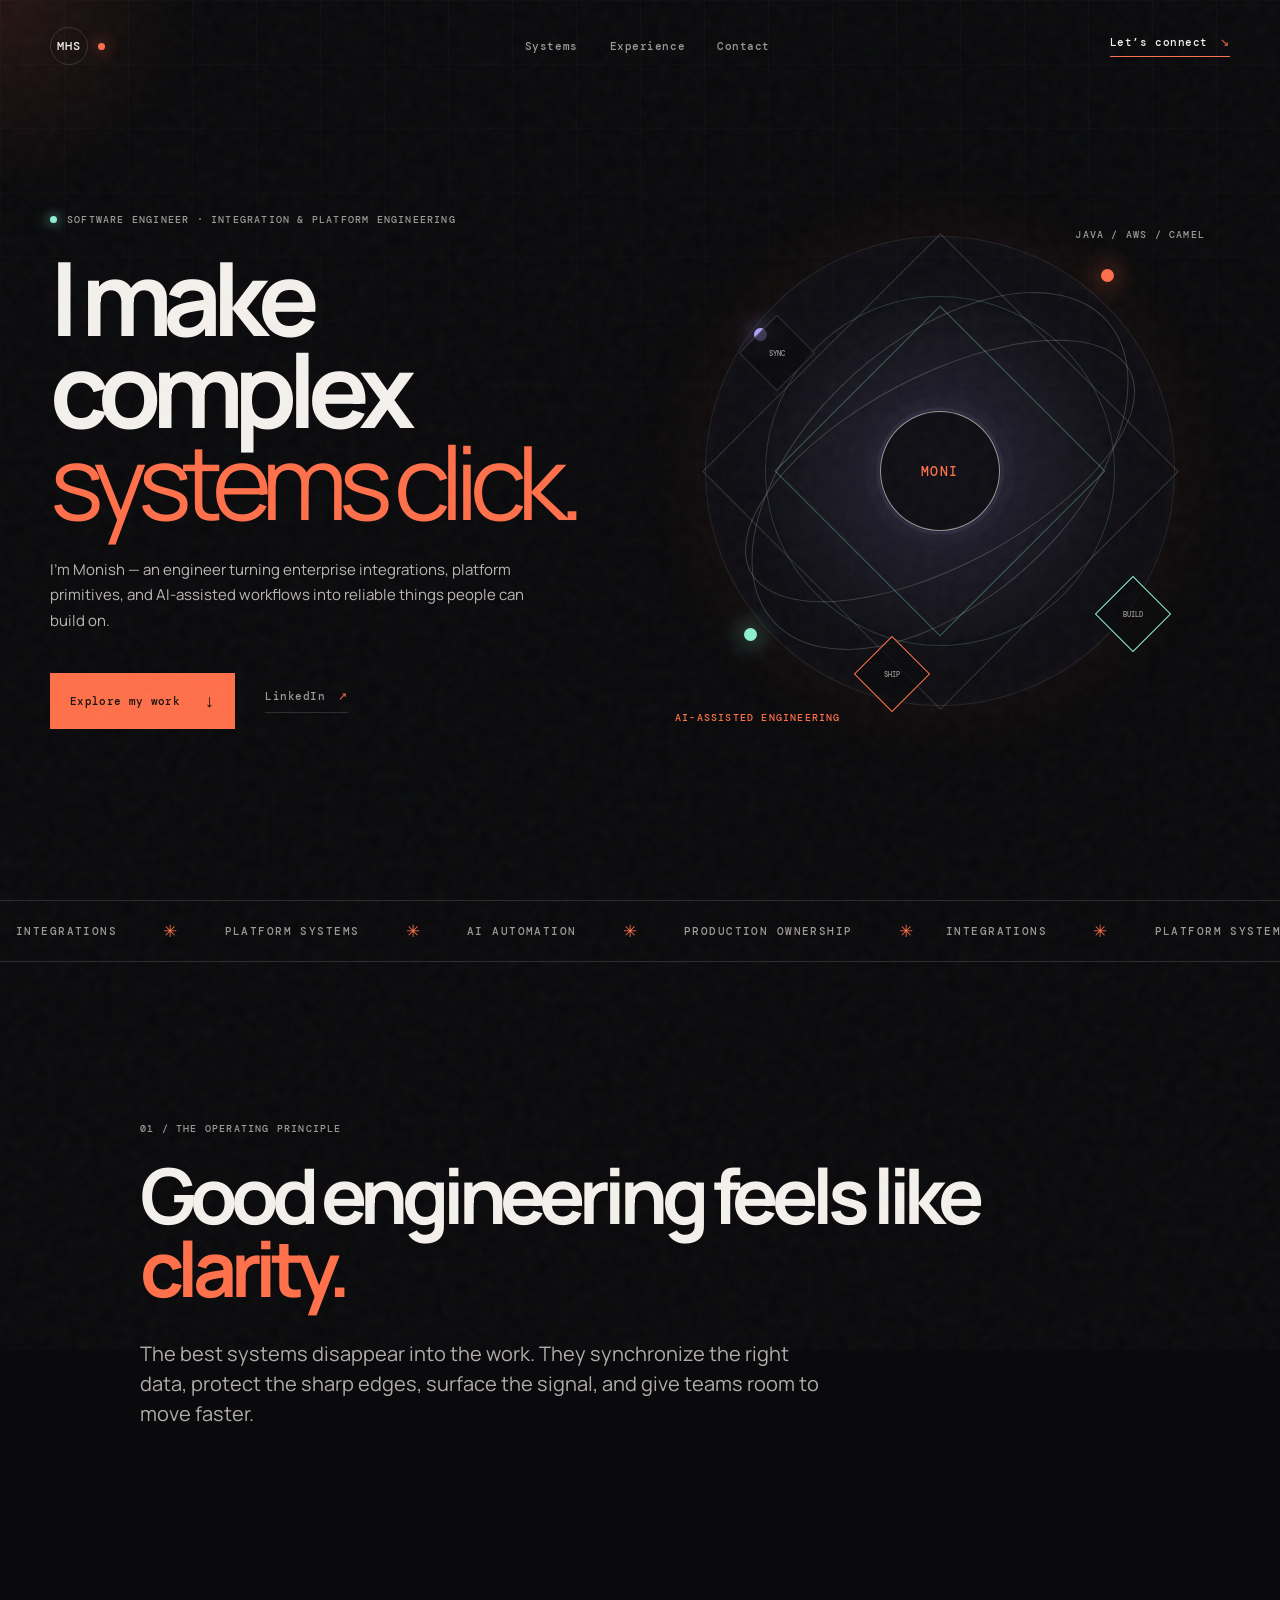
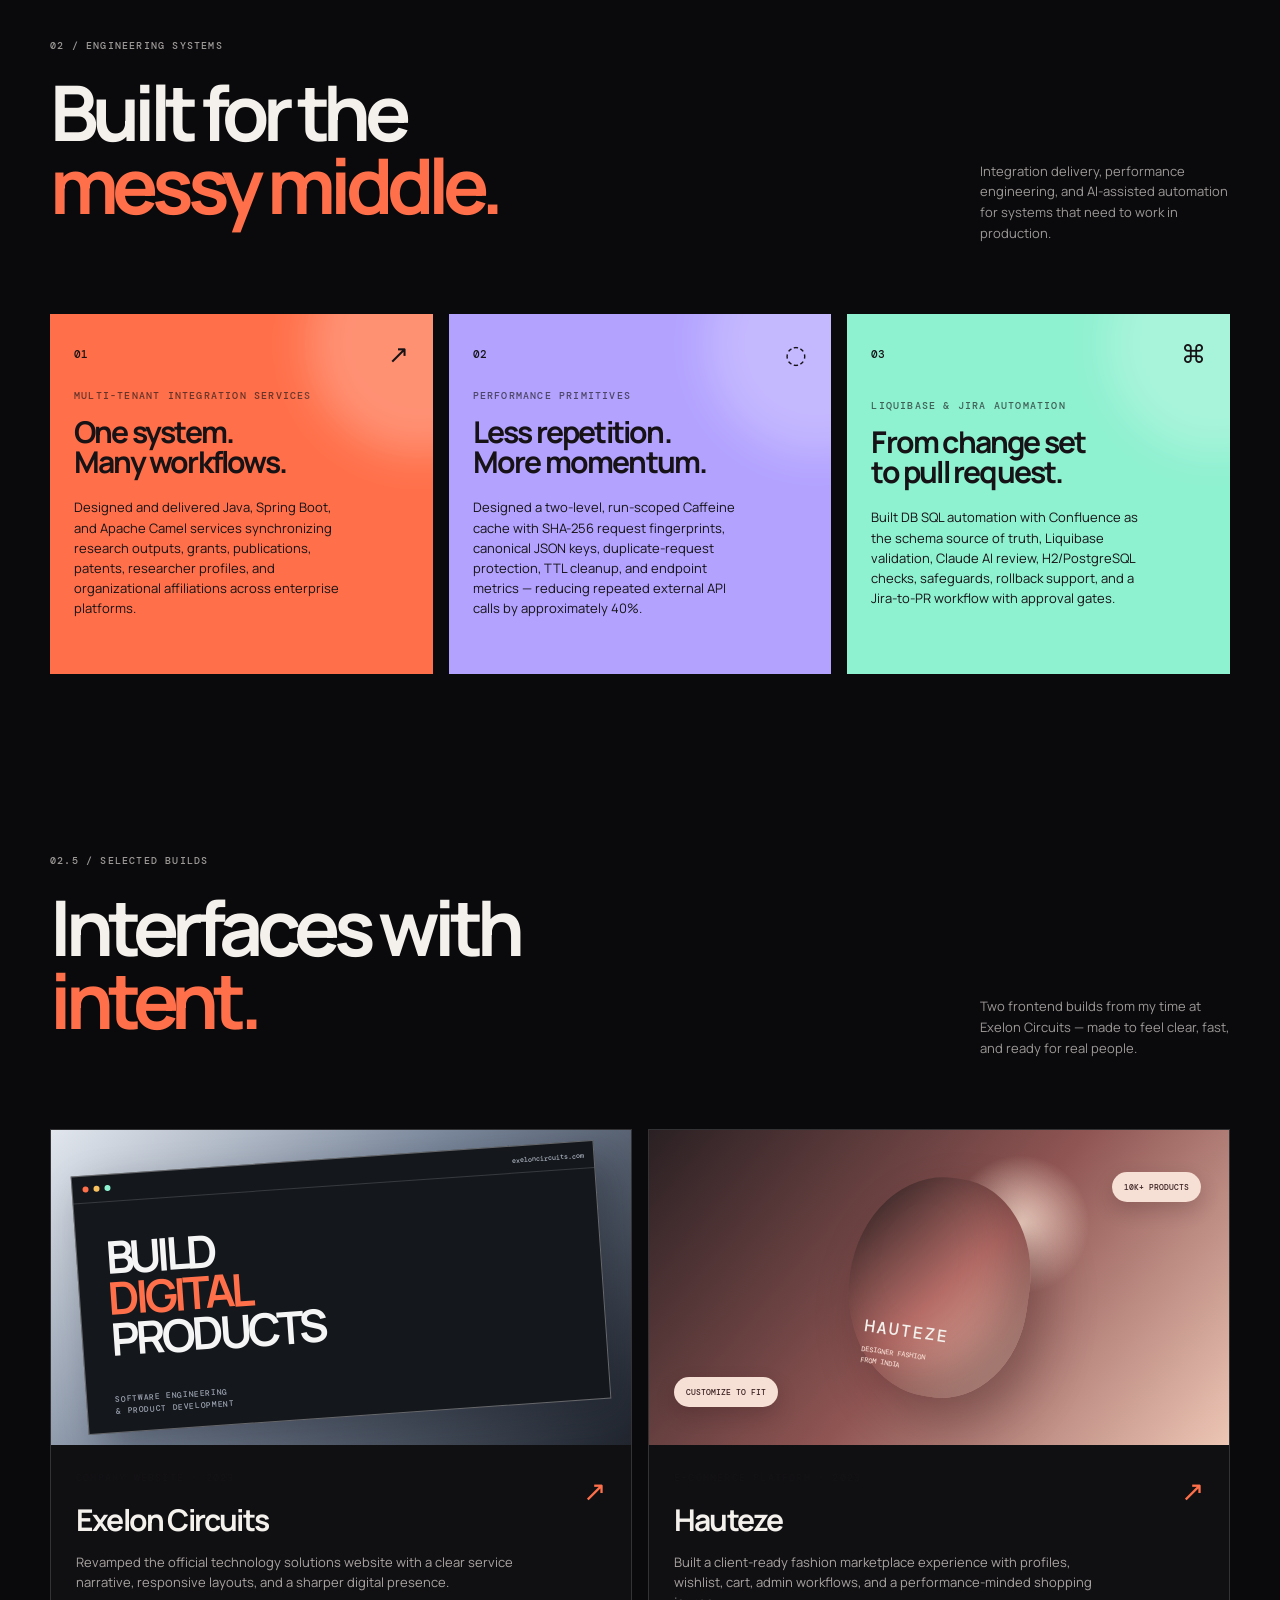
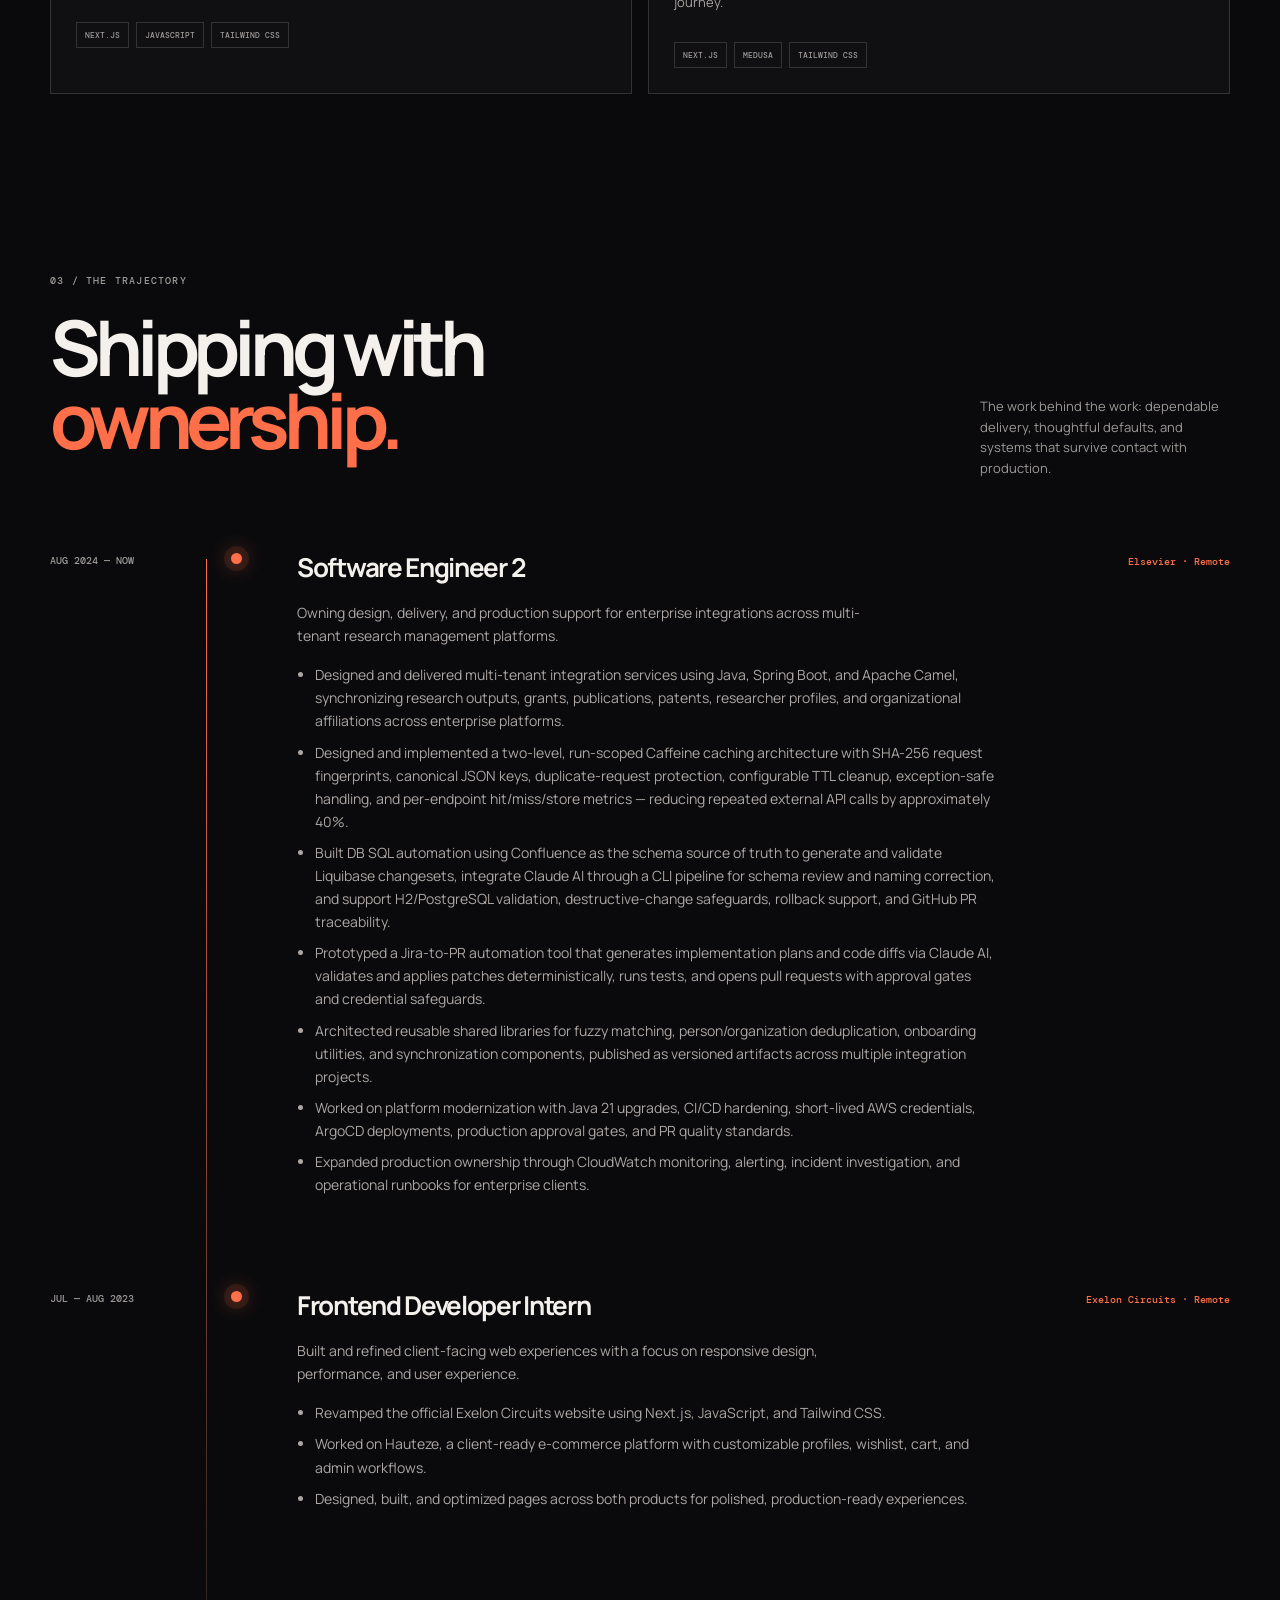
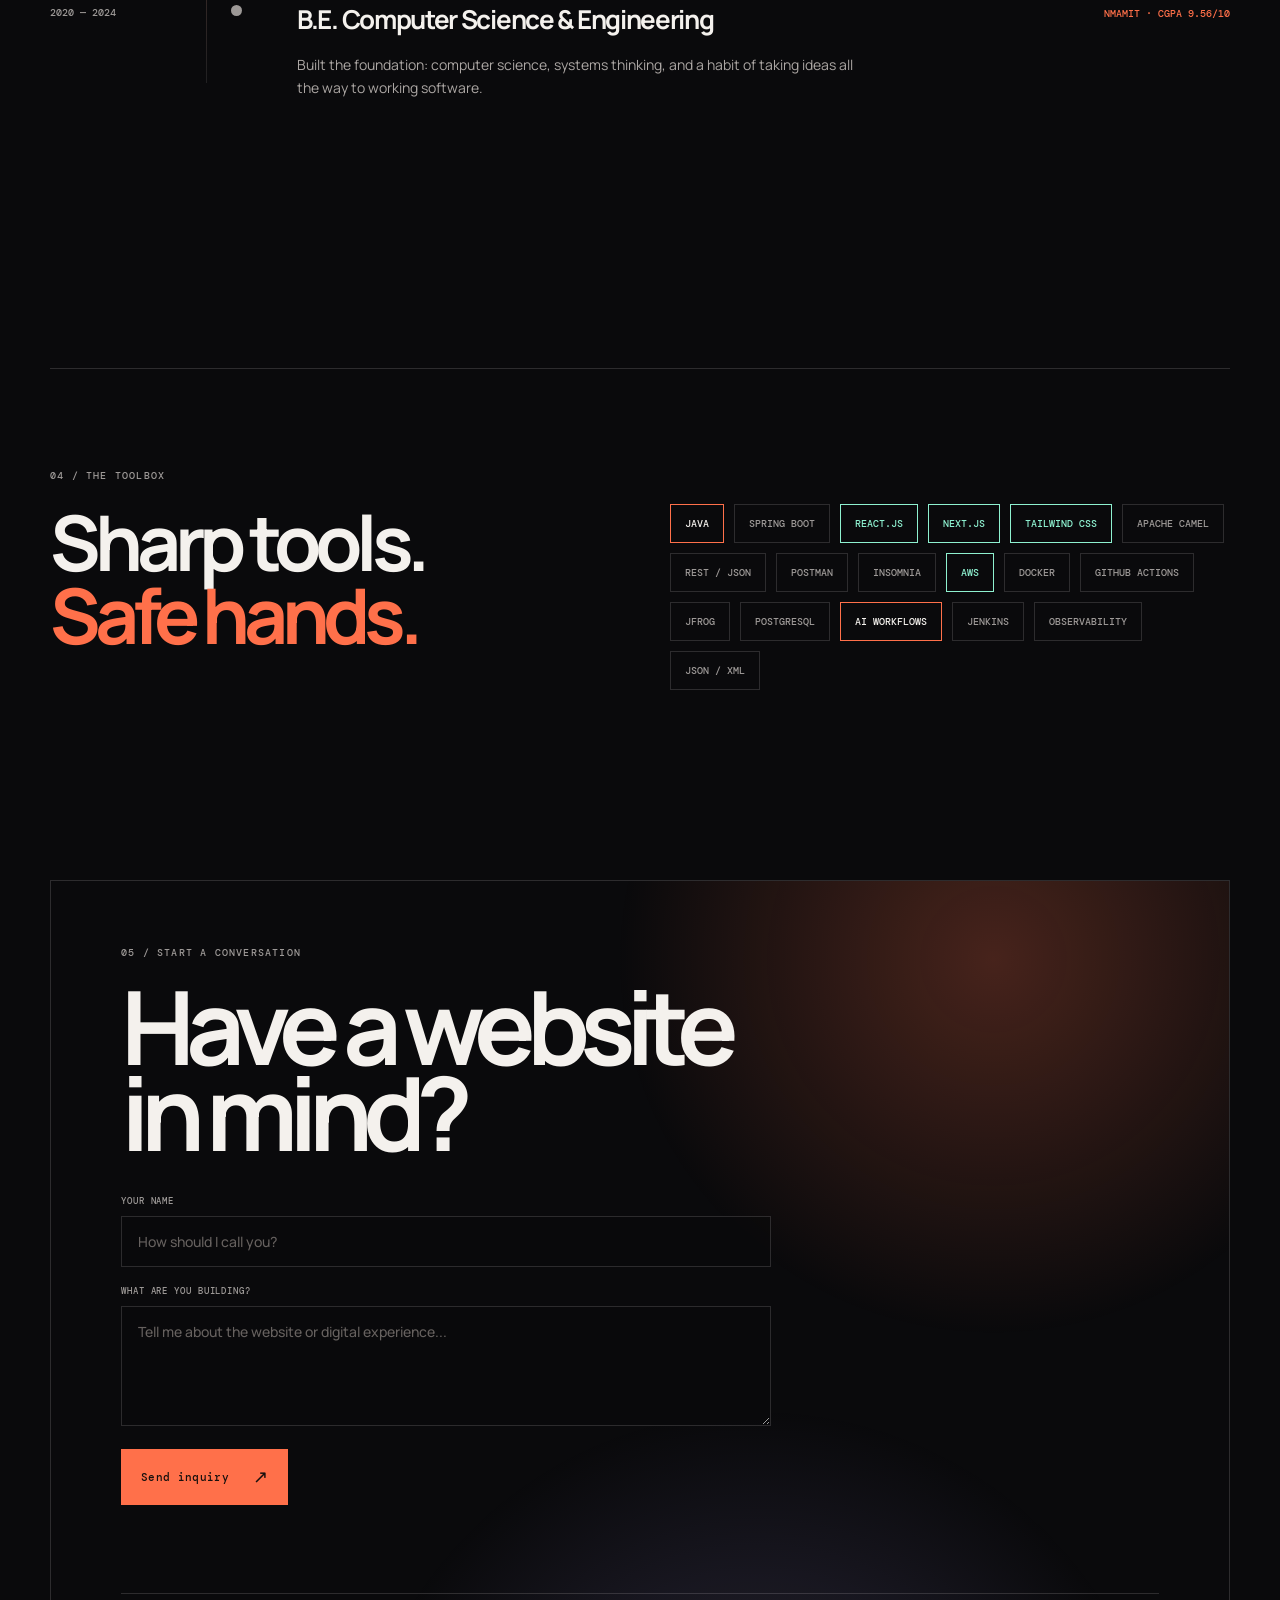
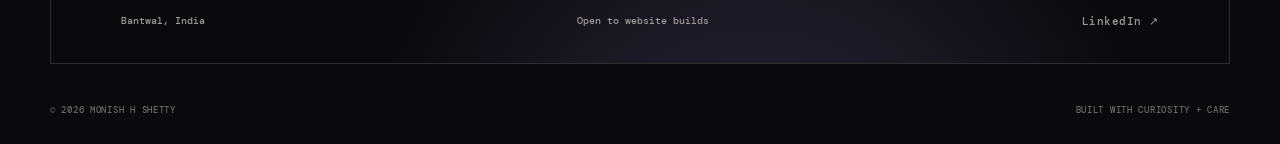
==== index.html @ 185660d4 "Add contact form spam protection" ====
<!doctype html>
<html lang="en">
  <head>
    <meta charset="UTF-8" />
    <meta name="viewport" content="width=device-width, initial-scale=1.0" />
    <meta name="theme-color" content="#09090b" />
    <meta name="description" content="Monish H Shetty — Software Engineer building resilient integrations, platforms, and AI-assisted developer workflows." />
    <meta property="og:title" content="Monish H Shetty — Integration × Platform × AI" />
    <meta property="og:description" content="Software engineer building resilient systems and sharper developer workflows." />
    <meta property="og:type" content="website" />
    <title>Monish H Shetty — Integration × Platform × AI</title>
    <link rel="preconnect" href="https://fonts.googleapis.com" />
    <link rel="preconnect" href="https://fonts.gstatic.com" crossorigin />
    <link href="https://fonts.googleapis.com/css2?family=DM+Mono:wght@400;500&family=Manrope:wght@400;500;600;700;800&display=swap" rel="stylesheet" />
    <link rel="stylesheet" href="styles.css" />
    <link rel="stylesheet" href="enhancements.css" />
    <link rel="stylesheet" href="restore.css" />
  </head>
  <body>
    <div class="page-loader" id="page-loader" aria-hidden="true">
      <div class="loader-photo"><img id="loader-photo-image" src="assets/monish-loader.png" alt="" /></div>
      <div class="loader-readout"><strong id="loader-percent">0</strong><span>% / LOADING MHS</span></div>
      <div class="loader-track"><span id="loader-bar"></span></div>
    </div>
    <div class="grain" aria-hidden="true"></div>
    <div class="cursor-glow" aria-hidden="true"></div>

    <header class="site-header">
      <a class="brand" href="#top" aria-label="Monish H Shetty home"><span>MHS</span><i></i></a>
      <nav class="nav" aria-label="Primary navigation">
        <a href="#systems">Systems</a>
        <a href="#experience">Experience</a>
        <a href="#contact">Contact</a>
      </nav>
      <a class="header-cta" href="#contact">Let’s connect <span>↘</span></a>
    </header>

    <main id="top">
      <section class="hero section-shell">
        <div class="hero-copy reveal">
          <p class="eyebrow"><span class="status-dot"></span> Software Engineer · Integration &amp; Platform Engineering</p>
          <h1>I make complex<br /><em>systems click.</em></h1>
          <p class="hero-intro">I’m Monish — an engineer turning enterprise integrations, platform primitives, and AI-assisted workflows into reliable things people can build on.</p>
          <div class="hero-actions">
            <a class="button button-primary" href="#systems">Explore my work <span>↓</span></a>
            <a class="text-link" href="https://www.linkedin.com/in/monish-h-shetty-258928252/" target="_blank" rel="noreferrer">LinkedIn <span>↗</span></a>
          </div>
        </div>
        <div class="hero-art reveal reveal-delay" aria-label="Abstract animated system map">
          <div class="signal-field"></div><div class="node node-a"></div><div class="node node-b"></div><div class="node node-c"></div>
          <div class="orbit orbit-one"></div><div class="orbit orbit-two"></div><div class="orbit orbit-three"></div>
          <div class="signal signal-one"><span>SYNC</span></div><div class="signal signal-two"><span>BUILD</span></div><div class="signal signal-three"><span>SHIP</span></div>
          <div class="art-core"><span>MONI</span></div>
          <div class="art-label label-top">JAVA / AWS / CAMEL</div><div class="art-label label-bottom">AI-ASSISTED ENGINEERING</div>
        </div>
      </section>

      <div class="ticker" aria-hidden="true"><div class="ticker-track"><div class="ticker-group"><span>INTEGRATIONS</span><b>✳</b><span>PLATFORM SYSTEMS</span><b>✳</b><span>AI AUTOMATION</span><b>✳</b><span>PRODUCTION OWNERSHIP</span><b>✳</b></div><div class="ticker-group" aria-hidden="true"><span>INTEGRATIONS</span><b>✳</b><span>PLATFORM SYSTEMS</span><b>✳</b><span>AI AUTOMATION</span><b>✳</b><span>PRODUCTION OWNERSHIP</span><b>✳</b></div><div class="ticker-group" aria-hidden="true"><span>INTEGRATIONS</span><b>✳</b><span>PLATFORM SYSTEMS</span><b>✳</b><span>AI AUTOMATION</span><b>✳</b><span>PRODUCTION OWNERSHIP</span><b>✳</b></div><div class="ticker-group" aria-hidden="true"><span>INTEGRATIONS</span><b>✳</b><span>PLATFORM SYSTEMS</span><b>✳</b><span>AI AUTOMATION</span><b>✳</b><span>PRODUCTION OWNERSHIP</span><b>✳</b></div></div></div>

      <section class="manifesto section-shell reveal">
        <p class="section-kicker">01 / The operating principle</p>
        <h2>Good engineering feels like <span>clarity.</span></h2>
        <p class="manifesto-copy">The best systems disappear into the work. They synchronize the right data, protect the sharp edges, surface the signal, and give teams room to move faster.</p>
      </section>

      <section id="systems" class="systems section-shell">
        <div class="section-heading reveal"><div><p class="section-kicker">02 / Engineering systems</p><h2>Built for the<br /><span>messy middle.</span></h2></div><p class="heading-note">Integration delivery, performance engineering, and AI-assisted automation for systems that need to work in production.</p></div>
        <div class="system-grid">
          <article class="system-card card-orange reveal"><div class="card-top"><span>01</span><span class="card-icon">↗</span></div><div><p class="card-label">Multi-tenant integration services</p><h3>One system.<br />Many workflows.</h3><p class="card-copy">Designed and delivered Java, Spring Boot, and Apache Camel services synchronizing research outputs, grants, publications, patents, researcher profiles, and organizational affiliations across enterprise platforms.</p></div></article>
          <article class="system-card card-lilac reveal reveal-delay"><div class="card-top"><span>02</span><span class="card-icon">◌</span></div><div><p class="card-label">Performance primitives</p><h3>Less repetition.<br />More momentum.</h3><p class="card-copy">Designed a two-level, run-scoped Caffeine cache with SHA-256 request fingerprints, canonical JSON keys, duplicate-request protection, TTL cleanup, and endpoint metrics — reducing repeated external API calls by approximately 40%.</p></div></article>
          <article class="system-card card-mint reveal"><div class="card-top"><span>03</span><span class="card-icon">⌘</span></div><div><p class="card-label">Liquibase &amp; Jira automation</p><h3>From change set<br />to pull request.</h3><p class="card-copy">Built DB SQL automation with Confluence as the schema source of truth, Liquibase validation, Claude AI review, H2/PostgreSQL checks, safeguards, rollback support, and a Jira-to-PR workflow with approval gates.</p></div></article>
        </div>
      </section>

      <section class="projects section-shell">
        <div class="section-heading reveal"><div><p class="section-kicker">02.5 / Selected builds</p><h2>Interfaces with<br /><span>intent.</span></h2></div><p class="heading-note">Two frontend builds from my time at Exelon Circuits — made to feel clear, fast, and ready for real people.</p></div>
        <div class="project-grid">
          <a class="project-card project-exelon reveal" href="https://exeloncircuits.com/" target="_blank" rel="noreferrer"><div class="project-visual exelon-visual"><div class="visual-window"><div class="window-bar"><i></i><i></i><i></i><span>exeloncircuits.com</span></div><div class="visual-lines"><b>BUILD<br /><em>DIGITAL</em><br />PRODUCTS</b><small>SOFTWARE ENGINEERING<br />&amp; PRODUCT DEVELOPMENT</small></div></div></div><div class="project-meta"><div><p class="card-label">Company website · 2023</p><h3>Exelon Circuits</h3><p>Revamped the official technology solutions website with a clear service narrative, responsive layouts, and a sharper digital presence.</p></div><span class="project-arrow">↗</span></div><div class="project-tags"><span>NEXT.JS</span><span>JAVASCRIPT</span><span>TAILWIND CSS</span></div></a>
          <a class="project-card project-hauteze reveal reveal-delay" href="https://www.hauteze.com/" target="_blank" rel="noreferrer"><div class="project-visual hauteze-visual"><div class="fashion-sphere"><span>HAUTEZE</span><small>DESIGNER FASHION<br />FROM INDIA</small></div><div class="fashion-pill pill-one">10K+ PRODUCTS</div><div class="fashion-pill pill-two">CUSTOMIZE TO FIT</div></div><div class="project-meta"><div><p class="card-label">E-commerce platform · 2023</p><h3>Hauteze</h3><p>Built a client-ready fashion marketplace experience with profiles, wishlist, cart, admin workflows, and a performance-minded shopping journey.</p></div><span class="project-arrow">↗</span></div><div class="project-tags"><span>NEXT.JS</span><span>MEDUSA</span><span>TAILWIND CSS</span></div></a>
        </div>
      </section>

      <section id="experience" class="experience section-shell">
        <div class="section-heading reveal"><div><p class="section-kicker">03 / The trajectory</p><h2>Shipping with<br /><span>ownership.</span></h2></div><p class="heading-note">The work behind the work: dependable delivery, thoughtful defaults, and systems that survive contact with production.</p></div>
        <div class="timeline">
          <div class="timeline-line"></div>
          <article class="timeline-item reveal"><div class="timeline-date">AUG 2024 — NOW</div><div class="timeline-marker"></div><div class="timeline-content"><div class="role-row"><h3>Software Engineer 2</h3><span>Elsevier · Remote</span></div><p>Owning design, delivery, and production support for enterprise integrations across multi-tenant research management platforms.</p><ul><li>Designed and delivered multi-tenant integration services using Java, Spring Boot, and Apache Camel, synchronizing research outputs, grants, publications, patents, researcher profiles, and organizational affiliations across enterprise platforms.</li><li>Designed and implemented a two-level, run-scoped Caffeine caching architecture with SHA-256 request fingerprints, canonical JSON keys, duplicate-request protection, configurable TTL cleanup, exception-safe handling, and per-endpoint hit/miss/store metrics — reducing repeated external API calls by approximately 40%.</li><li>Built DB SQL automation using Confluence as the schema source of truth to generate and validate Liquibase changesets, integrate Claude AI through a CLI pipeline for schema review and naming correction, and support H2/PostgreSQL validation, destructive-change safeguards, rollback support, and GitHub PR traceability.</li><li>Prototyped a Jira-to-PR automation tool that generates implementation plans and code diffs via Claude AI, validates and applies patches deterministically, runs tests, and opens pull requests with approval gates and credential safeguards.</li><li>Architected reusable shared libraries for fuzzy matching, person/organization deduplication, onboarding utilities, and synchronization components, published as versioned artifacts across multiple integration projects.</li><li>Worked on platform modernization with Java 21 upgrades, CI/CD hardening, short-lived AWS credentials, ArgoCD deployments, production approval gates, and PR quality standards.</li><li>Expanded production ownership through CloudWatch monitoring, alerting, incident investigation, and operational runbooks for enterprise clients.</li></ul></div></article>
          <article class="timeline-item reveal"><div class="timeline-date">JUL — AUG 2023</div><div class="timeline-marker internship"></div><div class="timeline-content"><div class="role-row"><h3>Frontend Developer Intern</h3><span>Exelon Circuits · Remote</span></div><p>Built and refined client-facing web experiences with a focus on responsive design, performance, and user experience.</p><ul><li>Revamped the official Exelon Circuits website using Next.js, JavaScript, and Tailwind CSS.</li><li>Worked on Hauteze, a client-ready e-commerce platform with customizable profiles, wishlist, cart, and admin workflows.</li><li>Designed, built, and optimized pages across both products for polished, production-ready experiences.</li></ul></div></article>
          <article class="timeline-item reveal"><div class="timeline-date">2020 — 2024</div><div class="timeline-marker muted"></div><div class="timeline-content"><div class="role-row"><h3>B.E. Computer Science &amp; Engineering</h3><span>NMAMIT · CGPA 9.56/10</span></div><p>Built the foundation: computer science, systems thinking, and a habit of taking ideas all the way to working software.</p></div></article>
        </div>
      </section>

      <section class="toolbox section-shell reveal"><div class="toolbox-copy"><p class="section-kicker">04 / The toolbox</p><h2>Sharp tools.<br /><span>Safe hands.</span></h2></div><div class="tool-cloud"><span class="tool-primary">JAVA</span><span>SPRING BOOT</span><span class="tool-accent">REACT.JS</span><span class="tool-accent">NEXT.JS</span><span class="tool-accent">TAILWIND CSS</span><span>APACHE CAMEL</span><span>REST / JSON</span><span>POSTMAN</span><span>INSOMNIA</span><span class="tool-accent">AWS</span><span>DOCKER</span><span>GITHUB ACTIONS</span><span>JFROG</span><span>POSTGRESQL</span><span class="tool-primary">AI WORKFLOWS</span><span>JENKINS</span><span>OBSERVABILITY</span><span>JSON / XML</span></div></section>

      <section id="contact" class="contact section-shell reveal"><p class="section-kicker">05 / Start a conversation</p><h2>Have a website<br />in mind?</h2><form class="contact-form" id="contact-form"><label><span>Your name</span><input name="name" autocomplete="name" required placeholder="How should I call you?" /></label><label><span>What are you building?</span><textarea name="message" required placeholder="Tell me about the website or digital experience..."></textarea></label><label class="form-trap" aria-hidden="true">Leave this blank<input name="_gotcha" tabindex="-1" autocomplete="off" /></label><button class="button button-primary" type="submit">Send inquiry <span>↗</span></button><p class="form-note" id="form-note" role="status" aria-live="polite"></p></form><div class="contact-footer"><span>Bantwal, India</span><span>Open to website builds</span><a href="https://www.linkedin.com/in/monish-h-shetty-258928252/" target="_blank" rel="noreferrer">LinkedIn ↗</a></div></section>
    </main>
    <footer class="site-footer section-shell"><span>© 2026 MONISH H SHETTY</span><span>BUILT WITH CURIOSITY + CARE</span></footer>
    <script src="script.js"></script>
  </body>
</html>
---- styles.css ----
:root{--ink:#f4f1ed;--muted:#9d9997;--bg:#0a0a0c;--line:rgba(244,241,237,.15);--orange:#ff704a;--lilac:#b3a3ff;--mint:#8ef1d0;--mono:'DM Mono',monospace;--sans:'Manrope',sans-serif}*{box-sizing:border-box}html{scroll-behavior:smooth}body{margin:0;background:var(--bg);color:var(--ink);font-family:var(--sans);overflow-x:hidden}body:before{content:"";position:fixed;inset:0;pointer-events:none;background-image:linear-gradient(rgba(255,255,255,.025) 1px,transparent 1px),linear-gradient(90deg,rgba(255,255,255,.025) 1px,transparent 1px);background-size:64px 64px;mask-image:linear-gradient(to bottom,black,transparent 80%);z-index:-3}.grain{position:fixed;inset:-50%;z-index:20;pointer-events:none;opacity:.055;background-image:url("data:image/svg+xml,%3Csvg viewBox='0 0 180 180' xmlns='http://www.w3.org/2000/svg'%3E%3Cfilter id='n'%3E%3CfeTurbulence type='fractalNoise' baseFrequency='.9' numOctaves='4' stitchTiles='stitch'/%3E%3C/filter%3E%3Crect width='100%25' height='100%25' filter='url(%23n)' opacity='.7'/%3E%3C/svg%3E");animation:grain .2s steps(2) infinite}.cursor-glow{position:fixed;width:420px;height:420px;border-radius:50%;background:radial-gradient(circle,rgba(255,112,74,.11),transparent 66%);transform:translate(-50%,-50%);pointer-events:none;z-index:-1;transition:opacity .3s}.section-shell{width:min(1180px,calc(100% - 64px));margin:0 auto}.site-header{height:92px;width:min(1180px,calc(100% - 64px));margin:auto;display:flex;align-items:center;justify-content:space-between;position:relative;z-index:3}.brand{display:flex;align-items:center;gap:10px;color:var(--ink);text-decoration:none;font:500 12px var(--mono);letter-spacing:.08em}.brand span{display:grid;place-items:center;width:38px;height:38px;border:1px solid var(--line);border-radius:50%}.brand i{width:7px;height:7px;border-radius:50%;background:var(--orange);box-shadow:0 0 15px var(--orange)}.nav{display:flex;gap:32px;margin-left:80px}.nav a,.header-cta,.text-link,.contact-footer a{color:var(--muted);font:500 11px var(--mono);text-decoration:none;letter-spacing:.05em;transition:color .2s}.nav a:hover,.header-cta:hover,.text-link:hover,.contact-footer a:hover{color:var(--ink)}.header-cta{color:var(--ink);border-bottom:1px solid var(--orange);padding-bottom:7px}.header-cta span,.text-link span{color:var(--orange);margin-left:5px}.hero{min-height:calc(100vh - 92px);display:grid;grid-template-columns:1fr 1fr;align-items:center;gap:20px;padding:60px 0 110px}.eyebrow,.section-kicker,.card-label,.art-label{font:500 10px var(--mono);letter-spacing:.12em;text-transform:uppercase;color:var(--muted)}.eyebrow{display:flex;align-items:center;gap:10px}.status-dot{width:7px;height:7px;border-radius:50%;background:var(--mint);box-shadow:0 0 12px var(--mint)}h1,h2,h3,p{margin-top:0}h1{font-size:clamp(4rem,8vw,7.8rem);line-height:.9;letter-spacing:-.09em;margin:25px 0 30px;font-weight:700}h1 em,h2 span{color:var(--orange);font-style:normal}h1 em{font-weight:400}.hero-intro{max-width:490px;color:#bbb6b4;line-height:1.7;font-size:15px}.hero-actions{display:flex;gap:30px;align-items:center;margin-top:40px}.button{display:inline-flex;align-items:center;gap:24px;text-decoration:none;font:500 11px var(--mono);letter-spacing:.03em}.button-primary{background:var(--orange);color:#17100e;padding:16px 20px;transition:transform .25s,box-shadow .25s}.button-primary:hover{transform:translateY(-3px);box-shadow:0 12px 30px rgba(255,112,74,.25)}.button-primary span{font-size:18px}.text-link{border-bottom:1px solid var(--line);padding-bottom:9px}.hero-art{height:570px;position:relative;display:grid;place-items:center}.hero-art:before{content:"";position:absolute;width:500px;height:500px;border-radius:50%;background:radial-gradient(circle,rgba(179,163,255,.18),transparent 65%);filter:blur(10px);animation:pulse 5s ease-in-out infinite}.orb{position:absolute;border-radius:50%;filter:blur(1px)}.orb-a{width:230px;height:230px;background:radial-gradient(circle at 35% 30%,#ffba6e,#ff704a 45%,#621e35 80%);top:95px;right:70px;animation:float 7s ease-in-out infinite}.orb-b{width:125px;height:125px;background:radial-gradient(circle at 30% 25%,#e3daff,#8a79e5 55%,#3d316f);bottom:105px;left:80px;animation:float 9s ease-in-out infinite reverse}.orb-c{width:52px;height:52px;background:var(--mint);box-shadow:0 0 50px rgba(142,241,208,.7);top:95px;left:75px;animation:float 6s ease-in-out infinite 1s}.orbit{position:absolute;border:1px solid rgba(244,241,237,.2);border-radius:50%;transform:rotate(-28deg)}.orbit-one{width:430px;height:190px}.orbit-two{width:260px;height:450px;transform:rotate(48deg)}.art-core{width:120px;height:120px;border:1px solid rgba(244,241,237,.6);background:rgba(10,10,12,.75);backdrop-filter:blur(8px);border-radius:50%;display:flex;flex-direction:column;justify-content:center;align-items:center;z-index:1;box-shadow:0 0 0 15px rgba(255,255,255,.015)}.art-core span{font:500 13px var(--mono);color:var(--orange);margin-bottom:10px}.art-core small{font:500 8px var(--mono);letter-spacing:.12em;text-align:center;color:var(--muted)}.signal{position:absolute;width:54px;height:54px;border:1px solid var(--line);background:rgba(10,10,12,.7);display:grid;place-items:center;transform:rotate(45deg);animation:spin 12s linear infinite}.signal span{font:500 7px var(--mono);transform:rotate(-45deg);color:var(--muted)}.signal-one{top:140px;left:100px}.signal-two{bottom:115px;right:70px;border-color:var(--mint)}.signal-three{bottom:55px;left:215px;border-color:var(--orange)}.art-label{position:absolute}.label-top{right:25px;top:42px}.label-bottom{left:25px;bottom:32px;color:var(--orange)}.ticker{border-top:1px solid var(--line);border-bottom:1px solid var(--line);overflow:hidden;padding:19px 0;margin-bottom:160px}.ticker-track{display:flex;align-items:center;gap:34px;white-space:nowrap;animation:marquee 28s linear infinite;width:max-content;font:500 11px var(--mono);letter-spacing:.13em;color:var(--muted)}.ticker b{color:var(--orange);font-size:17px;font-weight:400}.manifesto{padding-bottom:190px;max-width:1000px}.manifesto h2,.section-heading h2,.toolbox h2{font-size:clamp(3rem,6vw,6.2rem);letter-spacing:-.08em;line-height:.95;margin:24px 0 34px}.manifesto-copy{font-size:20px;line-height:1.5;max-width:680px;color:#b1acab}.systems,.experience{padding-bottom:180px}.section-heading{display:flex;justify-content:space-between;align-items:end;margin-bottom:58px}.heading-note{font-size:13px;line-height:1.6;color:var(--muted);max-width:250px;margin-bottom:12px}.system-grid{display:grid;grid-template-columns:repeat(3,1fr);gap:16px}.system-card{min-height:430px;padding:24px;display:flex;flex-direction:column;justify-content:space-between;position:relative;overflow:hidden;color:#161215}.system-card:after{content:"";position:absolute;width:220px;height:220px;border-radius:50%;right:-95px;top:-80px;background:rgba(255,255,255,.23);filter:blur(20px)}.card-orange{background:var(--orange)}.card-lilac{background:var(--lilac)}.card-mint{background:var(--mint)}.card-top,.role-row{display:flex;justify-content:space-between;align-items:center}.card-top{font:500 11px var(--mono);position:relative;z-index:1}.card-icon{font-size:25px}.card-label{color:rgba(22,18,21,.65);margin-bottom:15px}.system-card h3{font-size:30px;line-height:1;letter-spacing:-.06em;margin-bottom:20px}.card-copy{font-size:13px;line-height:1.55;max-width:270px}.tag-row{display:flex;gap:7px;flex-wrap:wrap}.tag-row span{border:1px solid rgba(22,18,21,.3);font:500 8px var(--mono);padding:7px 8px}.timeline{position:relative}.timeline-line{position:absolute;left:156px;top:10px;bottom:30px;width:1px;background:linear-gradient(var(--orange),rgba(244,241,237,.1))}.timeline-item{display:grid;grid-template-columns:125px 62px 1fr;gap:30px;margin-bottom:75px}.timeline-date{font:500 10px var(--mono);color:var(--muted);padding-top:4px;line-height:1.5}.timeline-marker{width:11px;height:11px;background:var(--orange);border-radius:50%;margin:4px auto;box-shadow:0 0 0 7px rgba(255,112,74,.1),0 0 22px var(--orange);position:relative;z-index:1}.timeline-marker.muted{background:var(--muted);box-shadow:none}.role-row{gap:20px;align-items:start}.role-row h3{font-size:26px;letter-spacing:-.05em;margin-bottom:16px}.role-row span{font:500 10px var(--mono);color:var(--orange);padding-top:6px;white-space:nowrap}.timeline-content>p,.timeline-content li{font-size:14px;line-height:1.65;color:#aca7a4}.timeline-content>p{max-width:580px}.timeline-content ul{padding-left:18px;max-width:700px}.timeline-content li{margin:8px 0}.toolbox{padding:100px 0 190px;border-top:1px solid var(--line);display:grid;grid-template-columns:1fr 1fr;gap:60px}.tool-cloud{display:flex;align-content:center;align-items:center;flex-wrap:wrap;gap:10px;height:max-content;padding-top:35px}.tool-cloud span{border:1px solid var(--line);padding:12px 14px;color:var(--muted);font:500 10px var(--mono);transition:color .2s,border-color .2s,transform .2s}.tool-cloud span:hover{color:var(--ink);border-color:var(--orange);transform:rotate(-2deg) translateY(-3px)}.tool-cloud .tool-primary{color:var(--ink);border-color:var(--orange)}.tool-cloud .tool-accent{color:var(--mint);border-color:var(--mint)}.contact{border:1px solid var(--line);padding:65px 70px 35px;position:relative;overflow:hidden;margin-bottom:40px}.contact:before{content:"";position:absolute;inset:0;background:radial-gradient(circle at 80% 10%,rgba(255,112,74,.25),transparent 32%),radial-gradient(circle at 60% 120%,rgba(179,163,255,.2),transparent 35%);pointer-events:none}.contact-mark{position:absolute;right:65px;top:48px;font-size:58px;color:var(--orange);animation:spin 20s linear infinite}.contact h2{font-size:clamp(4rem,8vw,8rem);line-height:.84;letter-spacing:-.09em;margin:24px 0 48px;position:relative}.contact-email{font:500 clamp(17px,2vw,25px) var(--mono);color:var(--ink);text-decoration:none;border-bottom:1px solid var(--orange);padding-bottom:12px;position:relative}.contact-email span{color:var(--orange);margin-left:14px}.contact-footer{display:flex;justify-content:space-between;border-top:1px solid var(--line);margin-top:100px;padding-top:20px;font:500 10px var(--mono);color:var(--muted);position:relative}.site-footer{display:flex;justify-content:space-between;padding:0 0 28px;font:500 9px var(--mono);letter-spacing:.08em;color:#6b6765}.reveal{opacity:0;transform:translateY(25px);transition:opacity .8s ease,transform .8s ease}.reveal.in-view{opacity:1;transform:none}.reveal-delay{transition-delay:.2s}@keyframes float{0%,100%{transform:translate(0,0)}50%{transform:translate(12px,-18px)}}@keyframes pulse{0%,100%{transform:scale(.9);opacity:.7}50%{transform:scale(1.1);opacity:1}}@keyframes spin{to{transform:rotate(405deg)}}@keyframes grain{0%{transform:translate(0,0)}25%{transform:translate(2%,-1%)}50%{transform:translate(-1%,2%)}75%{transform:translate(1%,1%)}100%{transform:translate(-2%,-1%)}}@keyframes marquee{to{transform:translateX(-50%)}}@media(max-width:800px){.section-shell,.site-header{width:min(100% - 36px,600px)}.site-header{height:74px}.nav{display:none}.header-cta{font-size:9px}.hero{grid-template-columns:1fr;padding:60px 0 70px;min-height:auto}.hero-art{height:390px;order:-1}.hero-art:before{width:360px;height:360px}.orb-a{width:170px;height:170px;right:25px;top:55px}.orb-b{bottom:40px;left:30px}.orb-c{top:25px;left:35px}.orbit-one{width:300px;height:140px}.orbit-two{width:210px;height:330px}.signal-one{top:80px;left:50px}.signal-two{bottom:55px;right:30px}.signal-three{bottom:10px;left:150px}.label-top{right:0;top:8px;font-size:8px}.label-bottom{left:0;bottom:0;font-size:8px}h1{font-size:clamp(3.8rem,18vw,6rem)}.ticker{margin-bottom:100px}.manifesto{padding-bottom:120px}.manifesto-copy{font-size:17px}.section-heading{display:block}.heading-note{margin-top:25px}.system-grid{grid-template-columns:1fr}.system-card{min-height:360px}.systems,.experience{padding-bottom:120px}.timeline-line{left:5px}.timeline-item{grid-template-columns:24px 1fr;gap:20px}.timeline-date{grid-column:2;grid-row:1}.timeline-marker{grid-column:1;grid-row:1}.timeline-content{grid-column:2;grid-row:2}.role-row{display:block}.role-row span{display:block;margin-bottom:20px}.toolbox{grid-template-columns:1fr;padding:70px 0 120px;gap:20px}.tool-cloud{padding-top:0}.contact{padding:40px 25px 25px}.contact-mark{right:25px;top:25px;font-size:42px}.contact h2{font-size:clamp(4rem,18vw,7rem);margin:30px 0 40px}.contact-email{font-size:14px}.contact-footer{display:grid;gap:12px;margin-top:75px}.site-footer{font-size:8px}.site-footer span:last-child{display:none}}@media(prefers-reduced-motion:reduce){*,*:before,*:after{animation:none!important;transition:none!important;scroll-behavior:auto!important}.reveal{opacity:1;transform:none}}
---- enhancements.css ----
/* Geometric signal-field hero and project/contact refinements. */
.signal-field{position:absolute;width:470px;height:470px;border:1px solid rgba(244,241,237,.11);border-radius:50%;background:radial-gradient(circle,rgba(255,112,74,.1) 0 2%,transparent 2.5% 18%,rgba(179,163,255,.08) 18.5% 19%,transparent 19.5% 100%);box-shadow:inset 0 0 80px rgba(179,163,255,.07),0 0 90px rgba(255,112,74,.07);animation:field-breathe 7s ease-in-out infinite}.signal-field:before,.signal-field:after{content:"";position:absolute;inset:14%;border:1px solid rgba(244,241,237,.17);transform:rotate(45deg);animation:field-spin 18s linear infinite}.signal-field:after{inset:25%;border-color:rgba(142,241,208,.32);transform:rotate(-45deg);animation-direction:reverse}.node{position:absolute;width:13px;height:13px;border-radius:50%;background:var(--orange);box-shadow:0 0 24px var(--orange);z-index:2}.node-a{top:83px;right:116px}.node-b{bottom:115px;left:94px;background:var(--mint);box-shadow:0 0 24px var(--mint)}.node-c{top:142px;left:104px;background:var(--lilac);box-shadow:0 0 24px var(--lilac)}.orbit-three{width:350px;height:350px;border-color:rgba(142,241,208,.18);transform:rotate(18deg)}
.ticker-track{transform:translateX(0);animation-name:marquee-clean}.project-grid{display:grid;grid-template-columns:1fr 1fr;gap:16px}.project-card{display:flex;flex-direction:column;text-decoration:none;color:var(--ink);border:1px solid var(--line);background:#101013;overflow:hidden;transition:transform .35s ease,border-color .35s ease,box-shadow .35s ease}.project-card:hover{transform:translateY(-8px);border-color:rgba(244,241,237,.45);box-shadow:0 20px 60px rgba(0,0,0,.3)}.project-visual{height:315px;position:relative;overflow:hidden}.exelon-visual{background:linear-gradient(135deg,#e2e7ee,#7a879b 45%,#20252e);padding:28px}.visual-window{height:100%;background:#14171c;border:1px solid rgba(255,255,255,.35);box-shadow:15px 18px 40px rgba(15,18,25,.35);transform:rotate(-4deg);transition:transform .5s ease}.project-card:hover .visual-window{transform:rotate(0) scale(1.03)}.window-bar{height:27px;border-bottom:1px solid rgba(255,255,255,.15);display:flex;align-items:center;gap:5px;padding:0 10px;color:#a9b0bc;font:500 7px var(--mono)}.window-bar i{width:6px;height:6px;border-radius:50%;background:#ff704a}.window-bar i:nth-child(2){background:#f8c15d}.window-bar i:nth-child(3){background:#8ef1d0}.window-bar span{margin-left:auto}.visual-lines{padding:36px 28px}.visual-lines b{font-size:clamp(26px,4vw,45px);line-height:.85;letter-spacing:-.09em;color:#f5f5f5}.visual-lines em{color:#ff704a;font-style:normal}.visual-lines small{display:block;color:#9da5b2;font:500 8px/1.5 var(--mono);margin-top:32px;letter-spacing:.08em}.hauteze-visual{background:radial-gradient(circle at 64% 30%,#f8d9ca,transparent 16%),linear-gradient(130deg,#2a2023,#8f5553 52%,#edc6b5);display:grid;place-items:center}.fashion-sphere{width:180px;height:220px;border-radius:52% 48% 47% 53%;background:linear-gradient(130deg,#221a1c,#b56c67 52%,#f1c8b6);box-shadow:inset -24px -24px 45px rgba(36,14,18,.35),20px 22px 50px rgba(36,14,18,.3);display:flex;flex-direction:column;justify-content:end;padding:22px;transform:rotate(8deg);transition:transform .5s ease}.project-card:hover .fashion-sphere{transform:rotate(-4deg) scale(1.05)}.fashion-sphere span{font:500 17px var(--mono);letter-spacing:.12em}.fashion-sphere small{font:500 7px/1.5 var(--mono);color:#f4d8ce;margin-top:8px}.fashion-pill{position:absolute;background:#f6dfd4;color:#3a2222;padding:10px 12px;border-radius:20px;font:500 8px var(--mono);box-shadow:0 8px 20px rgba(41,15,20,.2)}.pill-one{top:42px;right:28px}.pill-two{bottom:38px;left:25px}.project-meta{display:flex;justify-content:space-between;gap:20px;padding:26px 25px 15px}.project-meta h3{font-size:30px;letter-spacing:-.06em;margin:0 0 12px}.project-meta p:not(.card-label){font-size:13px;line-height:1.55;color:#aaa4a1;max-width:440px;margin:0}.project-arrow{font-size:28px;color:var(--orange)}.project-tags{display:flex;gap:7px;flex-wrap:wrap;padding:15px 25px 25px}.project-tags span{border:1px solid var(--line);padding:7px 8px;font:500 8px var(--mono);color:var(--muted)}.contact-form{max-width:650px;position:relative;display:grid;gap:18px}.contact-form label{display:grid;gap:9px}.contact-form label span{font:500 9px var(--mono);letter-spacing:.1em;text-transform:uppercase;color:var(--muted)}.contact-form input,.contact-form textarea{width:100%;border:1px solid var(--line);background:rgba(10,10,12,.58);color:var(--ink);font:500 14px var(--sans);padding:15px 16px;outline:0;transition:border-color .2s,box-shadow .2s}.contact-form textarea{min-height:120px;resize:vertical}.contact-form input:focus,.contact-form textarea:focus{border-color:var(--orange);box-shadow:0 0 0 3px rgba(255,112,74,.1)}.contact-form input::placeholder,.contact-form textarea::placeholder{color:#66615f}.contact-form .button{border:0;cursor:pointer;margin-top:5px;width:max-content}.form-note{font:500 10px var(--mono);color:var(--muted);margin:0}.contact h2{margin-bottom:40px}.contact-footer{margin-top:70px}@keyframes marquee-clean{from{transform:translateX(0)}to{transform:translateX(-50%)}}@keyframes field-breathe{0%,100%{transform:scale(.92);opacity:.7}50%{transform:scale(1);opacity:1}}@keyframes field-spin{to{transform:rotate(405deg)}}
.projects{padding-bottom:180px}
.hero-art{--tilt-x:0deg;--tilt-y:0deg;perspective:1100px}.hero-portrait{position:absolute;z-index:3;width:min(570px,108%);max-height:680px;object-fit:contain;object-position:center bottom;bottom:-25px;filter:drop-shadow(0 28px 28px rgba(0,0,0,.35));transform:rotateX(var(--tilt-y)) rotateY(var(--tilt-x)) translateZ(0);transform-style:preserve-3d;animation:portrait-float 6s ease-in-out infinite;transition:transform .22s ease-out}.hero-art .art-core{z-index:4;position:absolute;right:9%;top:42%;mix-blend-mode:screen;opacity:.72}.hero-art .signal-field{z-index:0}.hero-art .orbit,.hero-art .node,.hero-art .signal,.hero-art .art-label{z-index:4}.hero-art .orbit{z-index:2}.hero-art .signal{z-index:5}@keyframes portrait-float{0%,100%{margin-top:0}50%{margin-top:-10px}}@media(max-width:800px){.hero-portrait{width:min(420px,120%);bottom:-16px}.hero-art .art-core{right:3%;top:39%;transform:scale(.8)}}
.hero-art:before{display:none}.hero-art{display:flex;flex-direction:column;align-items:stretch;justify-content:center;gap:16px;height:570px;perspective:none}.mascot-stage,.system-stage{position:relative;overflow:hidden;border:1px solid var(--line)}.mascot-stage{height:335px;display:flex;justify-content:center;align-items:end;background:linear-gradient(140deg,#f9f6ff 0%,#eee7ff 40%,#d8fff3 100%);transform:rotateX(var(--tilt-y)) rotateY(var(--tilt-x));transform-style:preserve-3d;transition:transform .22s ease-out;box-shadow:0 18px 55px rgba(0,0,0,.22)}.mascot-stage:before{content:"";position:absolute;width:260px;height:260px;top:25px;border-radius:45% 55% 50% 50%;background:linear-gradient(145deg,#cdb7ff,#a5f3dc);filter:blur(1px);transform:rotate(12deg);opacity:.9}.mascot-stage:after{content:"";position:absolute;inset:14px;border:1px solid rgba(57,39,77,.13);pointer-events:none}.hello-badge{position:absolute;z-index:6;left:20px;top:18px;color:#3a2748;font:500 10px var(--mono);letter-spacing:.08em}.hello-badge b{color:#ff704a;font-size:16px;margin-left:5px}.mascot-stage .hero-portrait{position:relative;z-index:3;width:275px;height:315px;bottom:auto;object-fit:cover;object-position:center top;filter:drop-shadow(0 17px 12px rgba(39,23,51,.23));animation:portrait-float 5s ease-in-out infinite}.system-stage{height:190px;flex:0 0 190px;background:#101014}.system-stage .signal-field{inset:50% auto auto 50%;transform:translate(-50%,-50%);width:250px;height:250px}.system-stage .orbit-one{width:250px;height:95px;left:50%;top:50%;transform:translate(-50%,-50%) rotate(-28deg)}.system-stage .orbit-two{width:135px;height:245px;left:50%;top:50%;transform:translate(-50%,-50%) rotate(48deg)}.system-stage .orbit-three{width:180px;height:180px;left:50%;top:50%;transform:translate(-50%,-50%) rotate(18deg)}.system-stage .node-a{top:29px;right:25%}.system-stage .node-b{bottom:31px;left:25%}.system-stage .node-c{top:40px;left:24%}.system-stage .signal{width:36px;height:36px}.system-stage .signal span{font-size:6px}.system-stage .signal-one{top:32px;left:31%}.system-stage .signal-two{bottom:25px;right:29%}.system-stage .signal-three{bottom:16px;left:48%}.system-stage .art-core{width:70px;height:70px;right:auto;top:50%;left:50%;transform:translate(-50%,-50%);opacity:.86}.system-stage .art-core span{font-size:9px;margin-bottom:4px}.system-stage .art-core small{font-size:6px}.system-stage .label-top{top:14px;right:16px;font-size:7px}.system-stage .label-bottom{left:16px;bottom:13px;font-size:7px}.system-stage .orbit,.system-stage .node,.system-stage .signal,.system-stage .art-label{position:absolute}.hero-art .system-stage .signal-field{z-index:0}.hero-art .system-stage .orbit{z-index:2}.hero-art .system-stage .node,.hero-art .system-stage .signal,.hero-art .system-stage .art-label{z-index:4}.hero-art .system-stage .art-core{z-index:5}@media(max-width:800px){.hero-art{height:535px;gap:12px}.mascot-stage{height:315px}.mascot-stage .hero-portrait{width:250px;height:295px}.system-stage{height:165px;flex-basis:165px}.system-stage .label-top,.system-stage .label-bottom{font-size:6px}}
@media(max-width:800px){.signal-field{width:330px;height:330px}.orbit-three{width:245px;height:245px}.project-grid{grid-template-columns:1fr}.project-visual{height:265px}.project-meta{padding:22px 20px 12px}.project-tags{padding:12px 20px 20px}.project-meta h3{font-size:26px}.contact-form .button{width:100%;justify-content:space-between}.contact-footer{margin-top:55px}}
.reveal{opacity:0;transform:translateY(25px);transition:opacity .8s ease,transform .8s ease;will-change:auto}.reveal.in-view{opacity:1;transform:none;animation:none}.systems[data-showcase],.projects[data-showcase]{min-height:180vh}.systems[data-showcase] .system-grid,.projects[data-showcase] .project-grid{height:500px;position:sticky;top:calc(50vh - 250px);display:block}.systems[data-showcase] .system-card,.projects[data-showcase] .project-card{position:absolute;left:50%;top:50%;width:min(360px,100%);margin:0!important;opacity:0;transform-origin:center center;transition:opacity .16s linear,transform .16s linear;will-change:transform,opacity}.systems[data-showcase] .system-card{min-height:430px}.projects[data-showcase] .project-card{width:min(530px,100%)}@media(max-width:800px){.systems[data-showcase],.projects[data-showcase]{min-height:155vh}.systems[data-showcase] .system-grid,.projects[data-showcase] .project-grid{height:400px;top:calc(50vh - 200px)}.systems[data-showcase] .system-card{width:min(330px,calc(100vw - 36px));min-height:390px}.projects[data-showcase] .project-card{width:min(100%,calc(100vw - 36px))}}
.reveal{opacity:0;transform:translate3d(140px,120px,0) rotate(28deg) scale(.8);transform-origin:50% 50%;transition:none;will-change:transform,opacity}.reveal.in-view{opacity:1;transform:none;animation:content-spiral-in 1.05s cubic-bezier(.16,.82,.2,1) both;animation-delay:calc(var(--reveal-order, 0) * 45ms)}@keyframes content-spiral-in{0%{opacity:0;transform:translate3d(140px,120px,0) rotate(28deg) scale(.8)}28%{opacity:.45;transform:translate3d(82px,40px,0) rotate(16deg) scale(.86)}57%{opacity:.82;transform:translate3d(-24px,-18px,0) rotate(-9deg) scale(.96)}78%{opacity:1;transform:translate3d(10px,7px,0) rotate(4deg) scale(1.015)}100%{opacity:1;transform:translate3d(0,0,0) rotate(0) scale(1)}}@media(prefers-reduced-motion:reduce){.reveal,.reveal.in-view{opacity:1;transform:none;animation:none}}
.system-card{opacity:0;transform:translateY(54px) rotate(-8deg) scale(.88);transition:opacity .75s ease,transform .85s cubic-bezier(.22,.8,.2,1)}.system-card:nth-child(2){transform:translateY(72px) rotate(0deg) scale(.84);transition-delay:.12s}.system-card:nth-child(3){transform:translateY(54px) rotate(8deg) scale(.88);transition-delay:.24s}.system-card.in-view,.system-card:nth-child(2).in-view,.system-card:nth-child(3).in-view{opacity:1;transform:translateY(0) rotate(0) scale(1)}.project-card{opacity:0;transform:translateX(-34px) rotate(-2deg);transition:opacity .75s ease,transform .75s cubic-bezier(.22,.8,.2,1),border-color .35s ease,box-shadow .35s ease}.project-card:nth-child(2){transform:translateX(34px) rotate(2deg);transition-delay:.16s}.project-card.in-view,.project-card:nth-child(2).in-view{opacity:1;transform:translateX(0) rotate(0)}@media(prefers-reduced-motion:reduce){.system-card,.system-card:nth-child(2),.system-card:nth-child(3),.project-card,.project-card:nth-child(2){opacity:1;transform:none}}
.spiral-section{height:190vh;background:radial-gradient(circle at 50% 42%,rgba(179,163,255,.08),transparent 25%),#09090b;position:relative;overflow:hidden;border-top:1px solid var(--line);border-bottom:1px solid var(--line)}.spiral-sticky{height:100vh;position:sticky;top:0;display:grid;grid-template-rows:auto 1fr auto;padding-top:38px;padding-bottom:24px}.spiral-heading,.spiral-footer{display:flex;justify-content:space-between;align-items:start}.spiral-hint{font:500 10px/1.5 var(--mono);letter-spacing:.08em;text-align:right;color:var(--muted);margin:0}.spiral-stage{position:relative;display:grid;place-items:center;min-height:440px;transform:scale(calc(.88 + var(--spiral-progress) * .12))}.spiral-aura{position:absolute;width:390px;height:390px;border-radius:50%;background:radial-gradient(circle,rgba(255,112,74,.17),rgba(179,163,255,.08) 36%,transparent 68%);filter:blur(12px);transform:scale(calc(.84 + var(--spiral-progress) * .23));animation:aura-breathe 6s ease-in-out infinite}.spiral-ring{position:absolute;border:1px solid rgba(244,241,237,.22);border-radius:50%;transform:rotate(var(--spiral-angle));transition:transform .1s linear}.spiral-ring-one{width:240px;height:240px;border-color:rgba(255,112,74,.45);border-left-color:transparent;transform:rotate(calc(-25deg + var(--spiral-angle)))}.spiral-ring-two{width:375px;height:190px;border-color:rgba(179,163,255,.45);border-top-color:transparent;transform:rotate(calc(43deg - var(--spiral-angle)))}.spiral-ring-three{width:165px;height:440px;border-color:rgba(142,241,208,.35);border-right-color:transparent;transform:rotate(calc(78deg + var(--spiral-angle)))}.spiral-core{width:138px;height:138px;border-radius:50%;border:1px solid rgba(244,241,237,.65);background:rgba(10,10,12,.78);backdrop-filter:blur(8px);display:flex;flex-direction:column;align-items:center;justify-content:center;z-index:3;box-shadow:0 0 0 15px rgba(244,241,237,.025),0 0 80px rgba(255,112,74,.13);transform:rotate(calc(var(--spiral-angle) * -1))}.spiral-core strong{font:500 37px var(--mono);letter-spacing:-.08em;color:var(--orange)}.spiral-core span{font:500 8px/1.4 var(--mono);text-align:center;color:var(--muted);letter-spacing:.1em;margin-top:9px}.orbit-chip{position:absolute;z-index:4;top:50%;left:50%;border:1px solid var(--line);background:#101014;padding:10px 12px;color:var(--ink);font:500 9px var(--mono);letter-spacing:.08em;box-shadow:0 8px 22px rgba(0,0,0,.25);transform-origin:0 0;transition:transform .1s linear}.chip-one{transform:rotate(calc(var(--spiral-angle) + 0deg)) translateX(170px) rotate(calc(var(--spiral-angle) * -1))}.chip-two{transform:rotate(calc(var(--spiral-angle) + 60deg)) translateX(170px) rotate(calc(var(--spiral-angle) * -1));color:var(--orange)}.chip-three{transform:rotate(calc(var(--spiral-angle) + 120deg)) translateX(170px) rotate(calc(var(--spiral-angle) * -1));color:var(--mint)}.chip-four{transform:rotate(calc(var(--spiral-angle) + 180deg)) translateX(170px) rotate(calc(var(--spiral-angle) * -1))}.chip-five{transform:rotate(calc(var(--spiral-angle) + 240deg)) translateX(170px) rotate(calc(var(--spiral-angle) * -1));color:var(--lilac)}.chip-six{transform:rotate(calc(var(--spiral-angle) + 300deg)) translateX(170px) rotate(calc(var(--spiral-angle) * -1))}.spiral-footer{font:500 9px var(--mono);letter-spacing:.08em;color:#6b6765}.spiral-footer span:last-child{color:var(--orange)}@keyframes aura-breathe{0%,100%{opacity:.6;transform:scale(.95)}50%{opacity:1;transform:scale(1.08)}}@media(max-width:800px){.spiral-section{height:170vh}.spiral-sticky{width:calc(100% - 36px);padding-top:30px}.spiral-stage{min-height:360px}.spiral-ring-one{width:185px;height:185px}.spiral-ring-two{width:280px;height:140px}.spiral-ring-three{height:320px}.spiral-core{width:108px;height:108px}.spiral-core strong{font-size:29px}.orbit-chip{padding:8px 9px;font-size:7px}.chip-one,.chip-two,.chip-three,.chip-four,.chip-five,.chip-six{transform:rotate(calc(var(--spiral-angle) + var(--chip-angle, 0deg))) translateX(125px) rotate(calc(var(--spiral-angle) * -1))}.chip-one{--chip-angle:0deg}.chip-two{--chip-angle:60deg}.chip-three{--chip-angle:120deg}.chip-four{--chip-angle:180deg}.chip-five{--chip-angle:240deg}.chip-six{--chip-angle:300deg}.spiral-footer{font-size:7px}}
.hero-art{display:grid;place-items:center;height:570px;perspective:none}.hero-art:before{display:block}.hero-art .art-core{position:static;right:auto;top:auto;mix-blend-mode:normal;opacity:1;transform:none}.hero-art .signal-field{width:470px;height:470px}.page-loader{--load:0%;position:fixed;inset:0;z-index:100;display:flex;flex-direction:column;justify-content:center;align-items:center;background:#09090b;color:var(--ink);transition:opacity .7s ease,visibility .7s ease}.page-loader.is-complete{opacity:0;visibility:hidden;pointer-events:none}.loader-photo{width:min(225px,48vw);height:min(310px,47vh);overflow:hidden;position:relative;border:1px solid rgba(244,241,237,.22);background:#151519;box-shadow:0 0 80px rgba(255,112,74,.12)}.loader-photo:after{content:"";position:absolute;inset:0;background:linear-gradient(145deg,rgba(255,112,74,.2),transparent 45%,rgba(179,163,255,.18));mix-blend-mode:screen;pointer-events:none}.loader-photo img{width:100%;height:100%;object-fit:cover;object-position:center top;filter:saturate(.75) contrast(1.05);clip-path:inset(calc(100% - var(--load)) 0 0 0);display:block;animation:loader-float 4.5s ease-in-out infinite}.loader-readout{display:flex;align-items:baseline;gap:10px;margin-top:20px}.loader-readout strong{font:500 28px var(--mono);color:var(--orange);min-width:55px}.loader-readout span{font:500 9px var(--mono);letter-spacing:.1em;color:var(--muted)}.loader-track{height:1px;width:min(300px,62vw);margin-top:12px;background:rgba(244,241,237,.18);overflow:hidden}.loader-track span{display:block;height:100%;width:0;background:var(--orange);box-shadow:0 0 12px var(--orange);transition:width .08s linear}@keyframes loader-float{0%,100%{transform:translate3d(0,0,0) scale(1)}50%{transform:translate3d(0,-7px,0) scale(1.015)}}@media(max-width:800px){.hero-art{height:390px}.hero-art .signal-field{width:330px;height:330px}.loader-photo{width:180px;height:245px}}
.reveal{opacity:0;transform:translate3d(140px,120px,0) rotate(28deg) scale(.8);transition:none;will-change:transform,opacity}.reveal.in-view{opacity:1;transform:none;animation:content-spiral-in 1.05s cubic-bezier(.16,.82,.2,1) both;animation-delay:calc(var(--reveal-order, 0) * 45ms)}
@media(prefers-reduced-motion:reduce){.reveal,.reveal.in-view{opacity:1;transform:none;animation:none}}
.systems[data-spiral-stage],.projects[data-spiral-stage]{min-height:160vh}.systems[data-spiral-stage] .system-grid,.projects[data-spiral-stage] .project-grid{height:500px;position:sticky;top:calc(50vh - 250px);display:block}.systems[data-spiral-stage] .system-card,.projects[data-spiral-stage] .project-card{position:absolute;left:50%;top:50%;width:min(360px,100%);margin:0;opacity:0;transform-origin:center center;transition:opacity .16s linear,transform .16s linear;will-change:transform,opacity}.systems[data-spiral-stage] .system-card{min-height:430px;transform:translate3d(260px,210px,0) rotate(-30deg) scale(.82)}.projects[data-spiral-stage] .project-card{width:min(530px,100%);transform:translate3d(260px,210px,0) rotate(-30deg) scale(.82)}.systems[data-spiral-stage] .system-card:nth-child(1),.projects[data-spiral-stage] .project-card:nth-child(1){margin-left:-180px}.systems[data-spiral-stage] .system-card:nth-child(2){margin-left:-180px}.systems[data-spiral-stage] .system-card:nth-child(3){margin-left:-180px}.projects[data-spiral-stage] .project-card:nth-child(1),.projects[data-spiral-stage] .project-card:nth-child(2){margin-left:-265px}@media(max-width:800px){.systems[data-spiral-stage],.projects[data-spiral-stage]{min-height:145vh}.systems[data-spiral-stage] .system-grid,.projects[data-spiral-stage] .project-grid{height:400px;top:calc(50vh - 200px)}.systems[data-spiral-stage] .system-card{width:min(330px,calc(100vw - 36px));min-height:390px;margin-left:min(calc(-165px),-50vw + 18px)!important}.projects[data-spiral-stage] .project-card{width:min(100%,calc(100vw - 36px));margin-left:min(calc(-50%),-50vw + 18px)!important}.systems[data-spiral-stage] .section-heading,.projects[data-spiral-stage] .section-heading{margin-bottom:20px}}
---- restore.css ----
/* Restore the original card grid and simple reveal behavior. */
.system-card,.system-card:nth-child(2),.system-card:nth-child(3),.project-card,.project-card:nth-child(2){position:relative;left:auto;top:auto;width:auto;margin:0!important}.system-card{min-height:360px;justify-content:initial}.system-card > div:nth-child(2){width:100%;flex:1;display:flex;flex-direction:column;justify-content:center}.project-card{display:flex}.hero h1 em{display:inline-block;white-space:nowrap}
.reveal{opacity:0;transform:translateY(25px);transition:opacity .8s ease,transform .8s ease;will-change:auto}.reveal.in-view{opacity:1;transform:none;animation:none}
@media(max-width:800px){.system-card,.system-card:nth-child(2),.system-card:nth-child(3),.project-card,.project-card:nth-child(2){width:auto;min-height:320px;margin:0}.project-grid{display:grid}}
@media(prefers-reduced-motion:reduce){.reveal,.reveal.in-view{opacity:1;transform:none;animation:none}}
.art-core span {
  margin-bottom: 0;
  letter-spacing: .12em;
}

.ticker-track {
  will-change: transform;
  animation: marquee-left 30s linear infinite;
  gap: 0;
}

.ticker-group {
  display: flex;
  align-items: center;
  gap: 46px;
  padding: 0 16px;
  flex: 0 0 max-content;
}

.form-trap {
  position: absolute;
  left: -10000px;
  width: 1px;
  height: 1px;
  overflow: hidden;
}

@keyframes marquee-left {
  from { transform: translate3d(0, 0, 0); }
  to { transform: translate3d(-25%, 0, 0); }
}
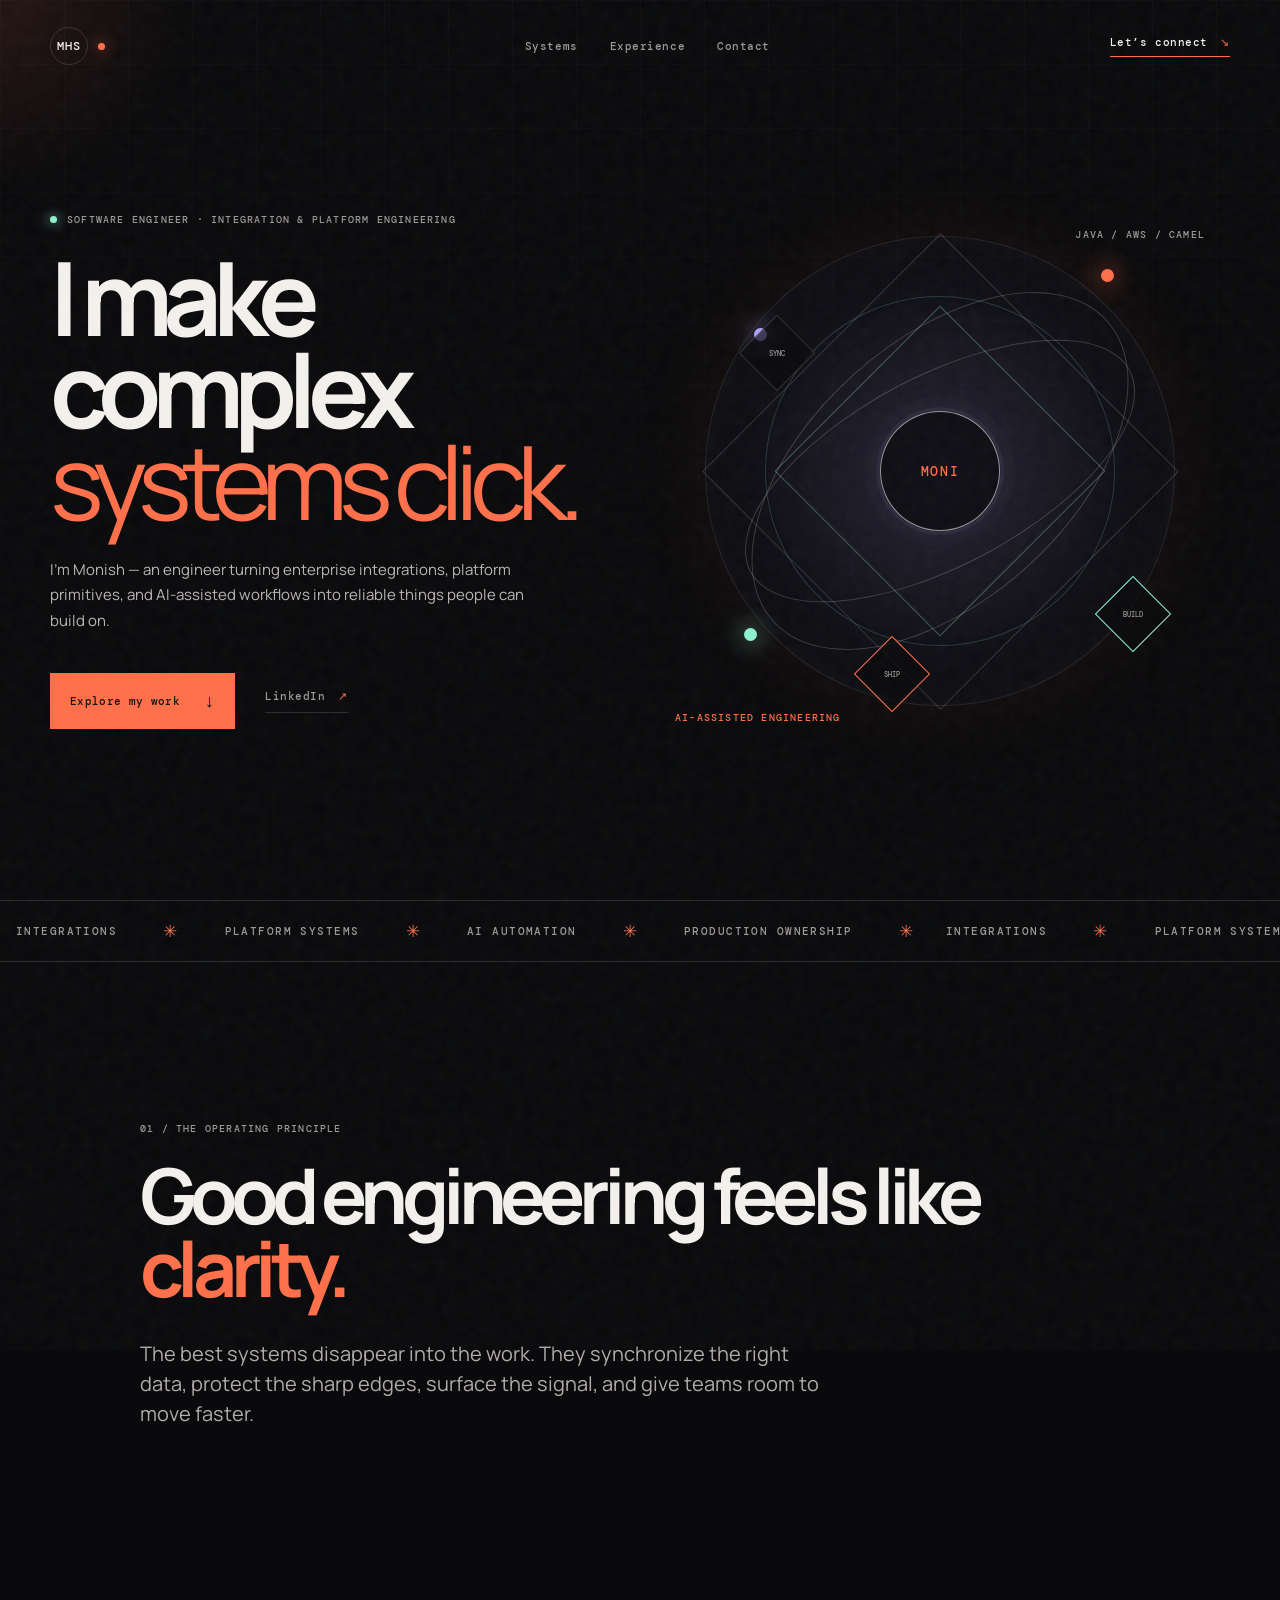
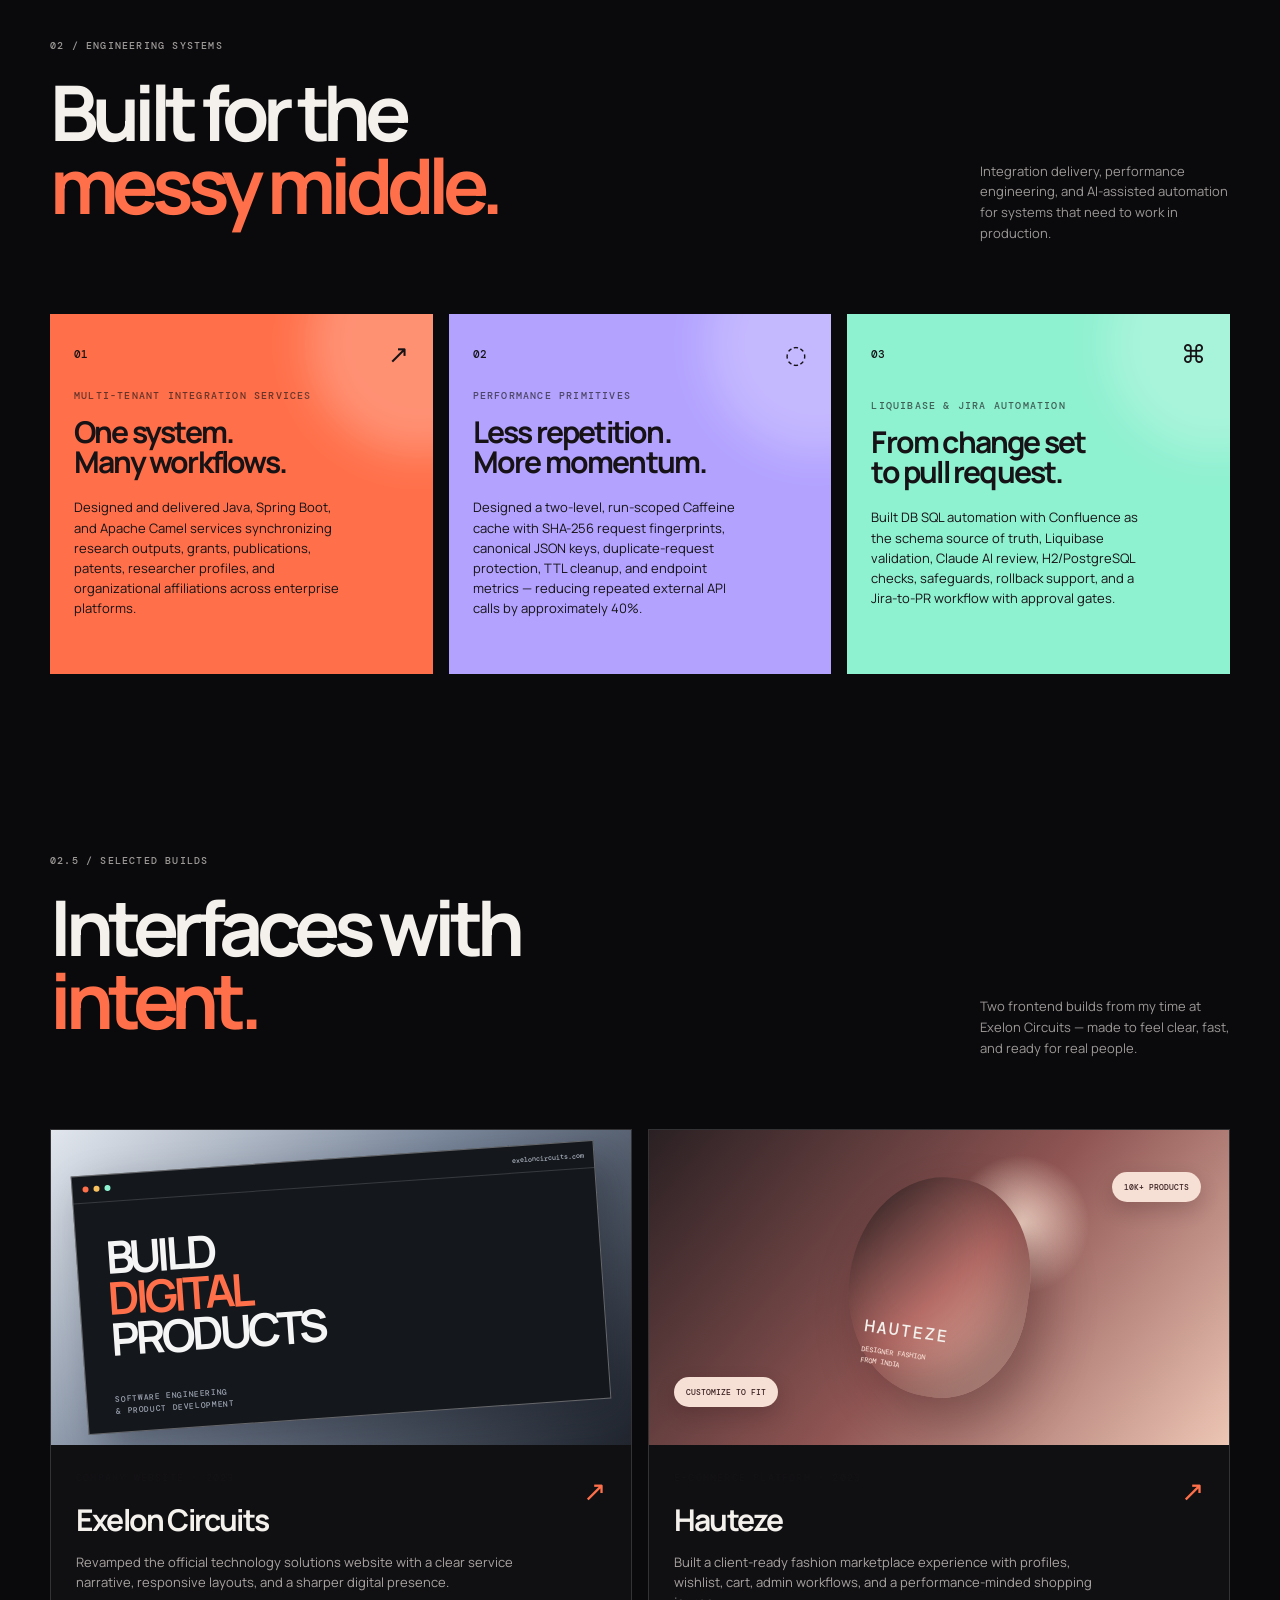
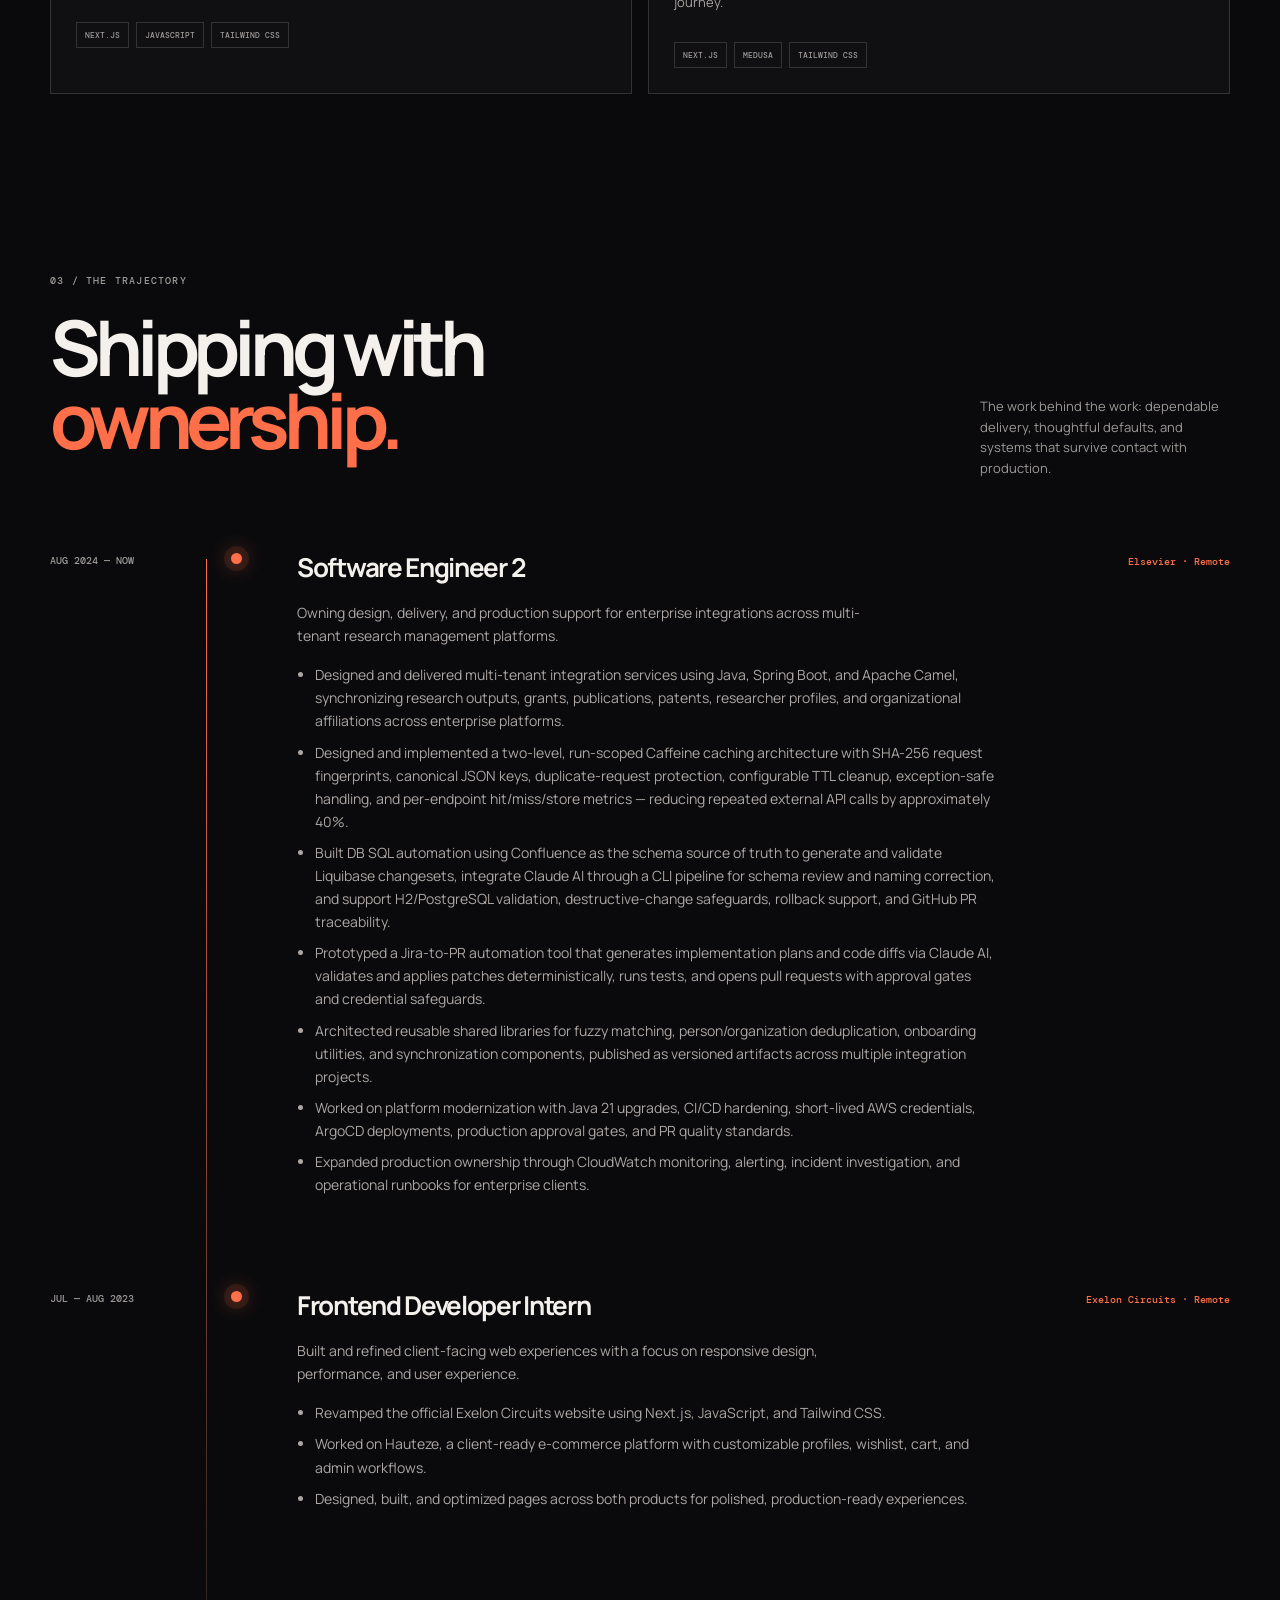
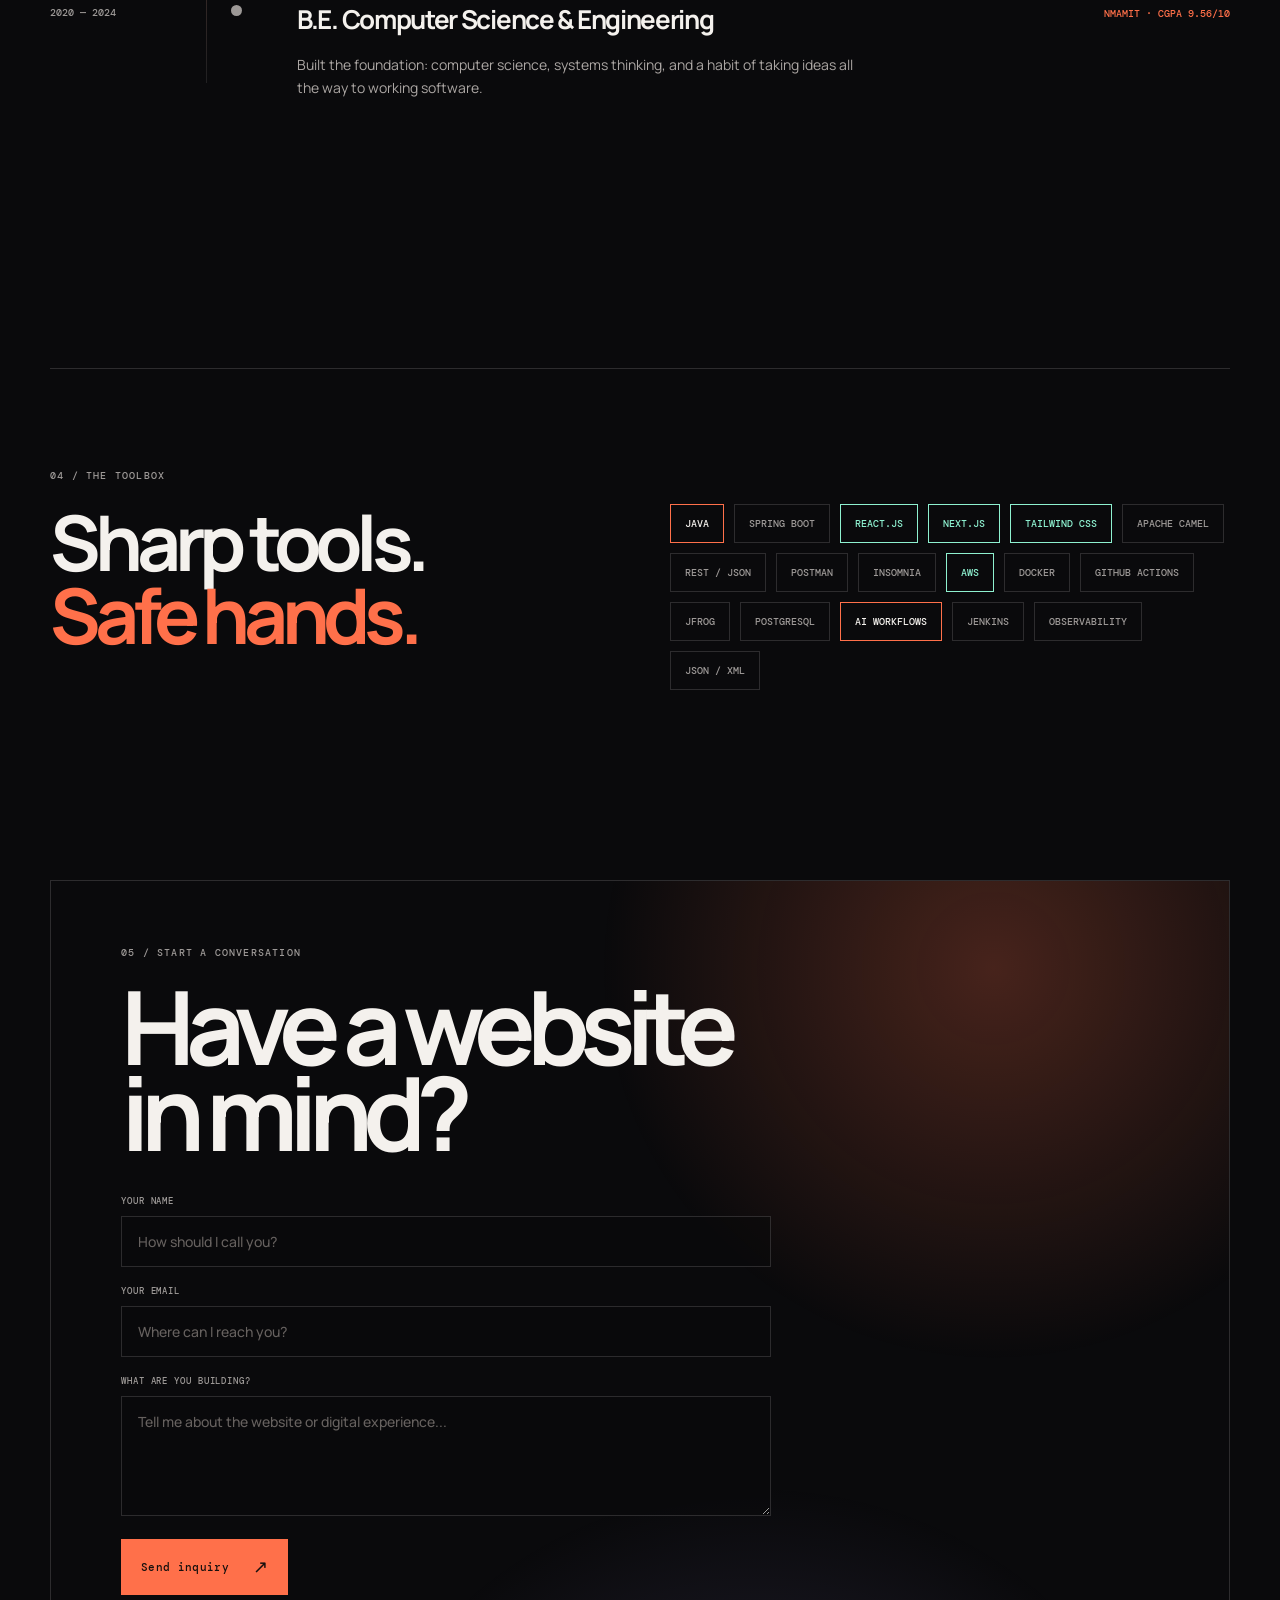
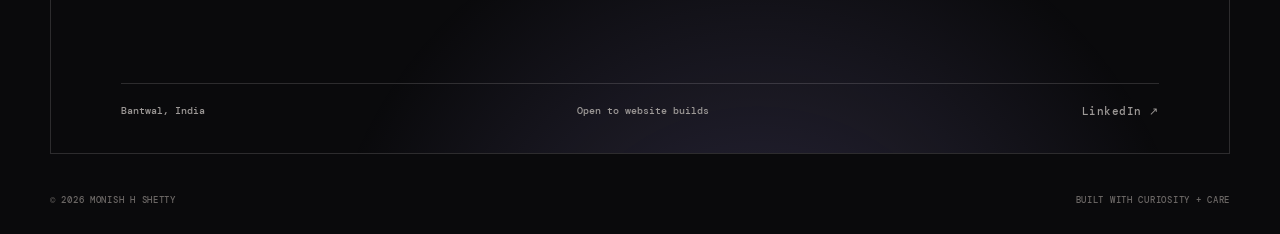
==== commit 299b006f: "Add visitor reply email field" ====
--- a/index.html
+++ b/index.html
@@ -92,7 +92,7 @@
 
       <section class="toolbox section-shell reveal"><div class="toolbox-copy"><p class="section-kicker">04 / The toolbox</p><h2>Sharp tools.<br /><span>Safe hands.</span></h2></div><div class="tool-cloud"><span class="tool-primary">JAVA</span><span>SPRING BOOT</span><span class="tool-accent">REACT.JS</span><span class="tool-accent">NEXT.JS</span><span class="tool-accent">TAILWIND CSS</span><span>APACHE CAMEL</span><span>REST / JSON</span><span>POSTMAN</span><span>INSOMNIA</span><span class="tool-accent">AWS</span><span>DOCKER</span><span>GITHUB ACTIONS</span><span>JFROG</span><span>POSTGRESQL</span><span class="tool-primary">AI WORKFLOWS</span><span>JENKINS</span><span>OBSERVABILITY</span><span>JSON / XML</span></div></section>
 
-      <section id="contact" class="contact section-shell reveal"><p class="section-kicker">05 / Start a conversation</p><h2>Have a website<br />in mind?</h2><form class="contact-form" id="contact-form"><label><span>Your name</span><input name="name" autocomplete="name" required placeholder="How should I call you?" /></label><label><span>What are you building?</span><textarea name="message" required placeholder="Tell me about the website or digital experience..."></textarea></label><label class="form-trap" aria-hidden="true">Leave this blank<input name="_gotcha" tabindex="-1" autocomplete="off" /></label><button class="button button-primary" type="submit">Send inquiry <span>↗</span></button><p class="form-note" id="form-note" role="status" aria-live="polite"></p></form><div class="contact-footer"><span>Bantwal, India</span><span>Open to website builds</span><a href="https://www.linkedin.com/in/monish-h-shetty-258928252/" target="_blank" rel="noreferrer">LinkedIn ↗</a></div></section>
+      <section id="contact" class="contact section-shell reveal"><p class="section-kicker">05 / Start a conversation</p><h2>Have a website<br />in mind?</h2><form class="contact-form" id="contact-form"><label><span>Your name</span><input name="name" autocomplete="name" required placeholder="How should I call you?" /></label><label><span>Your email</span><input type="email" name="email" autocomplete="email" required placeholder="Where can I reach you?" /></label><label><span>What are you building?</span><textarea name="message" required placeholder="Tell me about the website or digital experience..."></textarea></label><label class="form-trap" aria-hidden="true">Leave this blank<input name="_gotcha" tabindex="-1" autocomplete="off" /></label><button class="button button-primary" type="submit">Send inquiry <span>↗</span></button><p class="form-note" id="form-note" role="status" aria-live="polite"></p></form><div class="contact-footer"><span>Bantwal, India</span><span>Open to website builds</span><a href="https://www.linkedin.com/in/monish-h-shetty-258928252/" target="_blank" rel="noreferrer">LinkedIn ↗</a></div></section>
     </main>
     <footer class="site-footer section-shell"><span>© 2026 MONISH H SHETTY</span><span>BUILT WITH CURIOSITY + CARE</span></footer>
     <script src="script.js"></script>
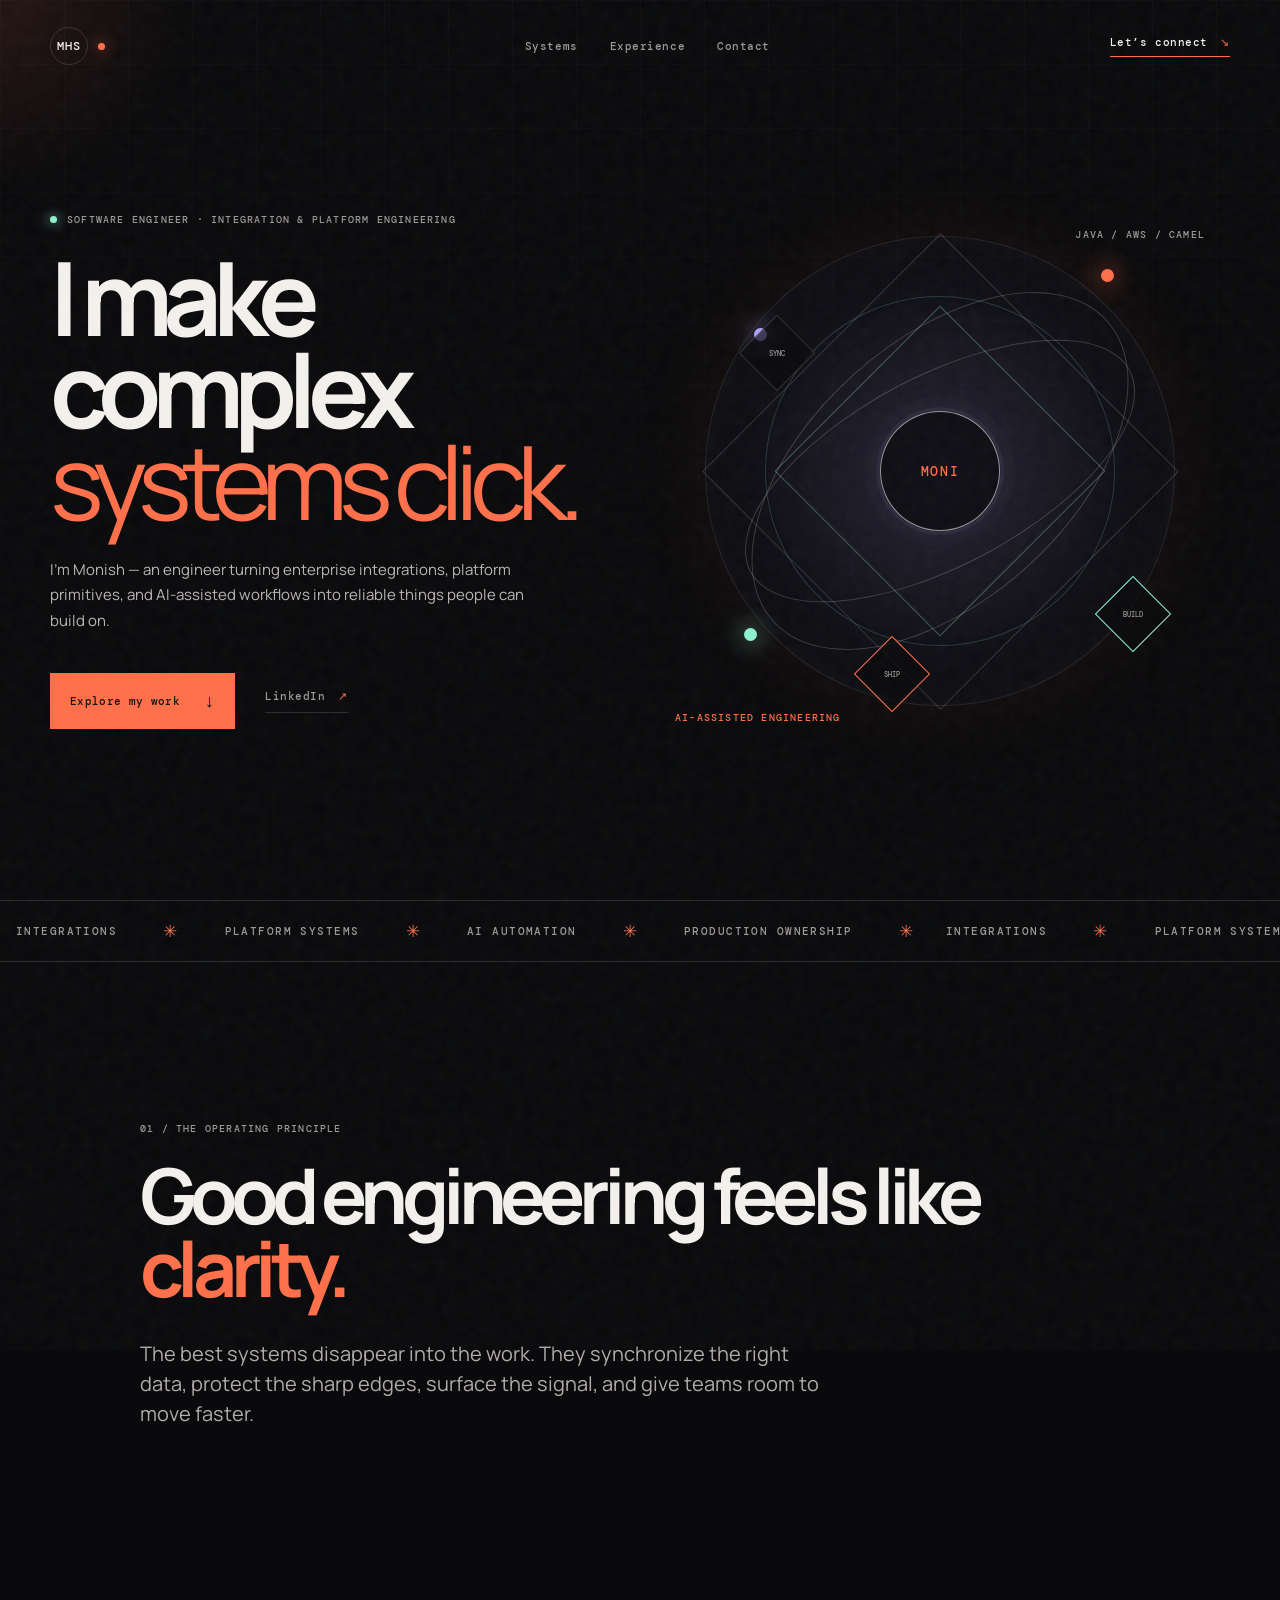
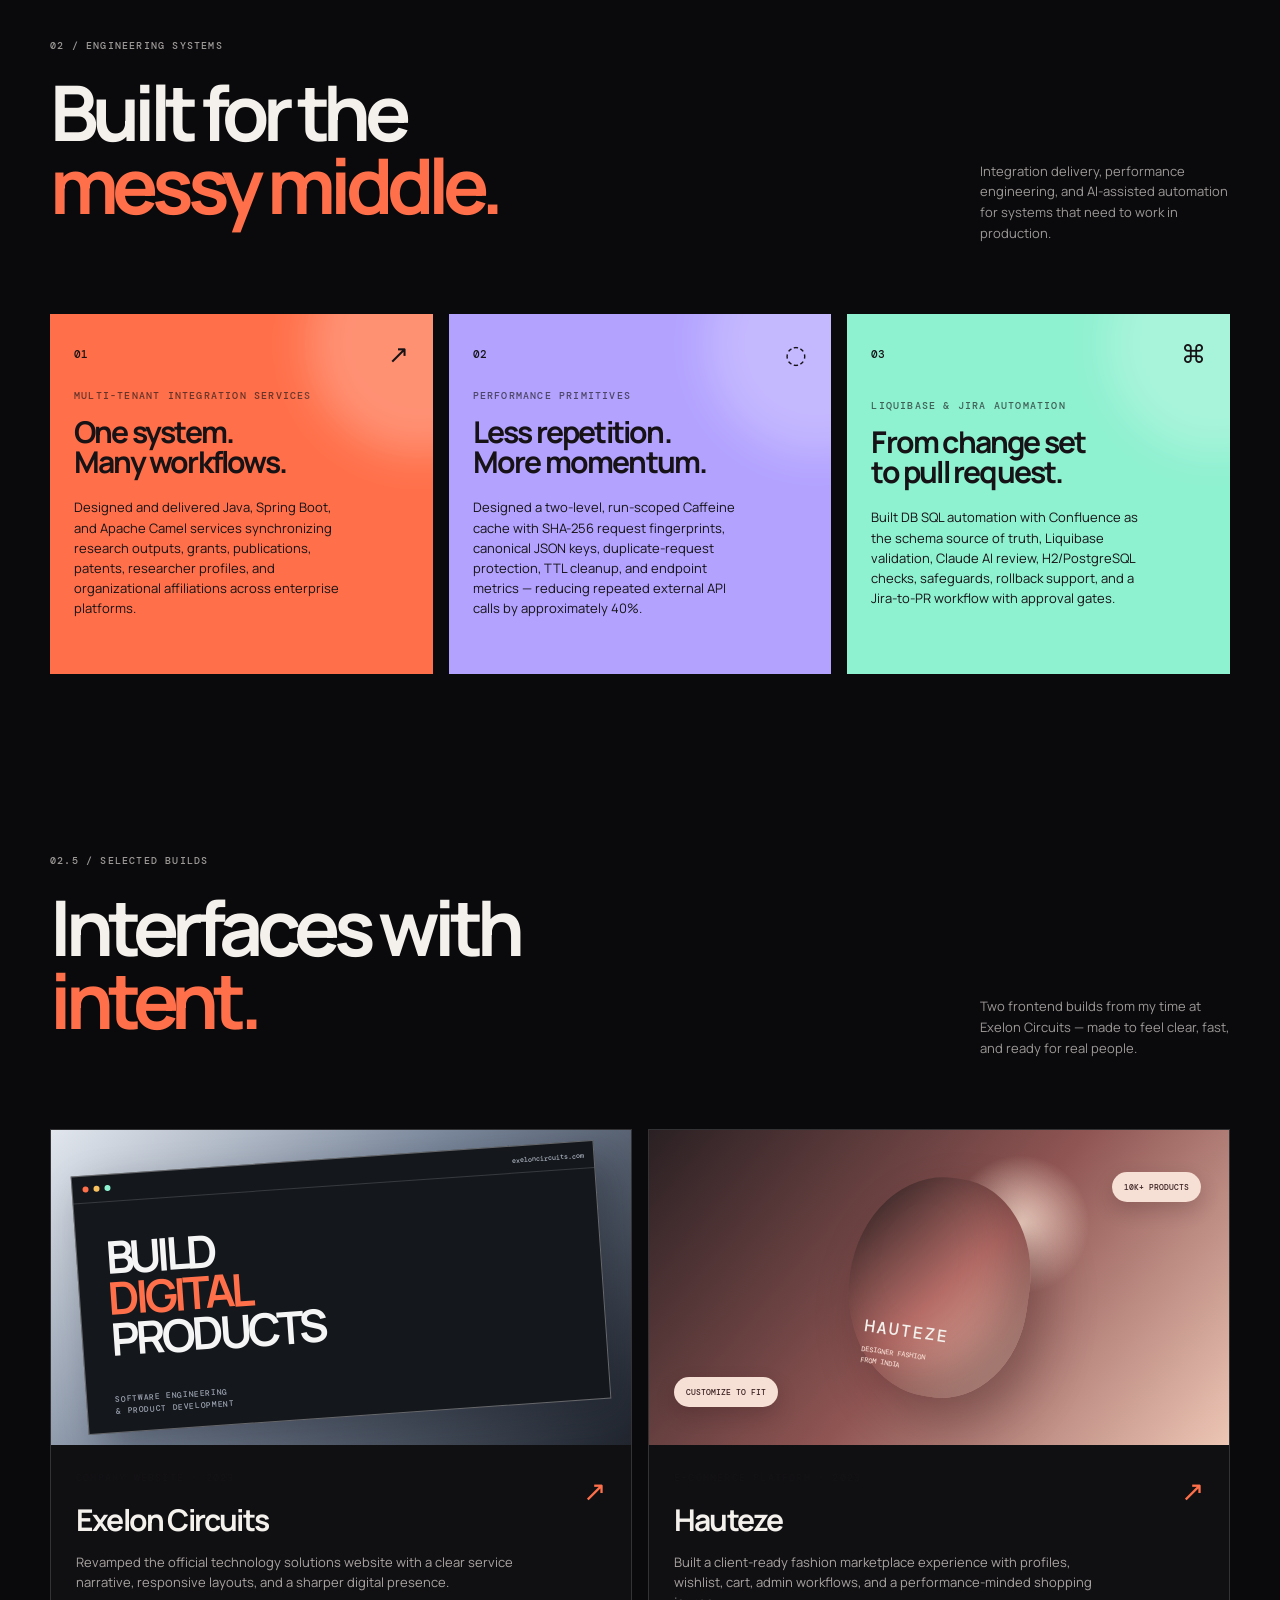
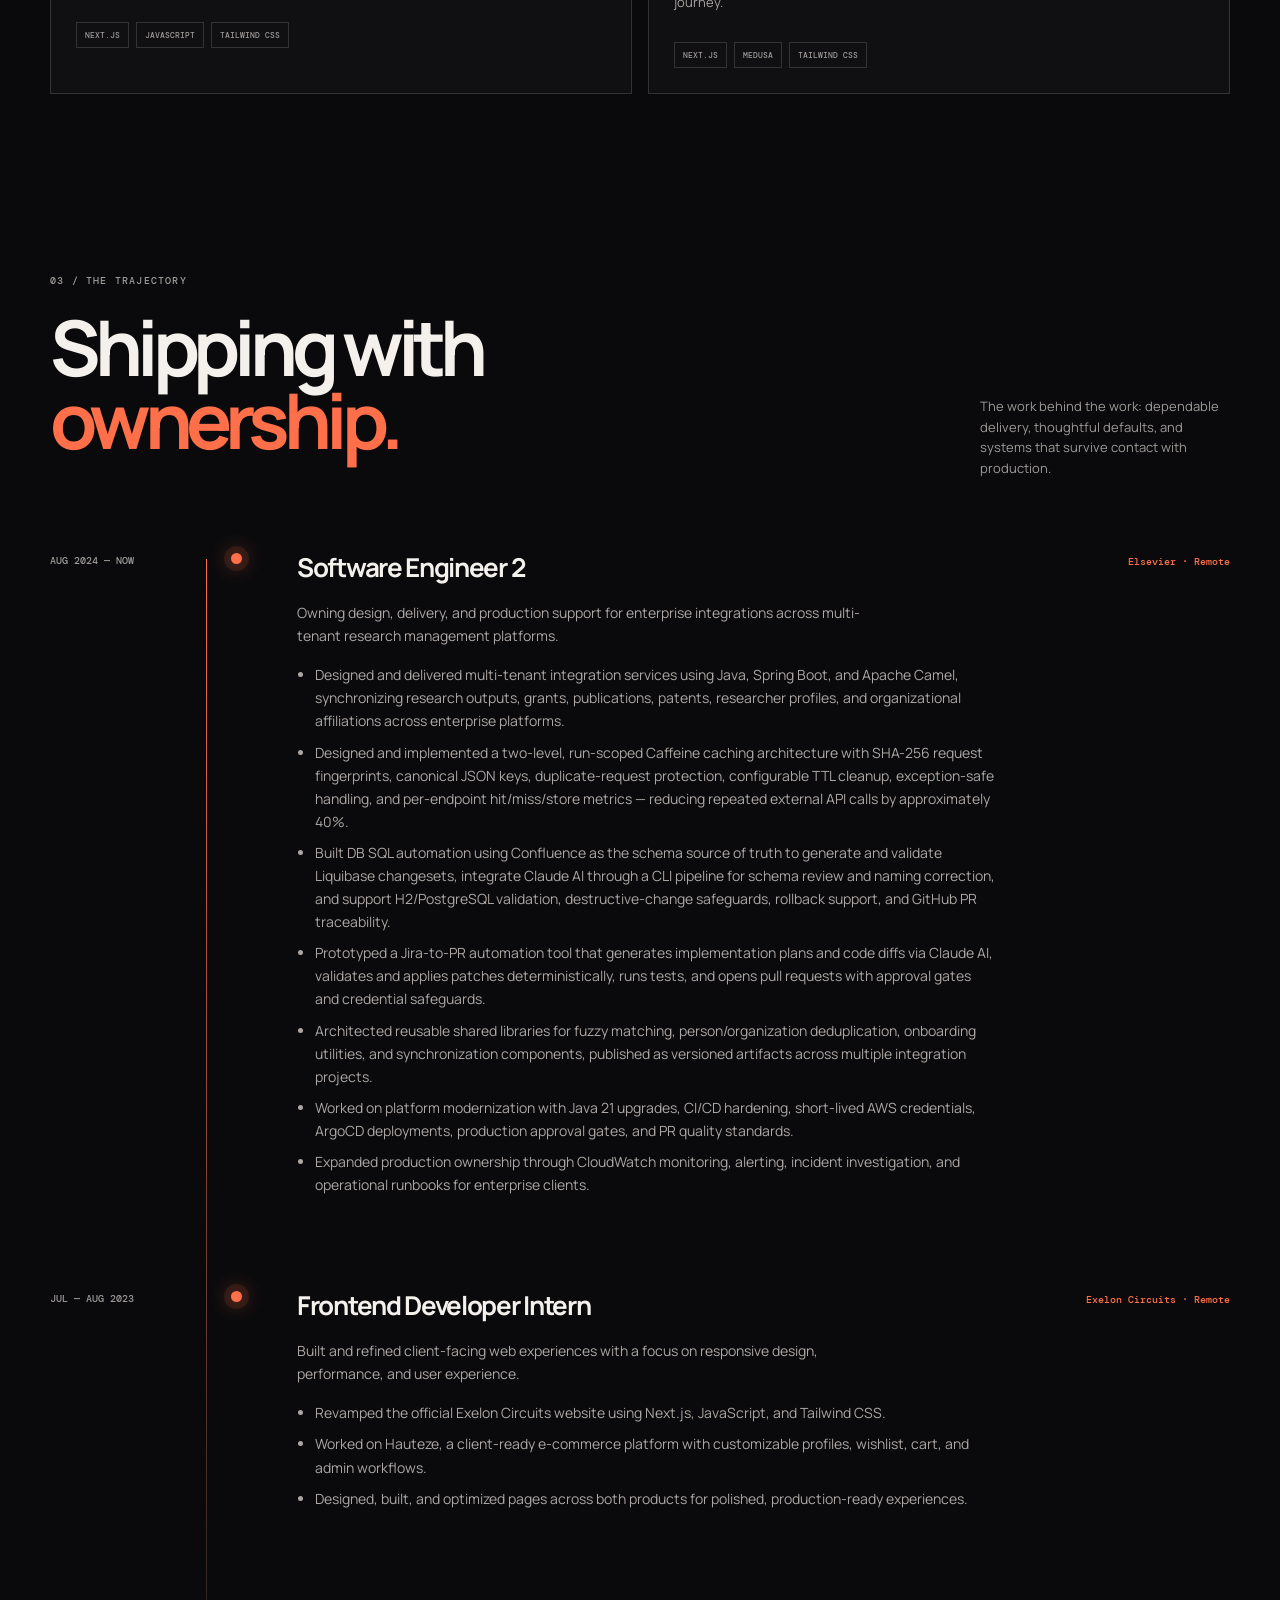
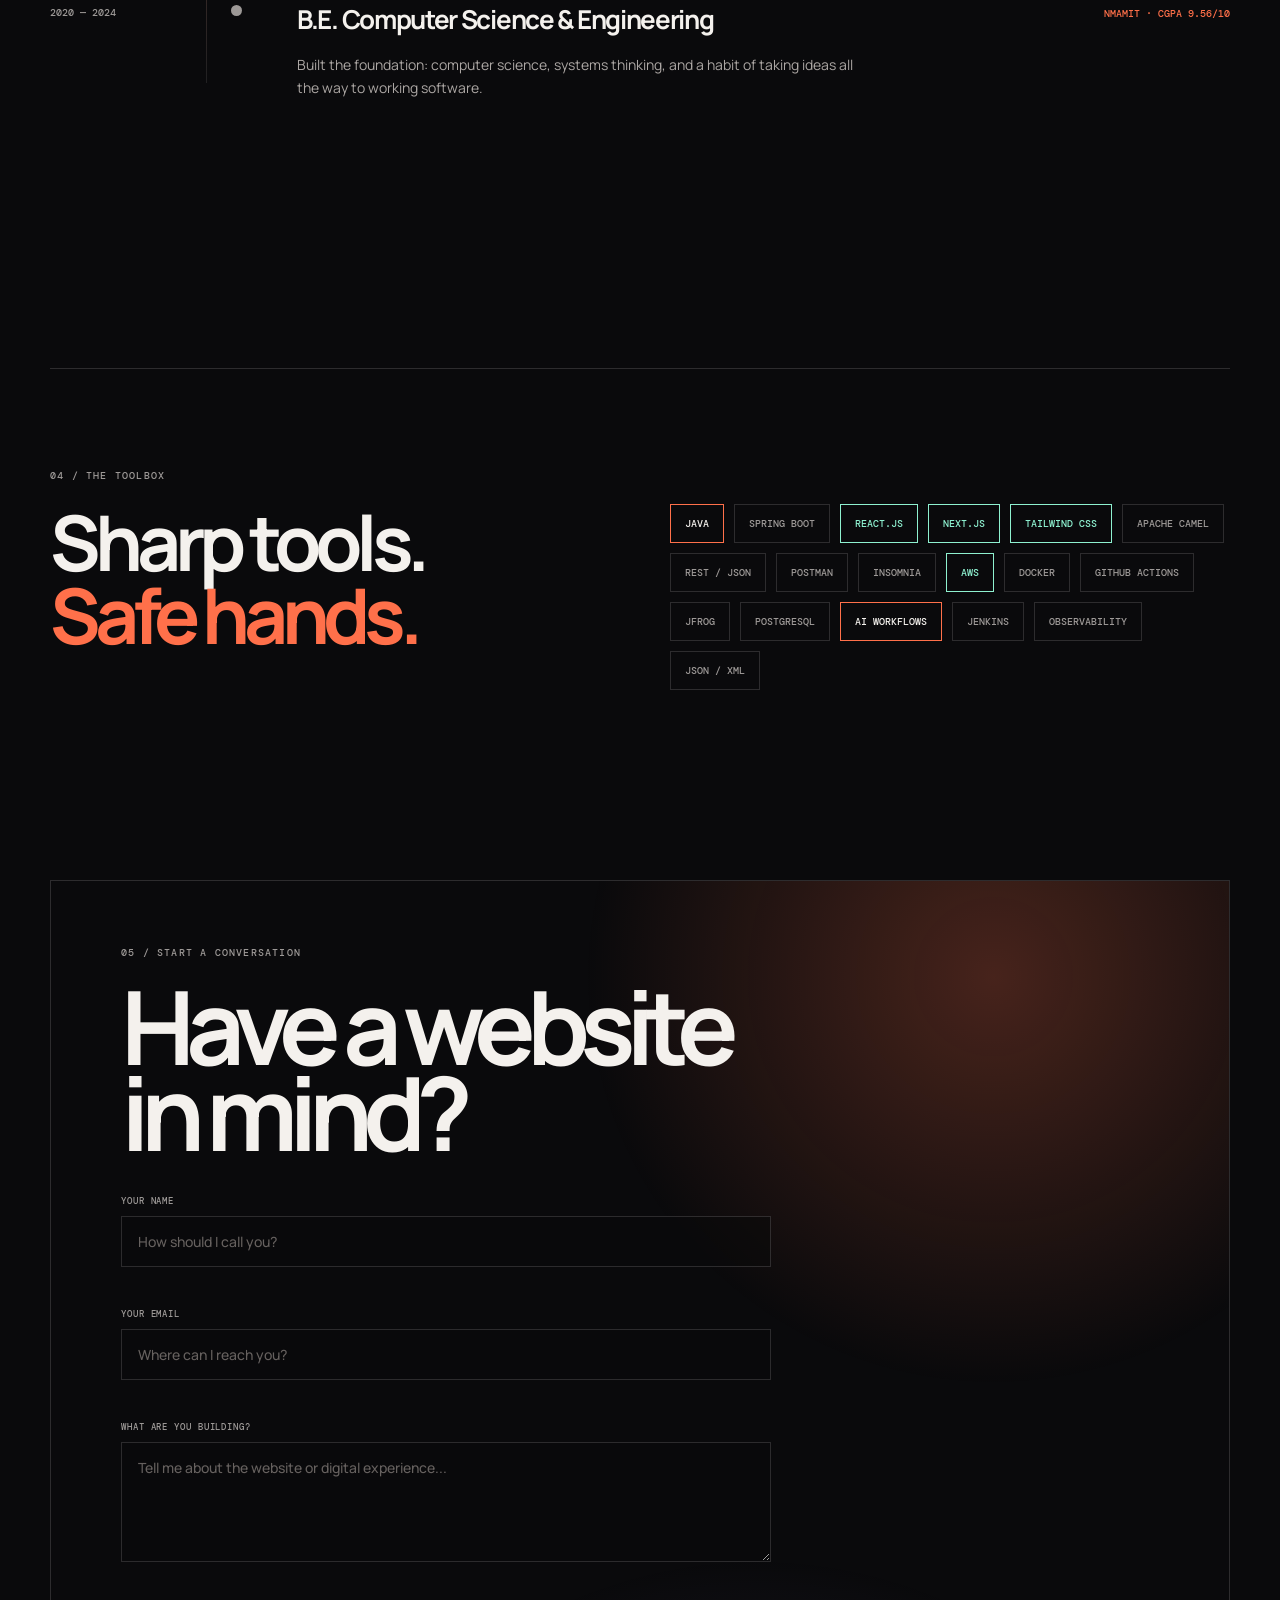
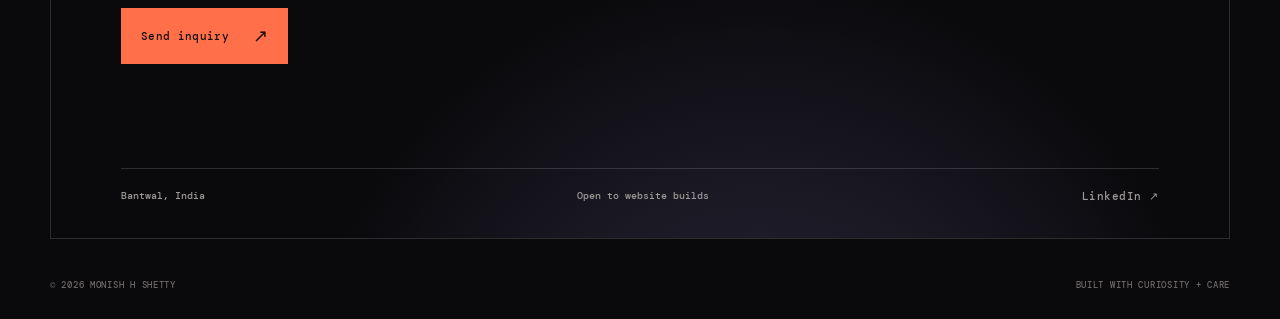
==== commit 8c8a0b3b: "Add clear contact form validation" ====
--- a/index.html
+++ b/index.html
@@ -92,7 +92,7 @@
 
       <section class="toolbox section-shell reveal"><div class="toolbox-copy"><p class="section-kicker">04 / The toolbox</p><h2>Sharp tools.<br /><span>Safe hands.</span></h2></div><div class="tool-cloud"><span class="tool-primary">JAVA</span><span>SPRING BOOT</span><span class="tool-accent">REACT.JS</span><span class="tool-accent">NEXT.JS</span><span class="tool-accent">TAILWIND CSS</span><span>APACHE CAMEL</span><span>REST / JSON</span><span>POSTMAN</span><span>INSOMNIA</span><span class="tool-accent">AWS</span><span>DOCKER</span><span>GITHUB ACTIONS</span><span>JFROG</span><span>POSTGRESQL</span><span class="tool-primary">AI WORKFLOWS</span><span>JENKINS</span><span>OBSERVABILITY</span><span>JSON / XML</span></div></section>
 
-      <section id="contact" class="contact section-shell reveal"><p class="section-kicker">05 / Start a conversation</p><h2>Have a website<br />in mind?</h2><form class="contact-form" id="contact-form"><label><span>Your name</span><input name="name" autocomplete="name" required placeholder="How should I call you?" /></label><label><span>Your email</span><input type="email" name="email" autocomplete="email" required placeholder="Where can I reach you?" /></label><label><span>What are you building?</span><textarea name="message" required placeholder="Tell me about the website or digital experience..."></textarea></label><label class="form-trap" aria-hidden="true">Leave this blank<input name="_gotcha" tabindex="-1" autocomplete="off" /></label><button class="button button-primary" type="submit">Send inquiry <span>↗</span></button><p class="form-note" id="form-note" role="status" aria-live="polite"></p></form><div class="contact-footer"><span>Bantwal, India</span><span>Open to website builds</span><a href="https://www.linkedin.com/in/monish-h-shetty-258928252/" target="_blank" rel="noreferrer">LinkedIn ↗</a></div></section>
+      <section id="contact" class="contact section-shell reveal"><p class="section-kicker">05 / Start a conversation</p><h2>Have a website<br />in mind?</h2><form class="contact-form" id="contact-form" novalidate><label><span>Your name</span><input name="name" autocomplete="name" required pattern="[A-Za-zÀ-ÖØ-öø-ÿ][A-Za-zÀ-ÖØ-öø-ÿ .'-]{1,48}" aria-describedby="name-error" placeholder="How should I call you?" /><small class="field-error" id="name-error"></small></label><label><span>Your email</span><input type="email" name="email" autocomplete="email" required aria-describedby="email-error" placeholder="Where can I reach you?" /><small class="field-error" id="email-error"></small></label><label><span>What are you building?</span><textarea name="message" required minlength="12" aria-describedby="message-error" placeholder="Tell me about the website or digital experience..."></textarea><small class="field-error" id="message-error"></small></label><label class="form-trap" aria-hidden="true">Leave this blank<input name="_gotcha" tabindex="-1" autocomplete="off" /></label><button class="button button-primary" type="submit">Send inquiry <span>↗</span></button><p class="form-note" id="form-note" role="status" aria-live="polite"></p></form><div class="contact-footer"><span>Bantwal, India</span><span>Open to website builds</span><a href="https://www.linkedin.com/in/monish-h-shetty-258928252/" target="_blank" rel="noreferrer">LinkedIn ↗</a></div></section>
     </main>
     <footer class="site-footer section-shell"><span>© 2026 MONISH H SHETTY</span><span>BUILT WITH CURIOSITY + CARE</span></footer>
     <script src="script.js"></script>
--- a/restore.css
+++ b/restore.css
@@ -30,6 +30,27 @@
   overflow: hidden;
 }
 
+.contact-form .field-invalid {
+  border-color: #ff8a76;
+  box-shadow: 0 0 0 3px rgba(255, 112, 74, .14);
+}
+
+.field-error {
+  min-height: 14px;
+  color: #ff9b87;
+  font: 500 10px/1.4 var(--mono);
+}
+
+.form-note {
+  min-height: 16px;
+}
+
+.button:disabled {
+  opacity: .55;
+  cursor: wait;
+  transform: none;
+}
+
 @keyframes marquee-left {
   from { transform: translate3d(0, 0, 0); }
   to { transform: translate3d(-25%, 0, 0); }
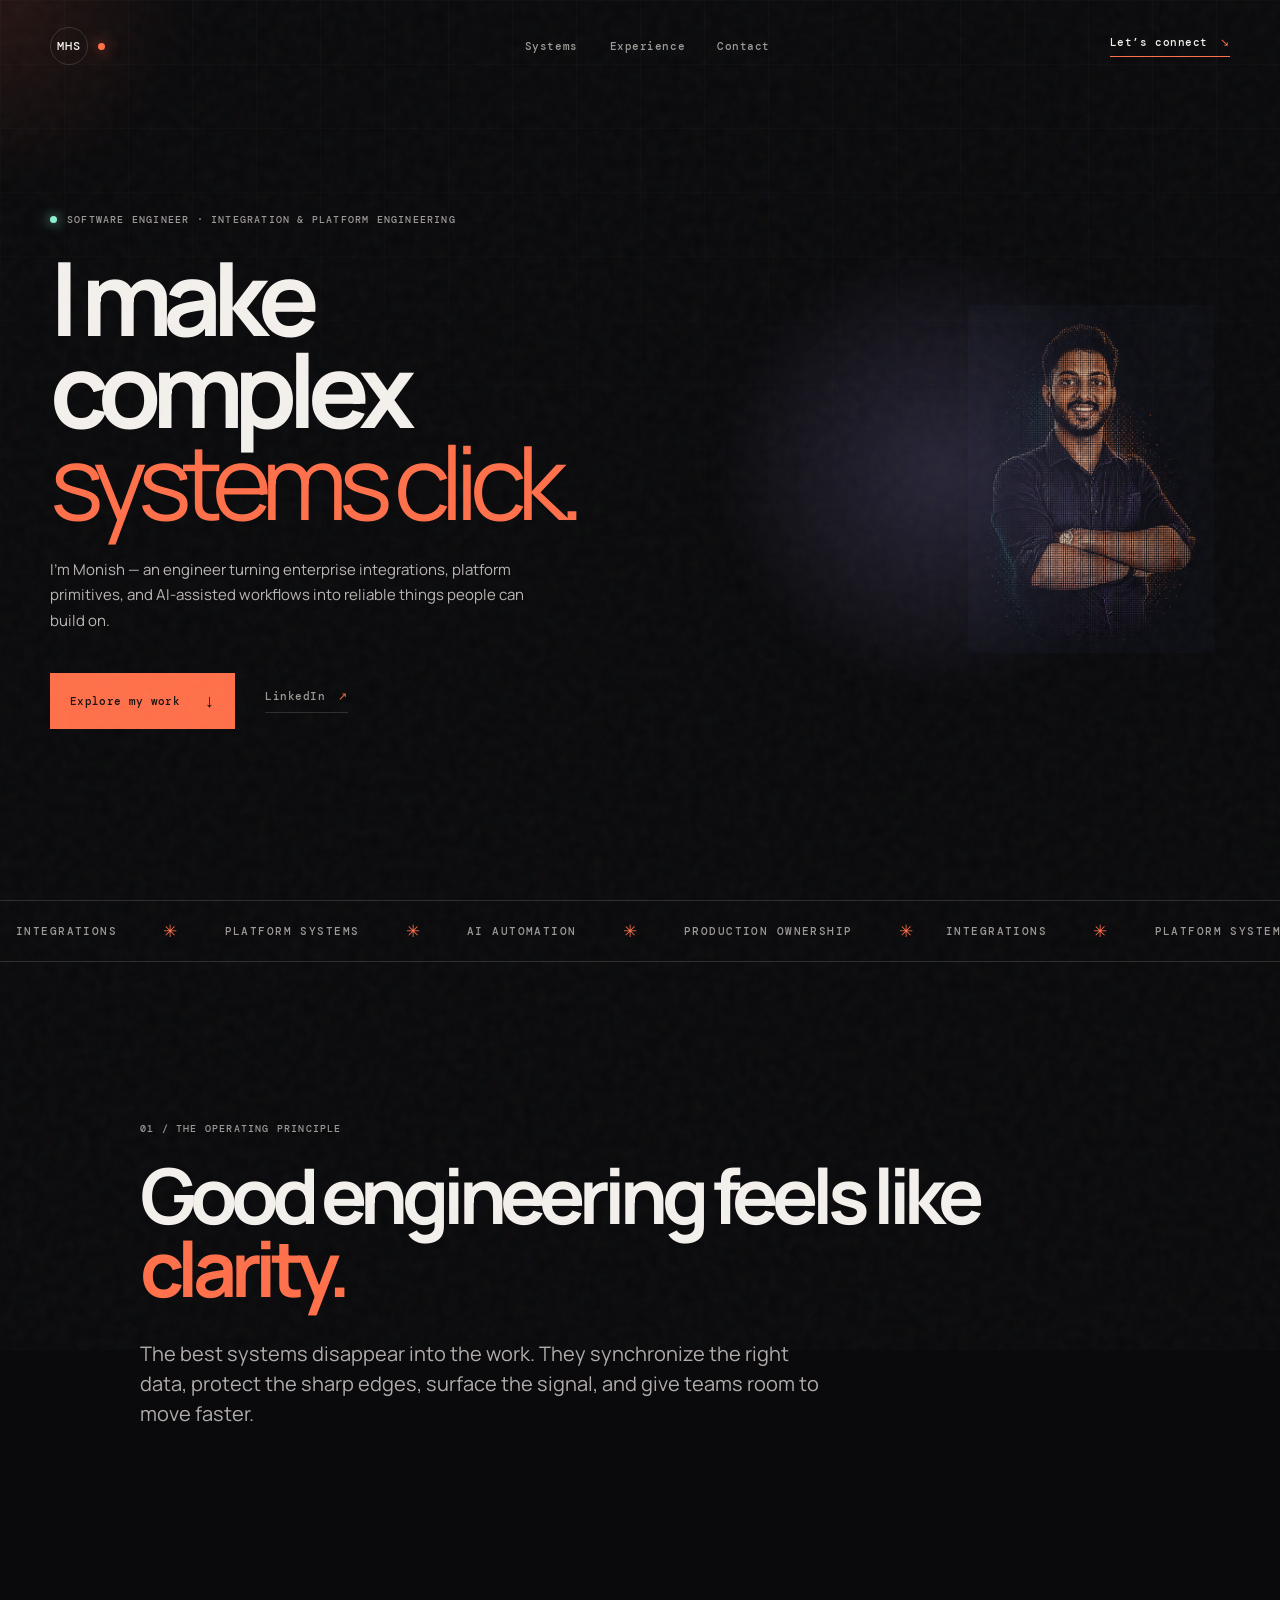
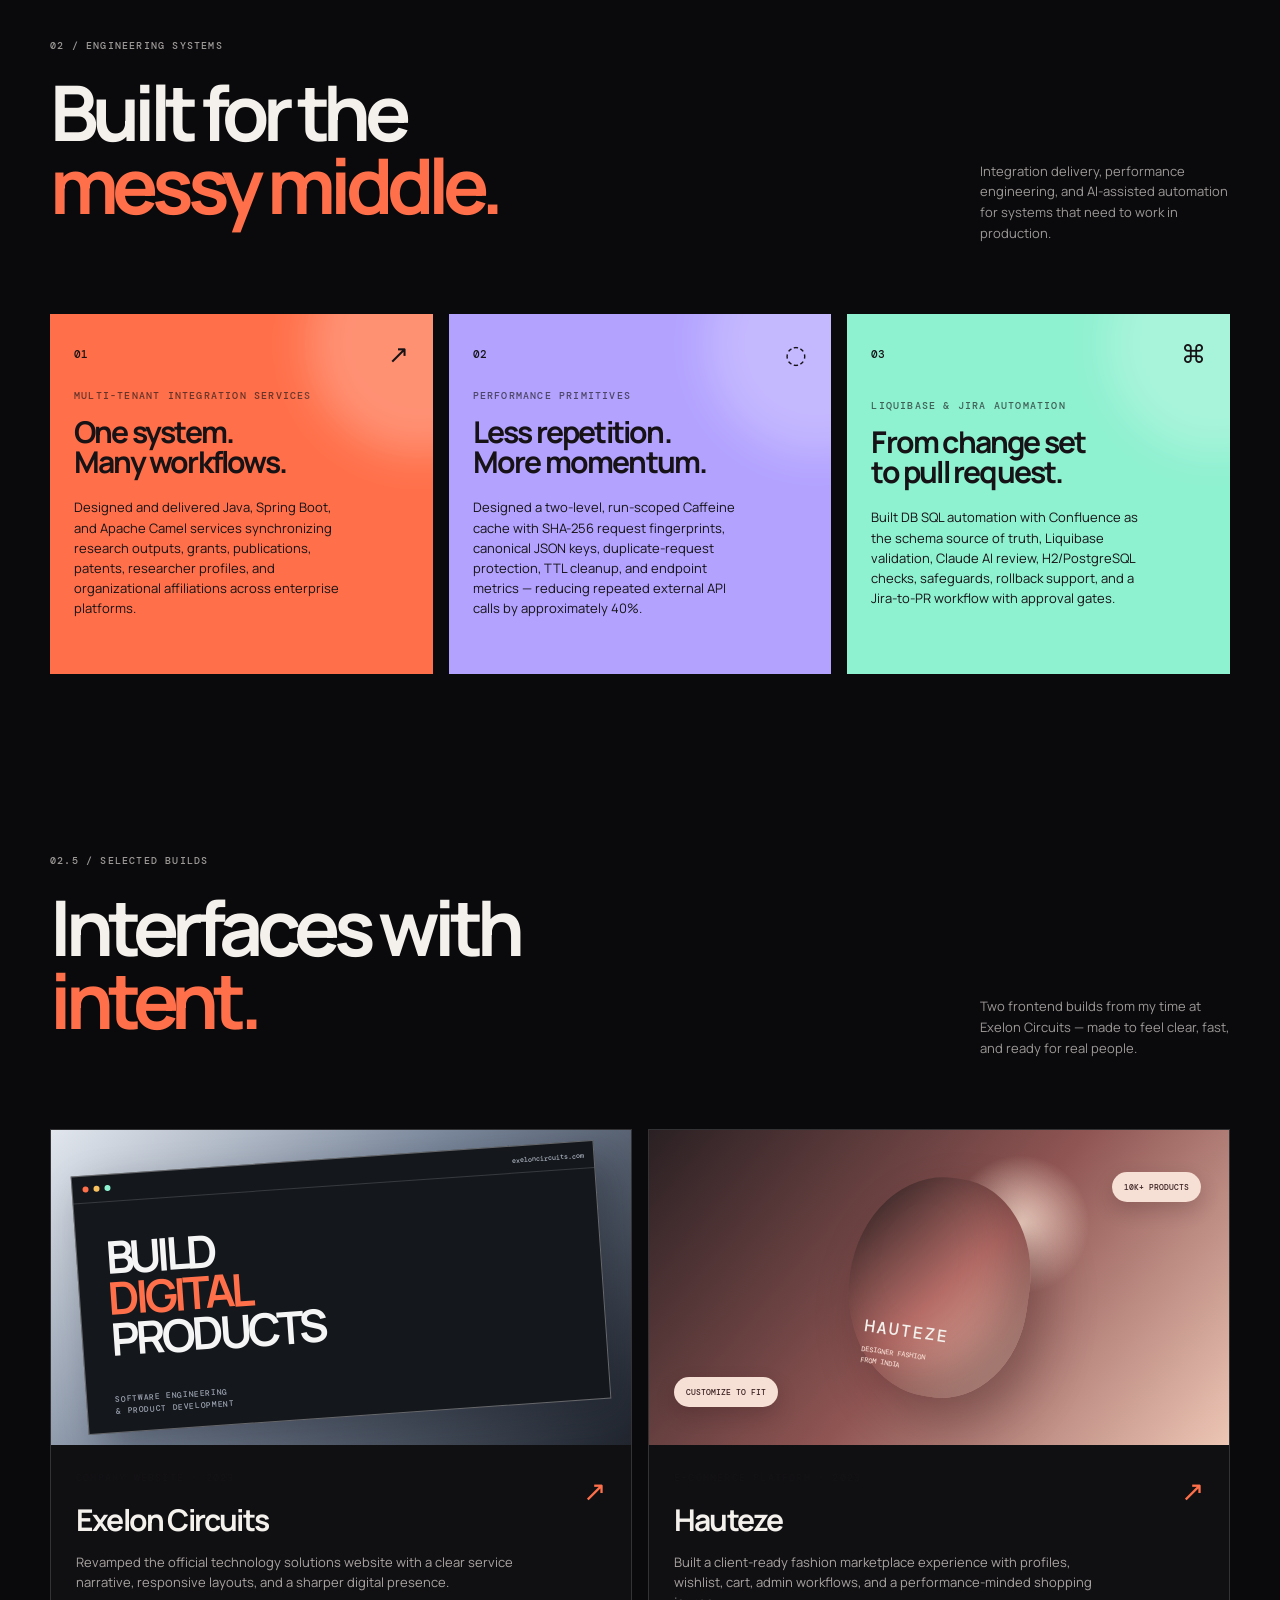
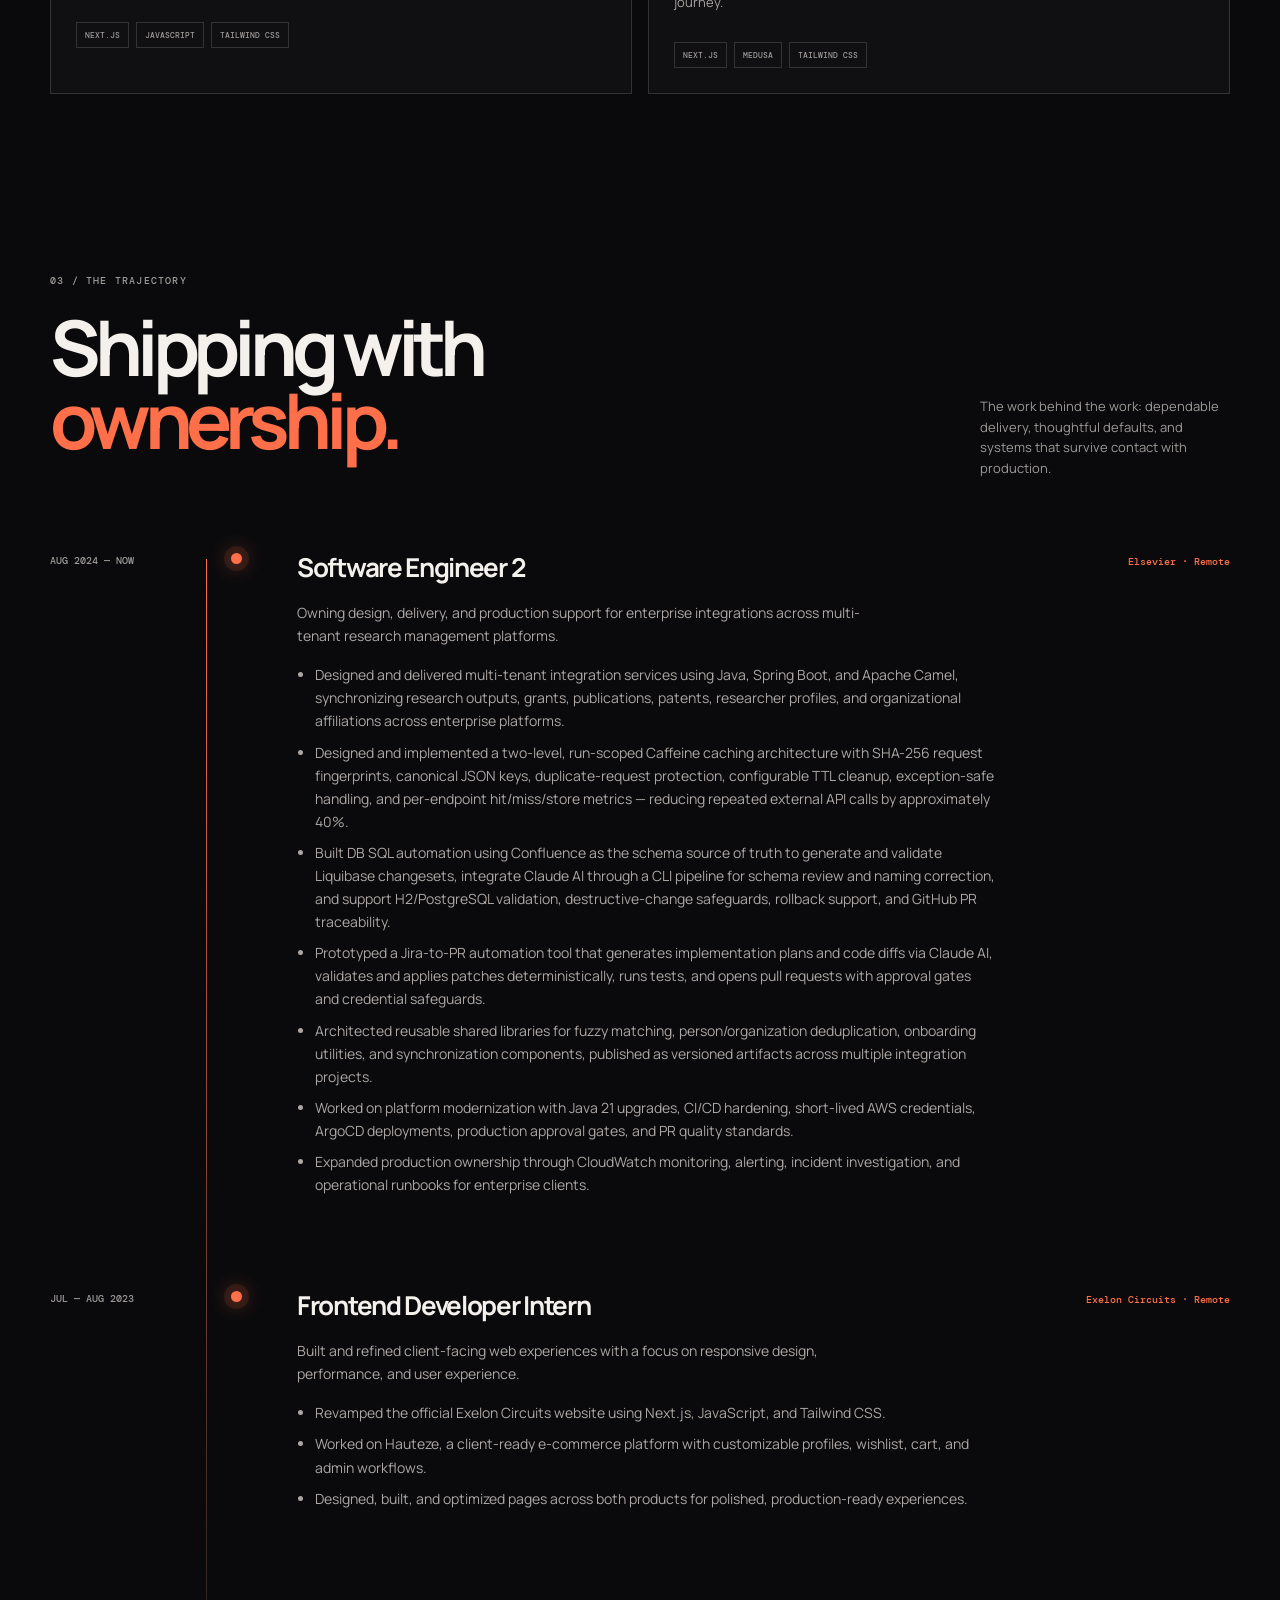
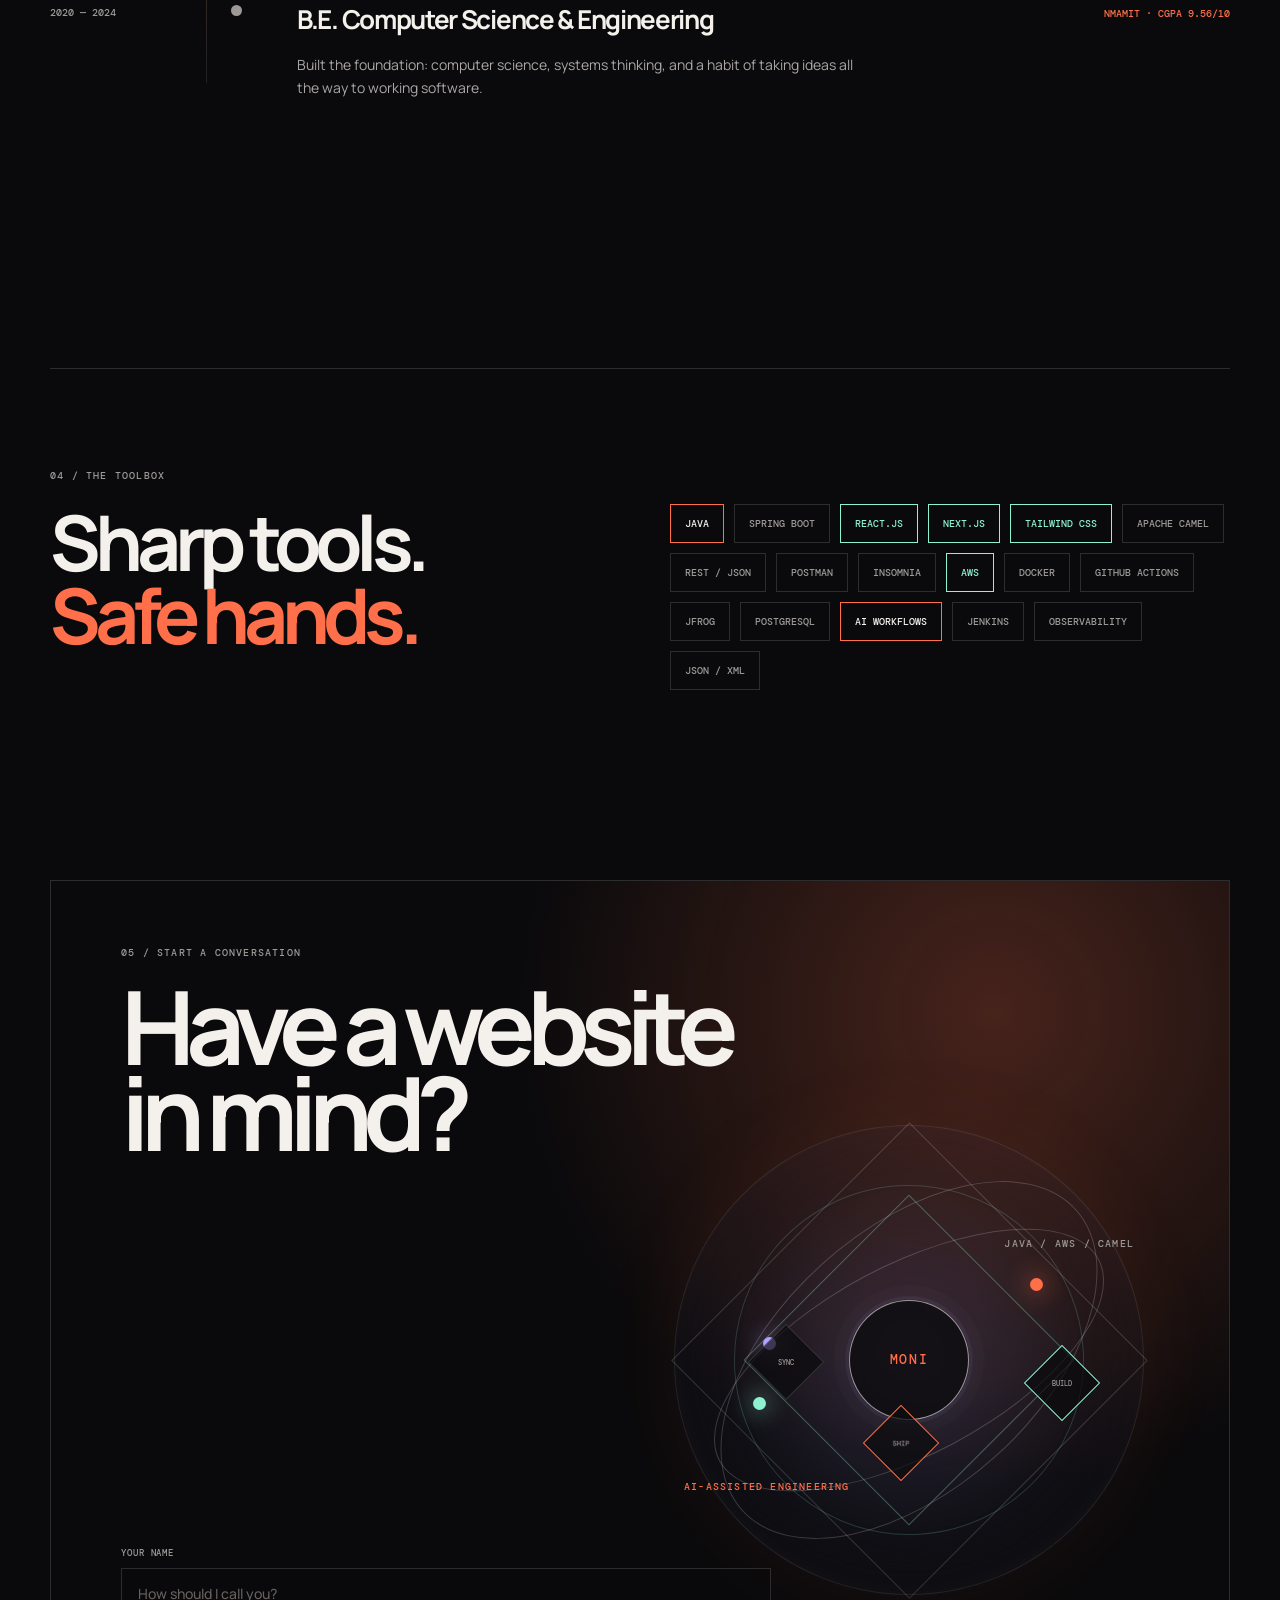
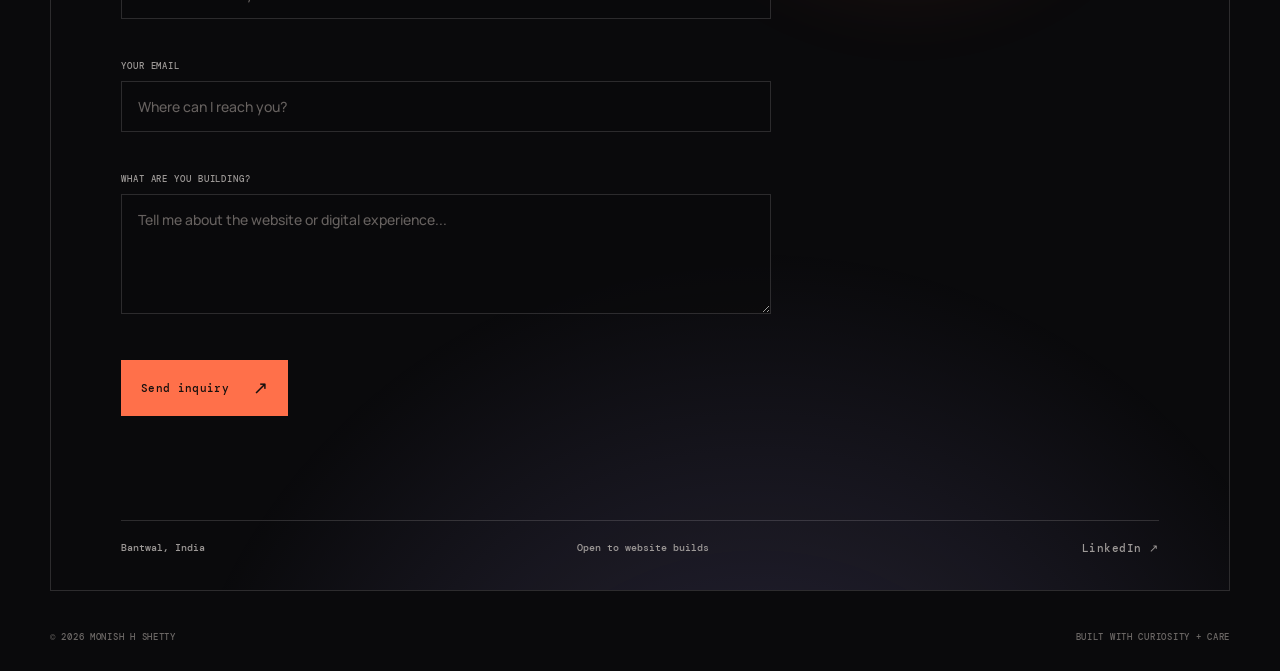
==== commit df557607: "Move system art to contact section" ====
--- a/index.html
+++ b/index.html
@@ -46,12 +46,7 @@
             <a class="text-link" href="https://www.linkedin.com/in/monish-h-shetty-258928252/" target="_blank" rel="noreferrer">LinkedIn <span>↗</span></a>
           </div>
         </div>
-        <div class="hero-art reveal reveal-delay" aria-label="Abstract animated system map">
-          <div class="signal-field"></div><div class="node node-a"></div><div class="node node-b"></div><div class="node node-c"></div>
-          <div class="orbit orbit-one"></div><div class="orbit orbit-two"></div><div class="orbit orbit-three"></div>
-          <div class="signal signal-one"><span>SYNC</span></div><div class="signal signal-two"><span>BUILD</span></div><div class="signal signal-three"><span>SHIP</span></div>
-          <div class="art-core"><span>MONI</span></div>
-          <div class="art-label label-top">JAVA / AWS / CAMEL</div><div class="art-label label-bottom">AI-ASSISTED ENGINEERING</div>
+        <div class="hero-art hero-visual reveal reveal-delay" aria-label="Monish halftone portrait">
         </div>
       </section>
 
@@ -92,7 +87,7 @@
 
       <section class="toolbox section-shell reveal"><div class="toolbox-copy"><p class="section-kicker">04 / The toolbox</p><h2>Sharp tools.<br /><span>Safe hands.</span></h2></div><div class="tool-cloud"><span class="tool-primary">JAVA</span><span>SPRING BOOT</span><span class="tool-accent">REACT.JS</span><span class="tool-accent">NEXT.JS</span><span class="tool-accent">TAILWIND CSS</span><span>APACHE CAMEL</span><span>REST / JSON</span><span>POSTMAN</span><span>INSOMNIA</span><span class="tool-accent">AWS</span><span>DOCKER</span><span>GITHUB ACTIONS</span><span>JFROG</span><span>POSTGRESQL</span><span class="tool-primary">AI WORKFLOWS</span><span>JENKINS</span><span>OBSERVABILITY</span><span>JSON / XML</span></div></section>
 
-      <section id="contact" class="contact section-shell reveal"><p class="section-kicker">05 / Start a conversation</p><h2>Have a website<br />in mind?</h2><form class="contact-form" id="contact-form" novalidate><label><span>Your name</span><input name="name" autocomplete="name" required pattern="[A-Za-zÀ-ÖØ-öø-ÿ][A-Za-zÀ-ÖØ-öø-ÿ .'-]{1,48}" aria-describedby="name-error" placeholder="How should I call you?" /><small class="field-error" id="name-error"></small></label><label><span>Your email</span><input type="email" name="email" autocomplete="email" required aria-describedby="email-error" placeholder="Where can I reach you?" /><small class="field-error" id="email-error"></small></label><label><span>What are you building?</span><textarea name="message" required minlength="12" aria-describedby="message-error" placeholder="Tell me about the website or digital experience..."></textarea><small class="field-error" id="message-error"></small></label><label class="form-trap" aria-hidden="true">Leave this blank<input name="_gotcha" tabindex="-1" autocomplete="off" /></label><button class="button button-primary" type="submit">Send inquiry <span>↗</span></button><p class="form-note" id="form-note" role="status" aria-live="polite"></p></form><div class="contact-footer"><span>Bantwal, India</span><span>Open to website builds</span><a href="https://www.linkedin.com/in/monish-h-shetty-258928252/" target="_blank" rel="noreferrer">LinkedIn ↗</a></div></section>
+      <section id="contact" class="contact section-shell reveal"><p class="section-kicker">05 / Start a conversation</p><h2>Have a website<br />in mind?</h2><div class="contact-system hero-art" aria-label="Abstract animated system map"><div class="signal-field"></div><div class="node node-a"></div><div class="node node-b"></div><div class="node node-c"></div><div class="orbit orbit-one"></div><div class="orbit orbit-two"></div><div class="orbit orbit-three"></div><div class="signal signal-one"><span>SYNC</span></div><div class="signal signal-two"><span>BUILD</span></div><div class="signal signal-three"><span>SHIP</span></div><div class="art-core"><span>MONI</span></div><div class="art-label label-top">JAVA / AWS / CAMEL</div><div class="art-label label-bottom">AI-ASSISTED ENGINEERING</div></div><form class="contact-form" id="contact-form" novalidate><label><span>Your name</span><input name="name" autocomplete="name" required pattern="[A-Za-zÀ-ÖØ-öø-ÿ][A-Za-zÀ-ÖØ-öø-ÿ .'-]{1,48}" aria-describedby="name-error" placeholder="How should I call you?" /><small class="field-error" id="name-error"></small></label><label><span>Your email</span><input type="email" name="email" autocomplete="email" required aria-describedby="email-error" placeholder="Where can I reach you?" /><small class="field-error" id="email-error"></small></label><label><span>What are you building?</span><textarea name="message" required minlength="12" aria-describedby="message-error" placeholder="Tell me about the website or digital experience..."></textarea><small class="field-error" id="message-error"></small></label><label class="form-trap" aria-hidden="true">Leave this blank<input name="_gotcha" tabindex="-1" autocomplete="off" /></label><button class="button button-primary" type="submit">Send inquiry <span>↗</span></button><p class="form-note" id="form-note" role="status" aria-live="polite"></p></form><div class="contact-footer"><span>Bantwal, India</span><span>Open to website builds</span><a href="https://www.linkedin.com/in/monish-h-shetty-258928252/" target="_blank" rel="noreferrer">LinkedIn ↗</a></div></section>
     </main>
     <footer class="site-footer section-shell"><span>© 2026 MONISH H SHETTY</span><span>BUILT WITH CURIOSITY + CARE</span></footer>
     <script src="script.js"></script>
--- a/restore.css
+++ b/restore.css
@@ -51,7 +51,64 @@
   transform: none;
 }
 
+.hero-visual::after {
+  content: "";
+  position: absolute;
+  z-index: 2;
+  right: 16px;
+  top: 118px;
+  width: 246px;
+  height: 350px;
+  pointer-events: none;
+  background: url("assets/monish-halftone-contact.png") center / contain no-repeat;
+  opacity: .88;
+  mix-blend-mode: screen;
+  filter: saturate(.9) contrast(1.08);
+}
+
+.contact::after {
+  content: "";
+  position: absolute;
+  z-index: 0;
+  top: 84px;
+  right: 76px;
+  width: 230px;
+  height: 230px;
+  pointer-events: none;
+  border: 1px solid rgba(244, 241, 237, .28);
+  border-radius: 50%;
+  background: radial-gradient(circle at 38% 34%, rgba(255, 112, 74, .9) 0 3%, rgba(255, 112, 74, .2) 4%, transparent 22%), radial-gradient(circle at 64% 67%, rgba(142, 241, 208, .75) 0 2%, transparent 8%), radial-gradient(circle, rgba(179, 163, 255, .15), transparent 62%);
+  box-shadow: 0 0 0 26px rgba(244, 241, 237, .025), 0 0 0 54px rgba(255, 112, 74, .035), 0 0 55px rgba(179, 163, 255, .22);
+  transform: rotate(-24deg) scaleX(1.22);
+  animation: contact-orbit 18s linear infinite;
+}
+
+.contact-system {
+  height: 330px;
+  max-width: 500px;
+  margin: 0 0 22px auto;
+}
+
+.contact::after {
+  display: none;
+}
+
+.contact-system::after {
+  display: none;
+}
+
+.contact > * {
+  position: relative;
+  z-index: 1;
+}
+
+@keyframes contact-orbit {
+  to { transform: rotate(336deg) scaleX(1.22); }
+}
+
 @keyframes marquee-left {
   from { transform: translate3d(0, 0, 0); }
   to { transform: translate3d(-25%, 0, 0); }
 }
+
+@media(max-width:800px){.hero-visual::after{right:0;top:55px;width:200px;height:300px;opacity:.86}.contact::after{display:none}.contact-system{height:280px;width:100%;margin:0 0 24px}.contact h2{max-width:100%}}
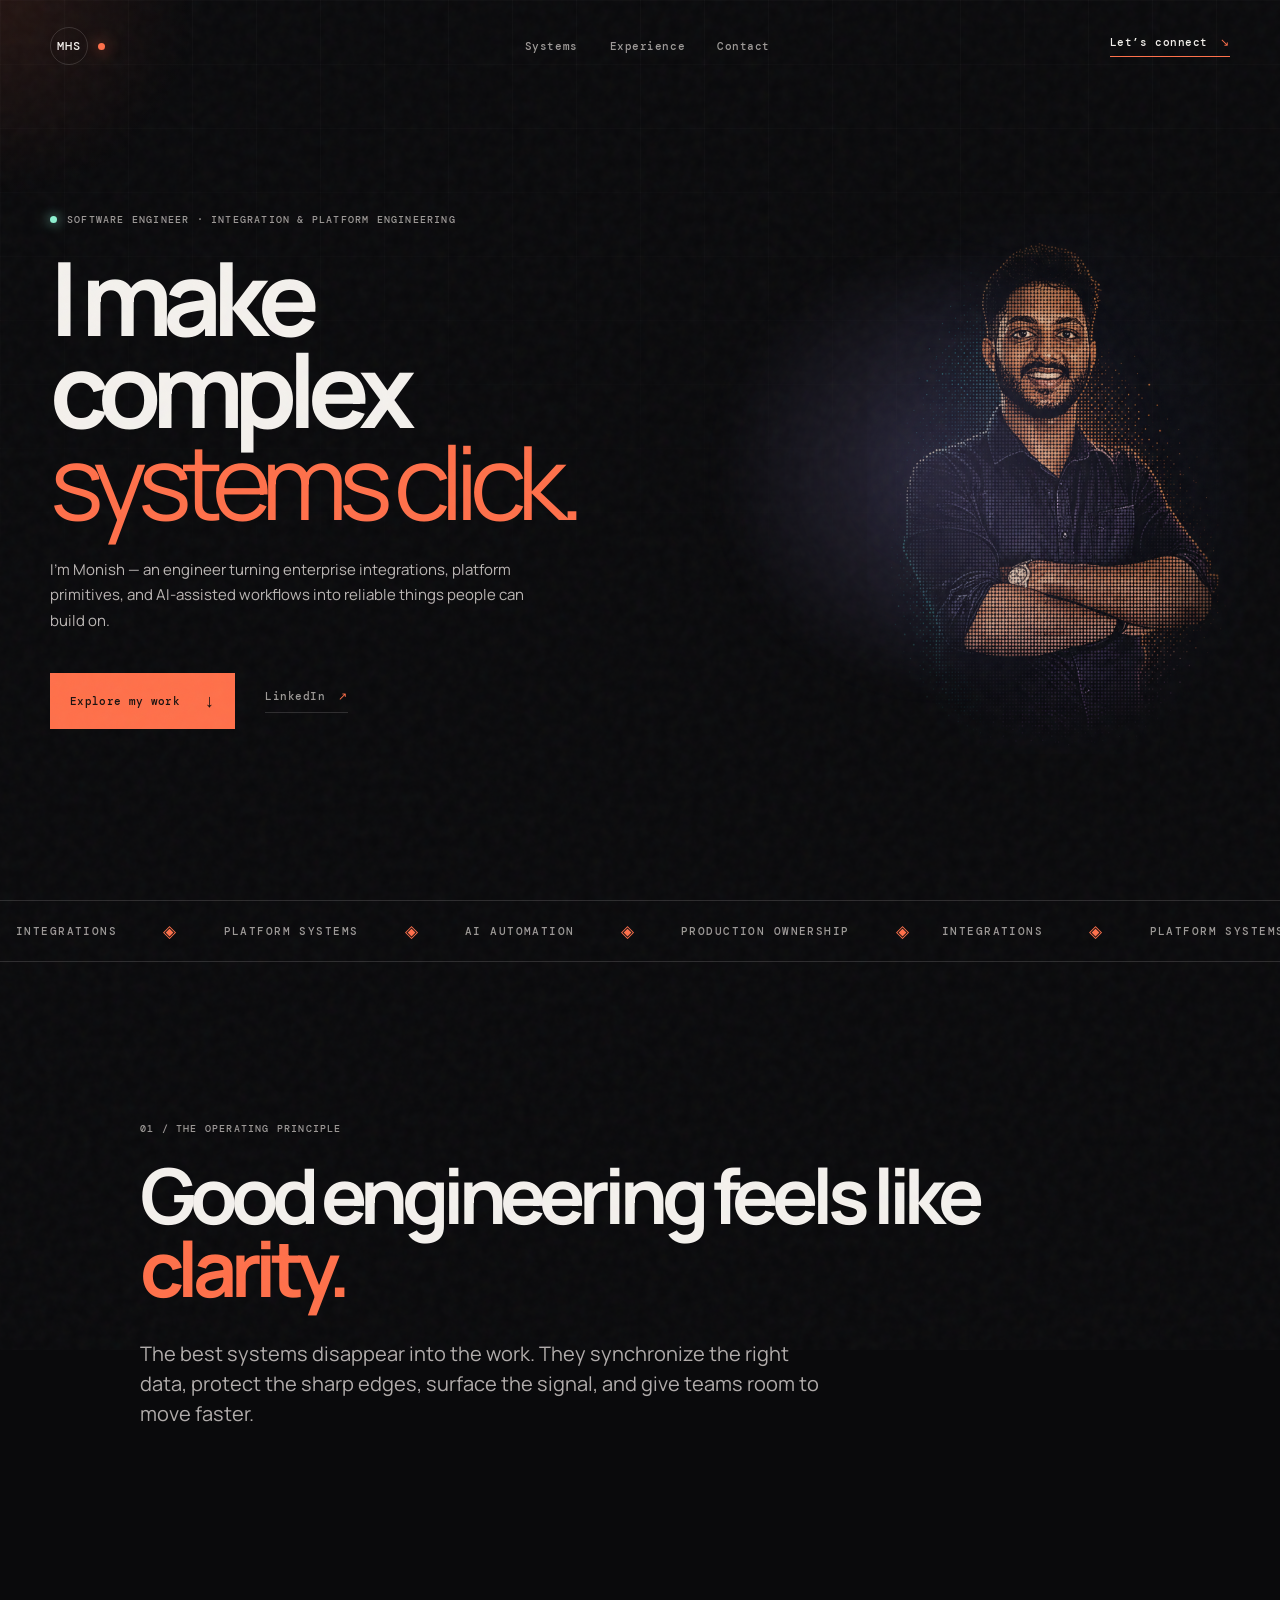
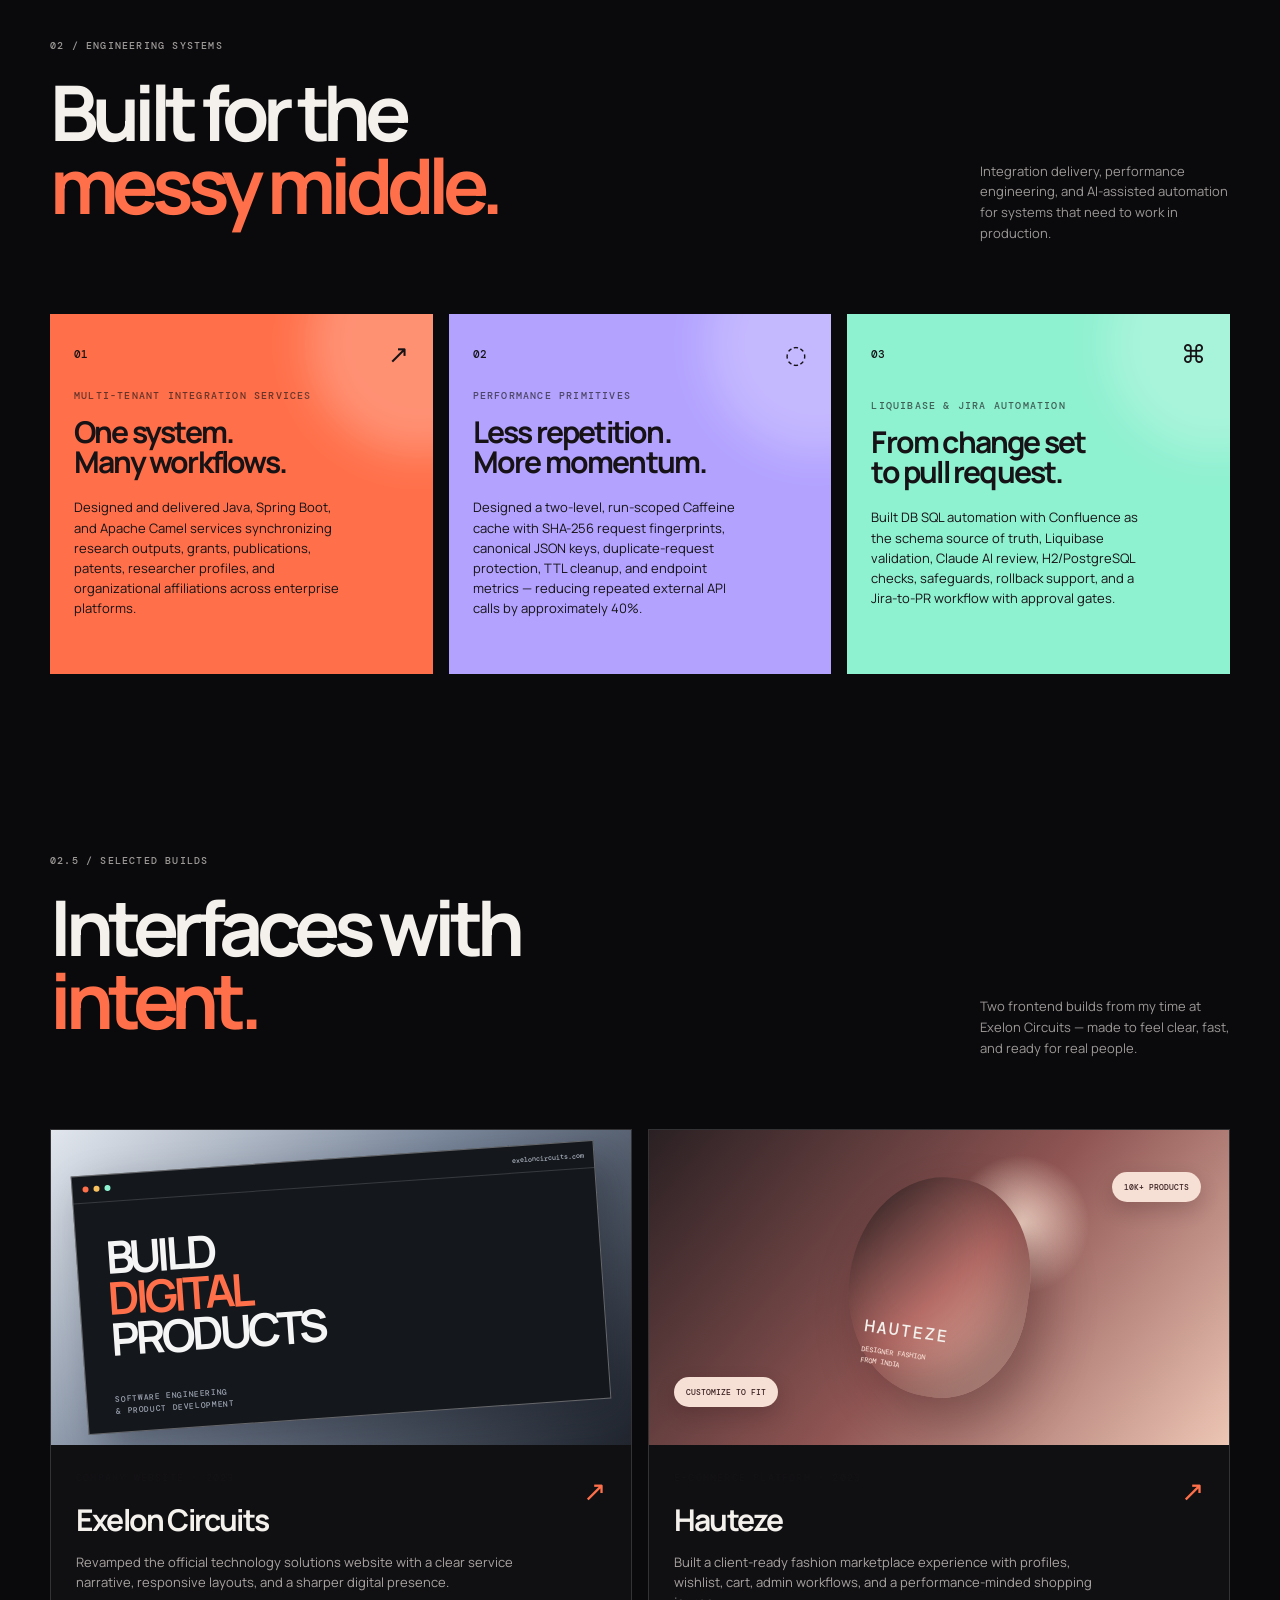
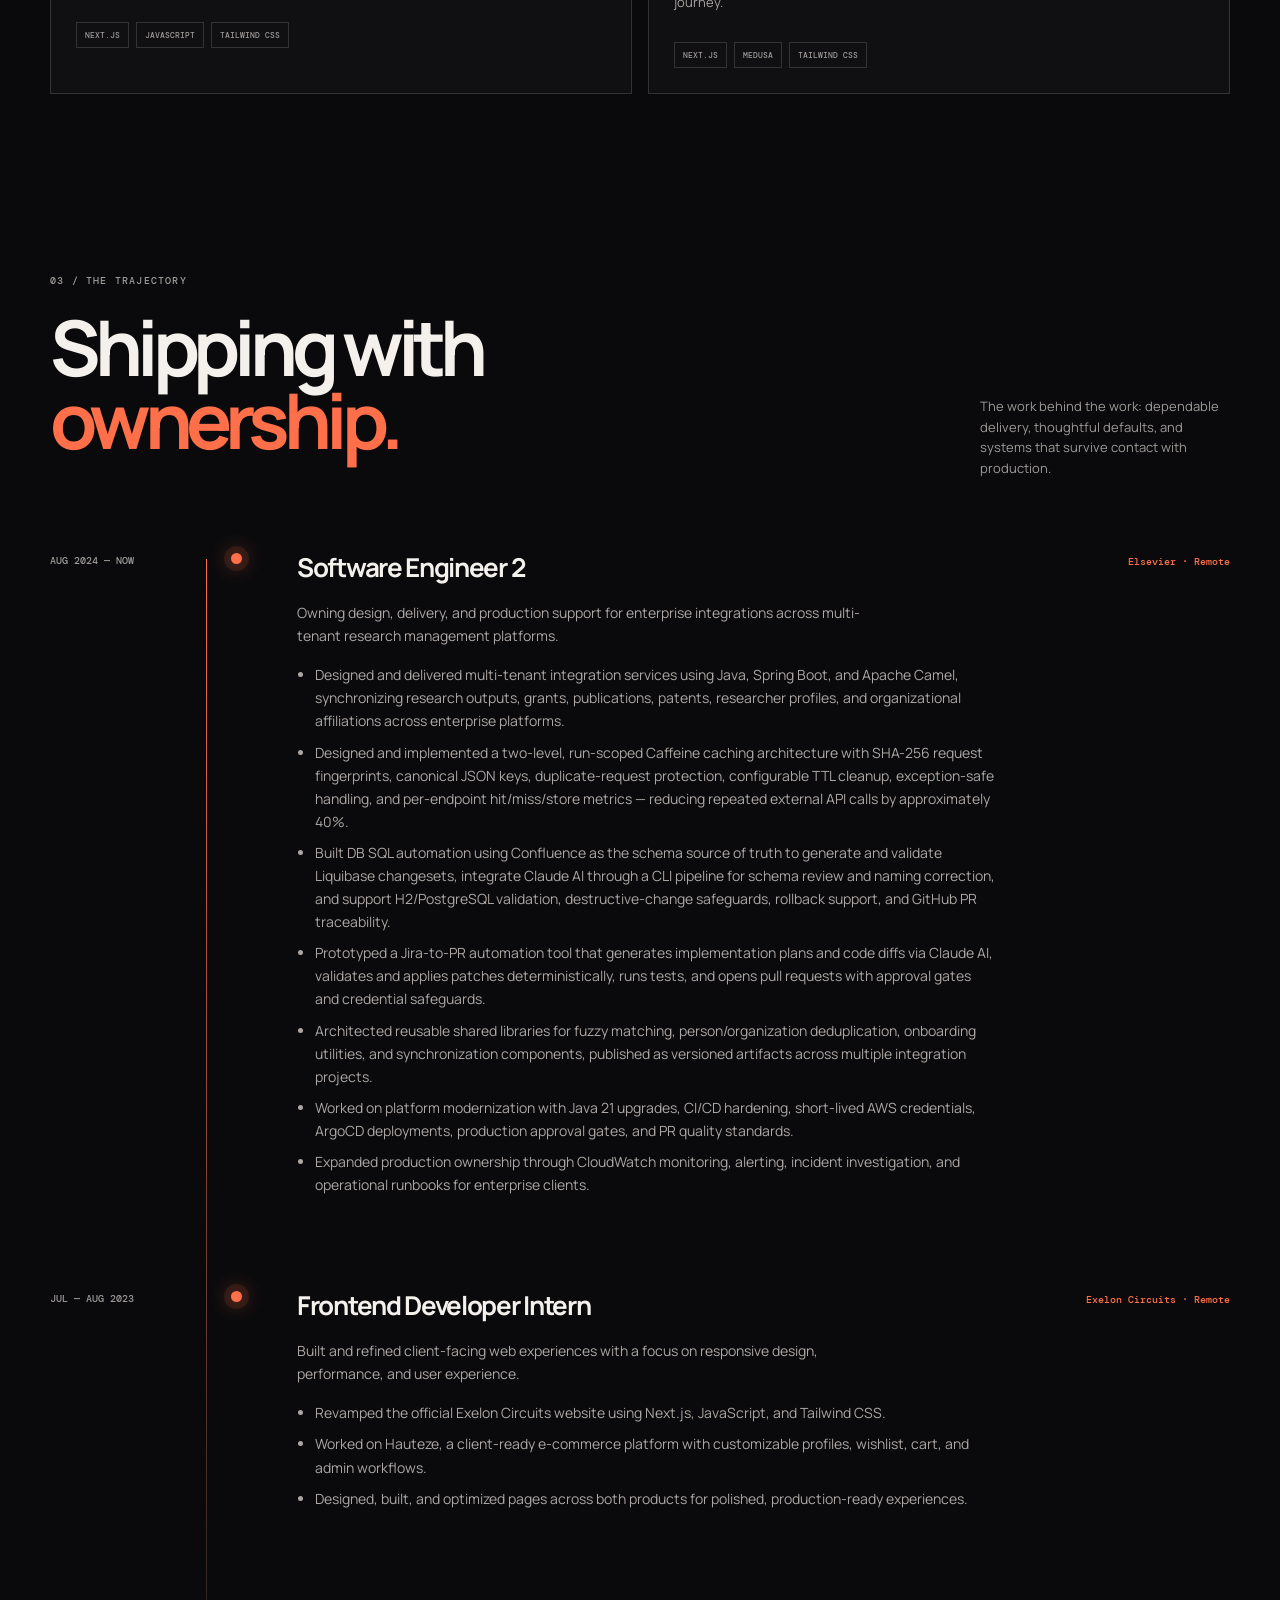
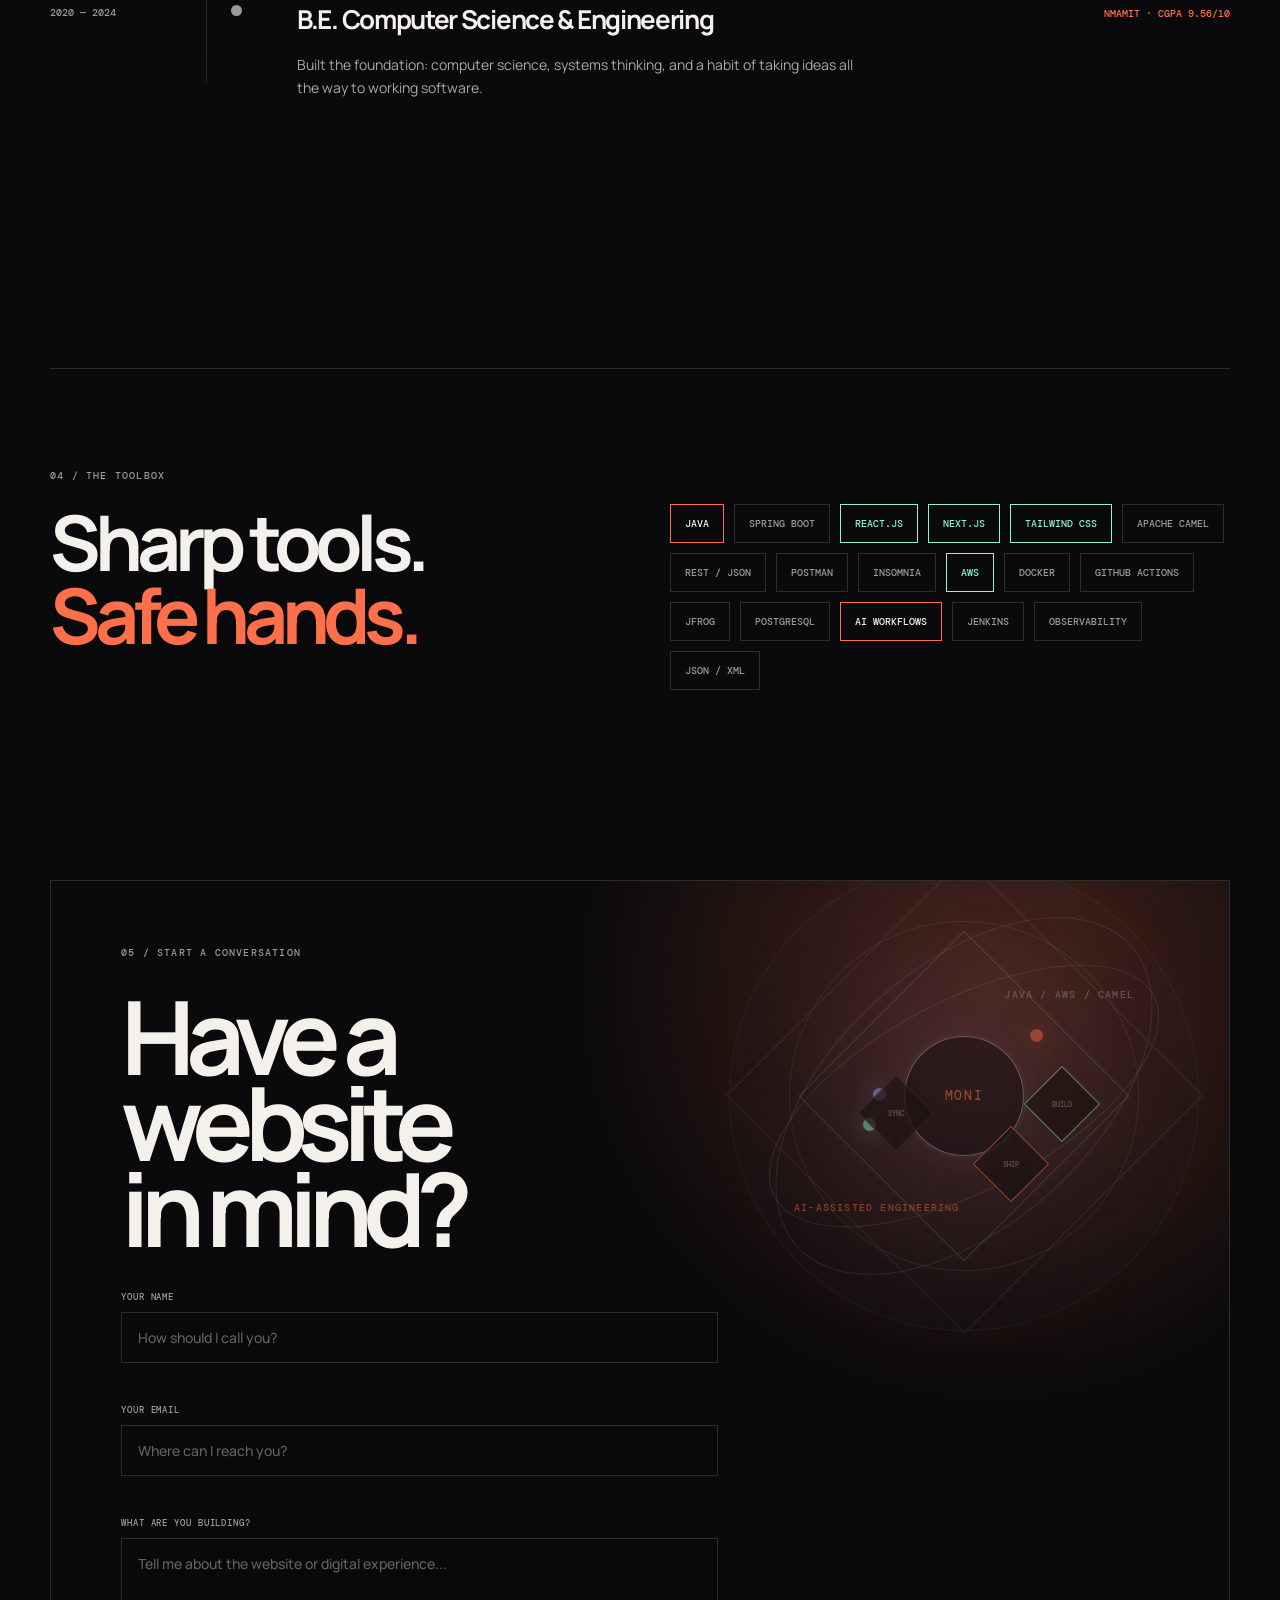
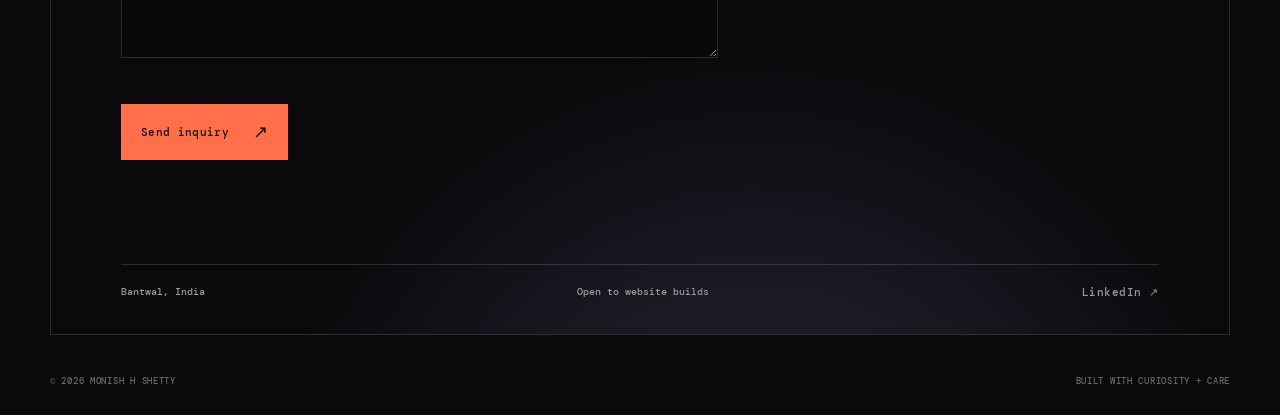
==== commit 94608dd2: "Replace ticker separator icon" ====
--- a/index.html
+++ b/index.html
@@ -50,7 +50,7 @@
         </div>
       </section>
 
-      <div class="ticker" aria-hidden="true"><div class="ticker-track"><div class="ticker-group"><span>INTEGRATIONS</span><b>✳</b><span>PLATFORM SYSTEMS</span><b>✳</b><span>AI AUTOMATION</span><b>✳</b><span>PRODUCTION OWNERSHIP</span><b>✳</b></div><div class="ticker-group" aria-hidden="true"><span>INTEGRATIONS</span><b>✳</b><span>PLATFORM SYSTEMS</span><b>✳</b><span>AI AUTOMATION</span><b>✳</b><span>PRODUCTION OWNERSHIP</span><b>✳</b></div><div class="ticker-group" aria-hidden="true"><span>INTEGRATIONS</span><b>✳</b><span>PLATFORM SYSTEMS</span><b>✳</b><span>AI AUTOMATION</span><b>✳</b><span>PRODUCTION OWNERSHIP</span><b>✳</b></div><div class="ticker-group" aria-hidden="true"><span>INTEGRATIONS</span><b>✳</b><span>PLATFORM SYSTEMS</span><b>✳</b><span>AI AUTOMATION</span><b>✳</b><span>PRODUCTION OWNERSHIP</span><b>✳</b></div></div></div>
+      <div class="ticker" aria-hidden="true"><div class="ticker-track"><div class="ticker-group"><span>INTEGRATIONS</span><b>◈</b><span>PLATFORM SYSTEMS</span><b>◈</b><span>AI AUTOMATION</span><b>◈</b><span>PRODUCTION OWNERSHIP</span><b>◈</b></div><div class="ticker-group" aria-hidden="true"><span>INTEGRATIONS</span><b>◈</b><span>PLATFORM SYSTEMS</span><b>◈</b><span>AI AUTOMATION</span><b>◈</b><span>PRODUCTION OWNERSHIP</span><b>◈</b></div><div class="ticker-group" aria-hidden="true"><span>INTEGRATIONS</span><b>◈</b><span>PLATFORM SYSTEMS</span><b>◈</b><span>AI AUTOMATION</span><b>◈</b><span>PRODUCTION OWNERSHIP</span><b>◈</b></div><div class="ticker-group" aria-hidden="true"><span>INTEGRATIONS</span><b>◈</b><span>PLATFORM SYSTEMS</span><b>◈</b><span>AI AUTOMATION</span><b>◈</b><span>PRODUCTION OWNERSHIP</span><b>◈</b></div></div></div>
 
       <section class="manifesto section-shell reveal">
         <p class="section-kicker">01 / The operating principle</p>
--- a/restore.css
+++ b/restore.css
@@ -55,15 +55,17 @@
   content: "";
   position: absolute;
   z-index: 2;
-  right: 16px;
-  top: 118px;
-  width: 246px;
-  height: 350px;
+  right: -22px;
+  top: 28px;
+  width: 390px;
+  height: 540px;
   pointer-events: none;
   background: url("assets/monish-halftone-contact.png") center / contain no-repeat;
   opacity: .88;
   mix-blend-mode: screen;
   filter: saturate(.9) contrast(1.08);
+  -webkit-mask-image: radial-gradient(ellipse at center, #000 48%, transparent 78%);
+  mask-image: radial-gradient(ellipse at center, #000 48%, transparent 78%);
 }
 
 .contact::after {
@@ -84,9 +86,20 @@
 }
 
 .contact-system {
-  height: 330px;
-  max-width: 500px;
-  margin: 0 0 22px auto;
+  position: absolute;
+  z-index: 0;
+  top: 30px;
+  right: 0;
+  width: 390px;
+  height: 300px;
+  margin: 0;
+  opacity: .48;
+  pointer-events: none;
+}
+
+.contact h2,
+.contact-form {
+  max-width: 630px;
 }
 
 .contact::after {
@@ -111,4 +124,52 @@
   to { transform: translate3d(-25%, 0, 0); }
 }
 
-@media(max-width:800px){.hero-visual::after{right:0;top:55px;width:200px;height:300px;opacity:.86}.contact::after{display:none}.contact-system{height:280px;width:100%;margin:0 0 24px}.contact h2{max-width:100%}}
+@media(max-width:800px){.hero-visual::after{right:-22px;top:18px;width:280px;height:410px;opacity:.86}.contact::after{display:none}.contact-system{top:36px;right:-58px;width:300px;height:230px;opacity:.22}.contact h2,.contact-form{max-width:100%}}
+
+/* Keep the contact artwork beside the conversation instead of inserting a
+   large empty block between the heading and the fields. */
+@media(min-width:801px){
+  .contact{
+    display:grid;
+    grid-template-columns:minmax(0,1fr) minmax(270px,390px);
+    column-gap:clamp(24px,4vw,56px);
+    row-gap:0;
+    align-items:start;
+  }
+  .contact > .section-kicker,
+  .contact > h2,
+  .contact > .contact-form{
+    grid-column:1;
+  }
+  .contact > .section-kicker{grid-row:1}
+  .contact > h2{grid-row:2}
+  .contact > .contact-form{grid-row:3}
+  .contact-system{
+    position:relative;
+    top:auto;
+    right:auto;
+    grid-column:2;
+    grid-row:1 / span 3;
+    width:100%;
+    height:300px;
+    margin:0;
+    align-self:start;
+  }
+  .contact > .contact-footer{
+    grid-column:1 / -1;
+    grid-row:4;
+  }
+}
+
+@media(max-width:800px){
+  .contact{display:block}
+  .contact-system{
+    position:absolute;
+    top:56px;
+    right:-70px;
+    width:280px;
+    height:230px;
+    margin:0;
+    opacity:.2;
+  }
+}
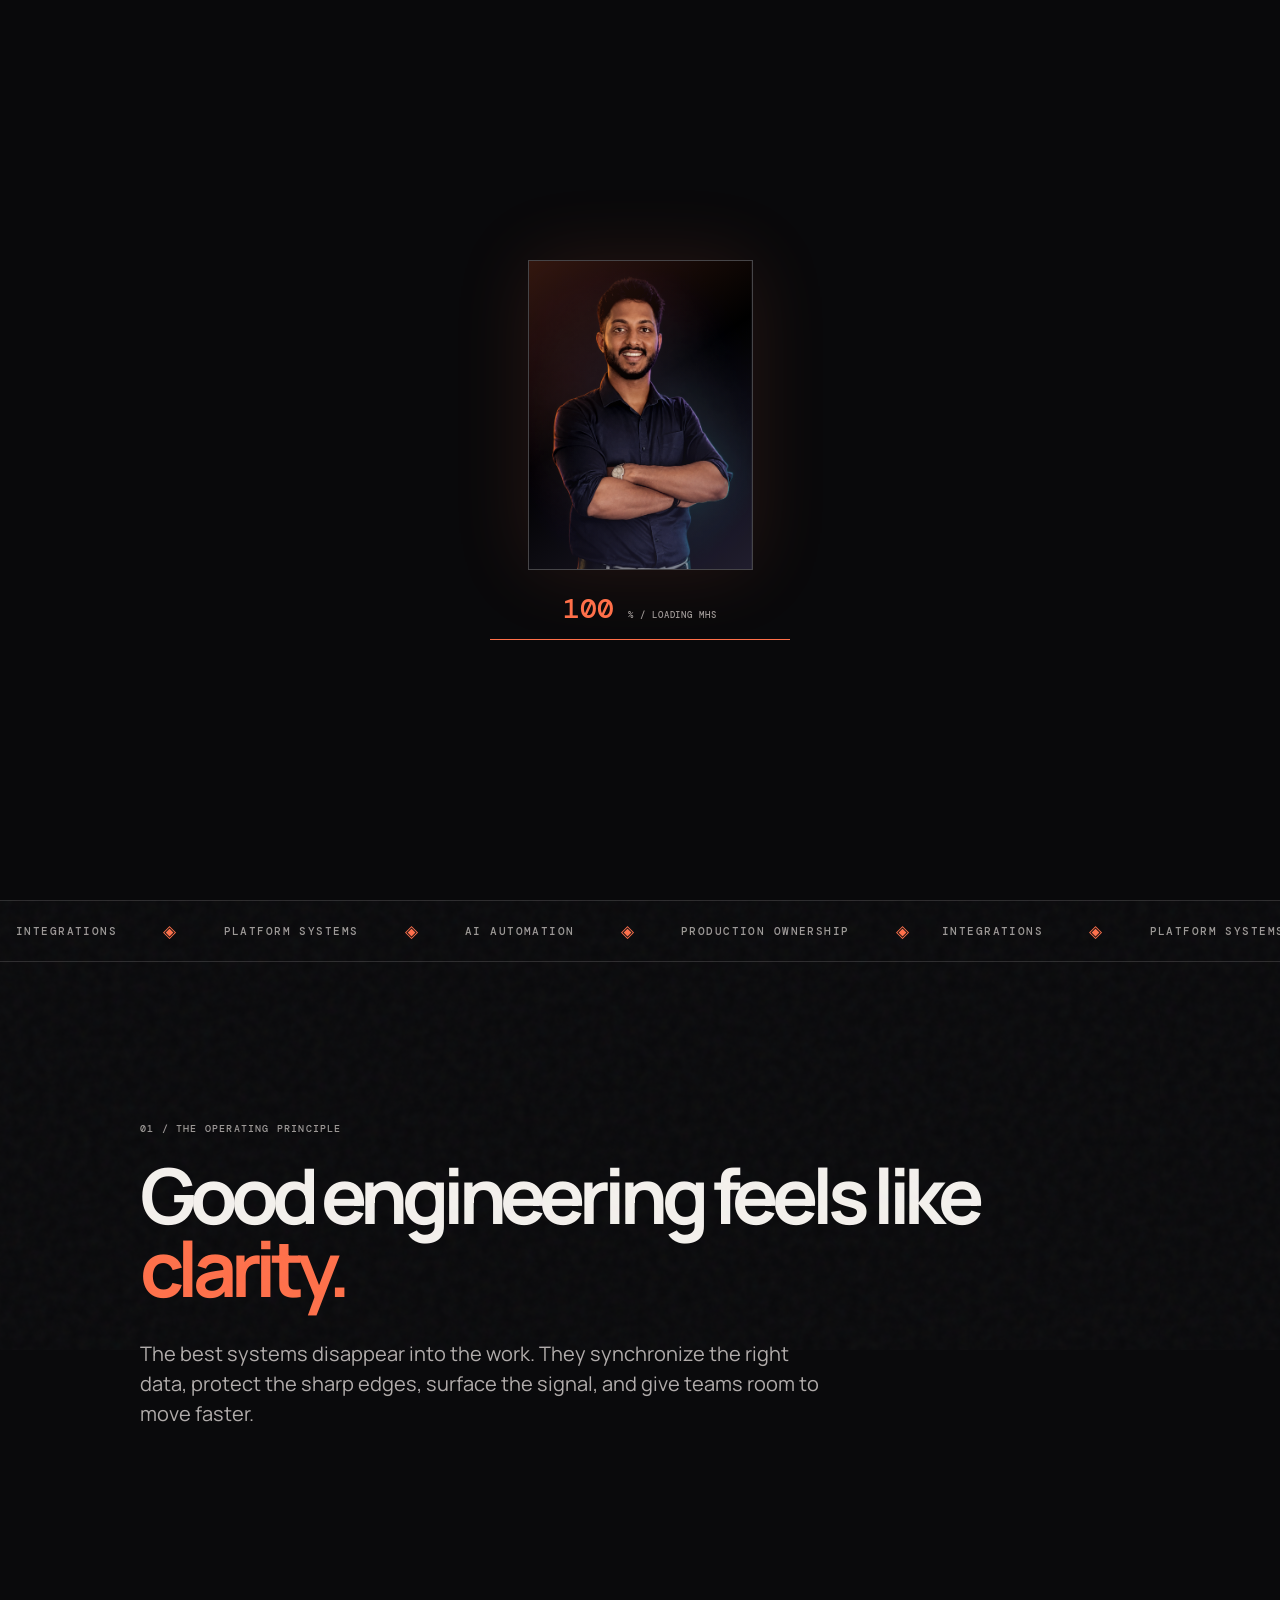
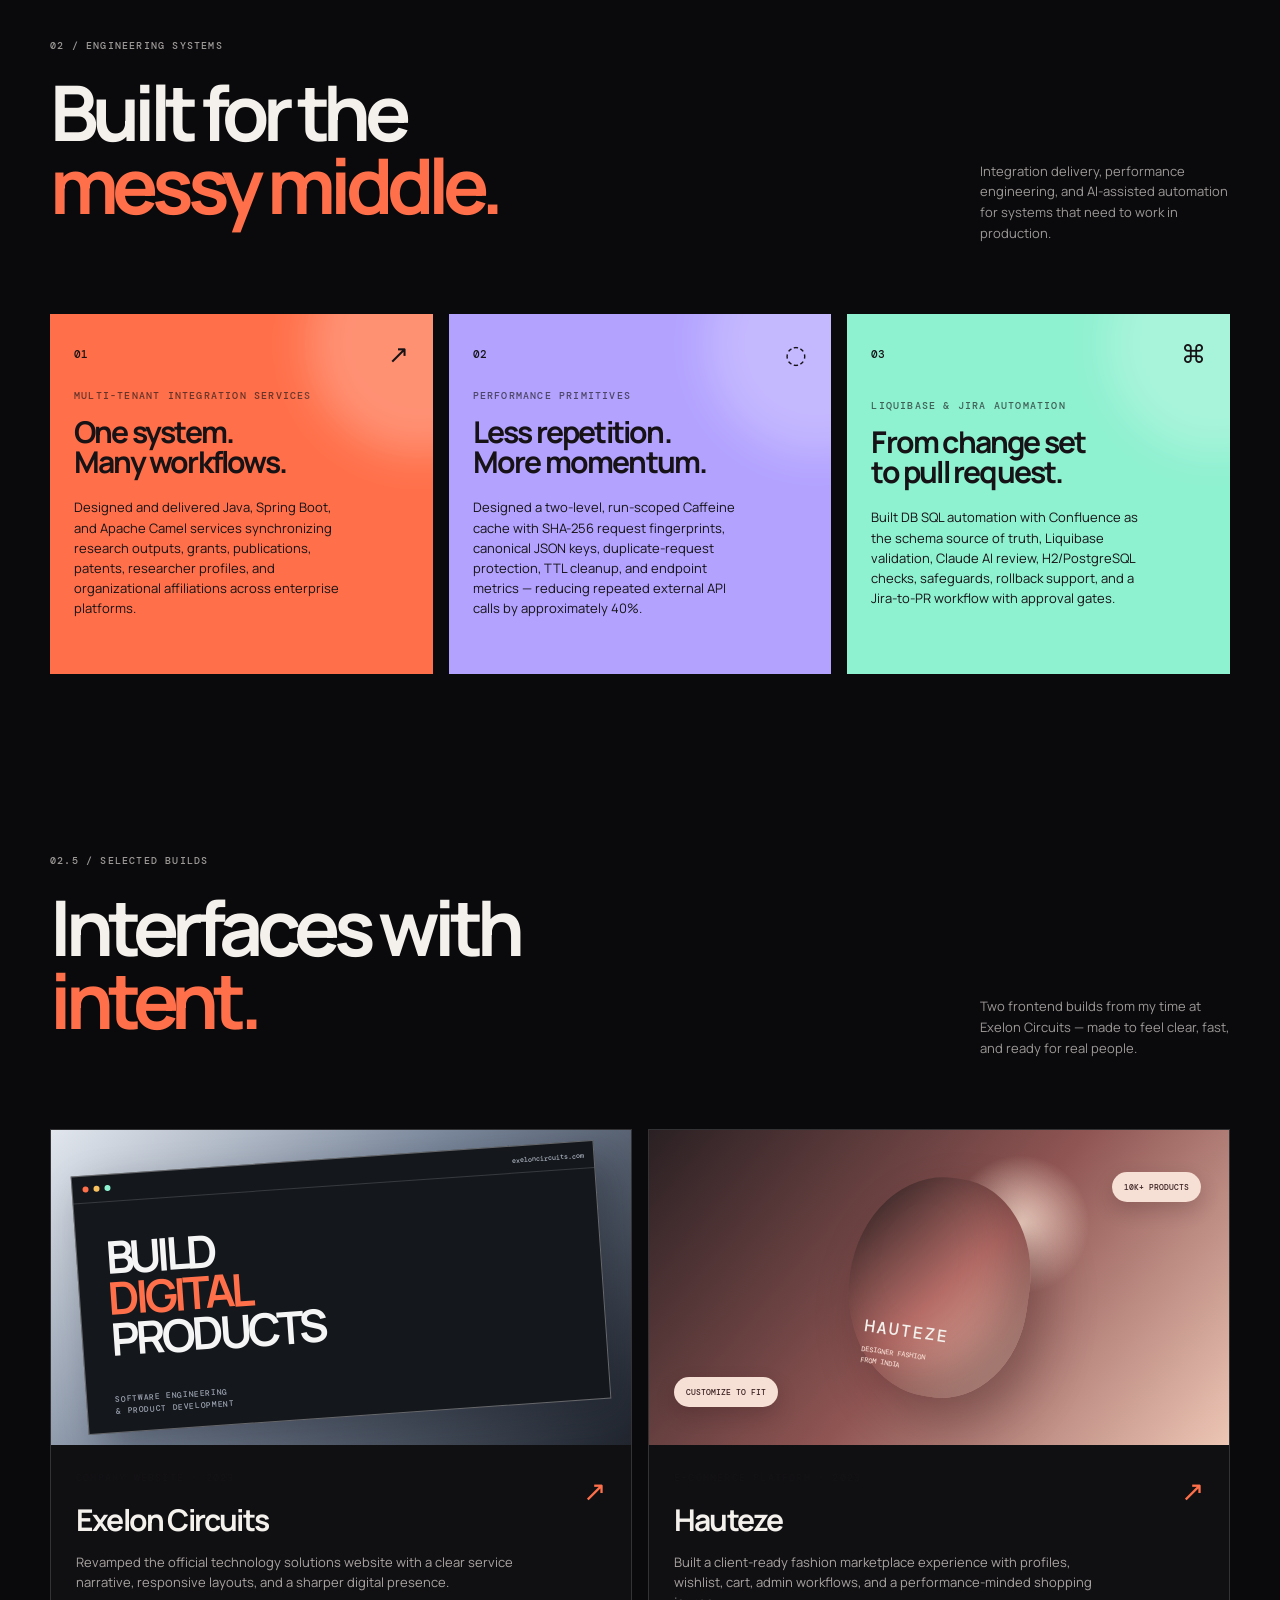
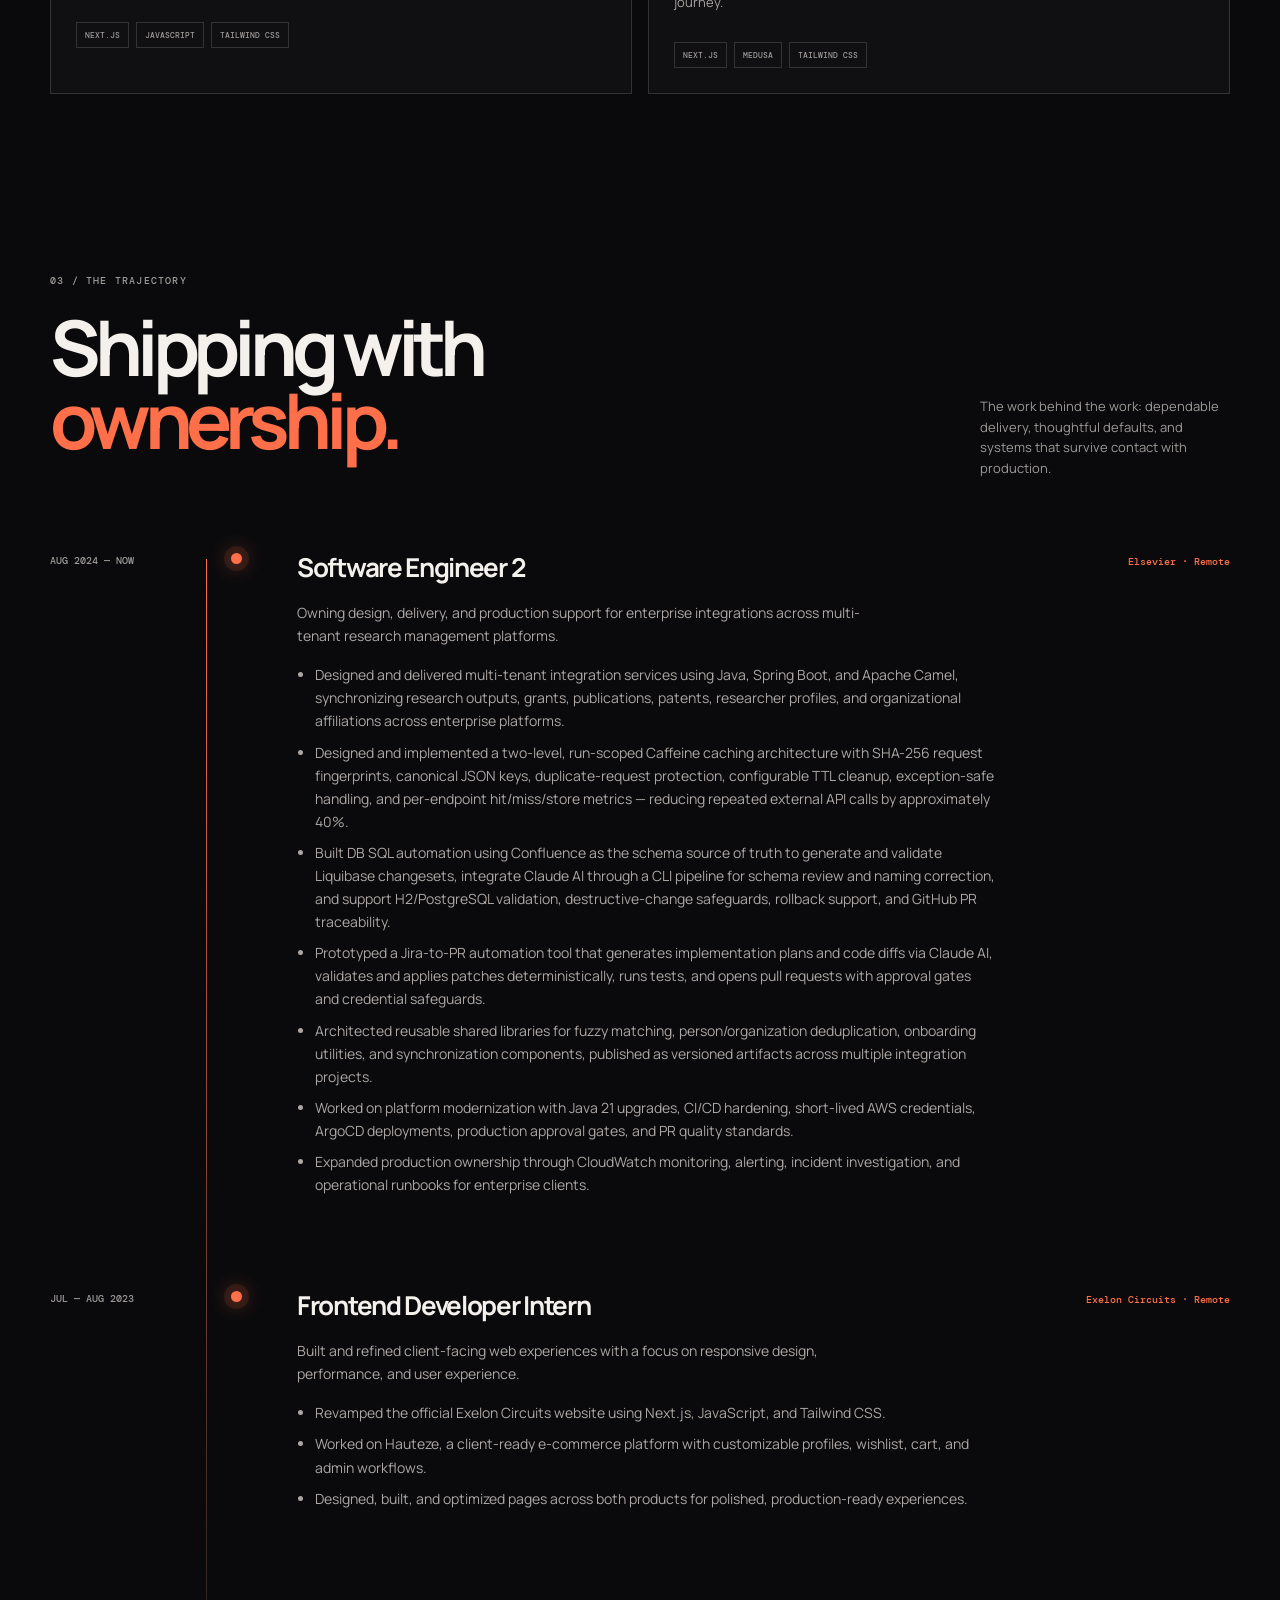
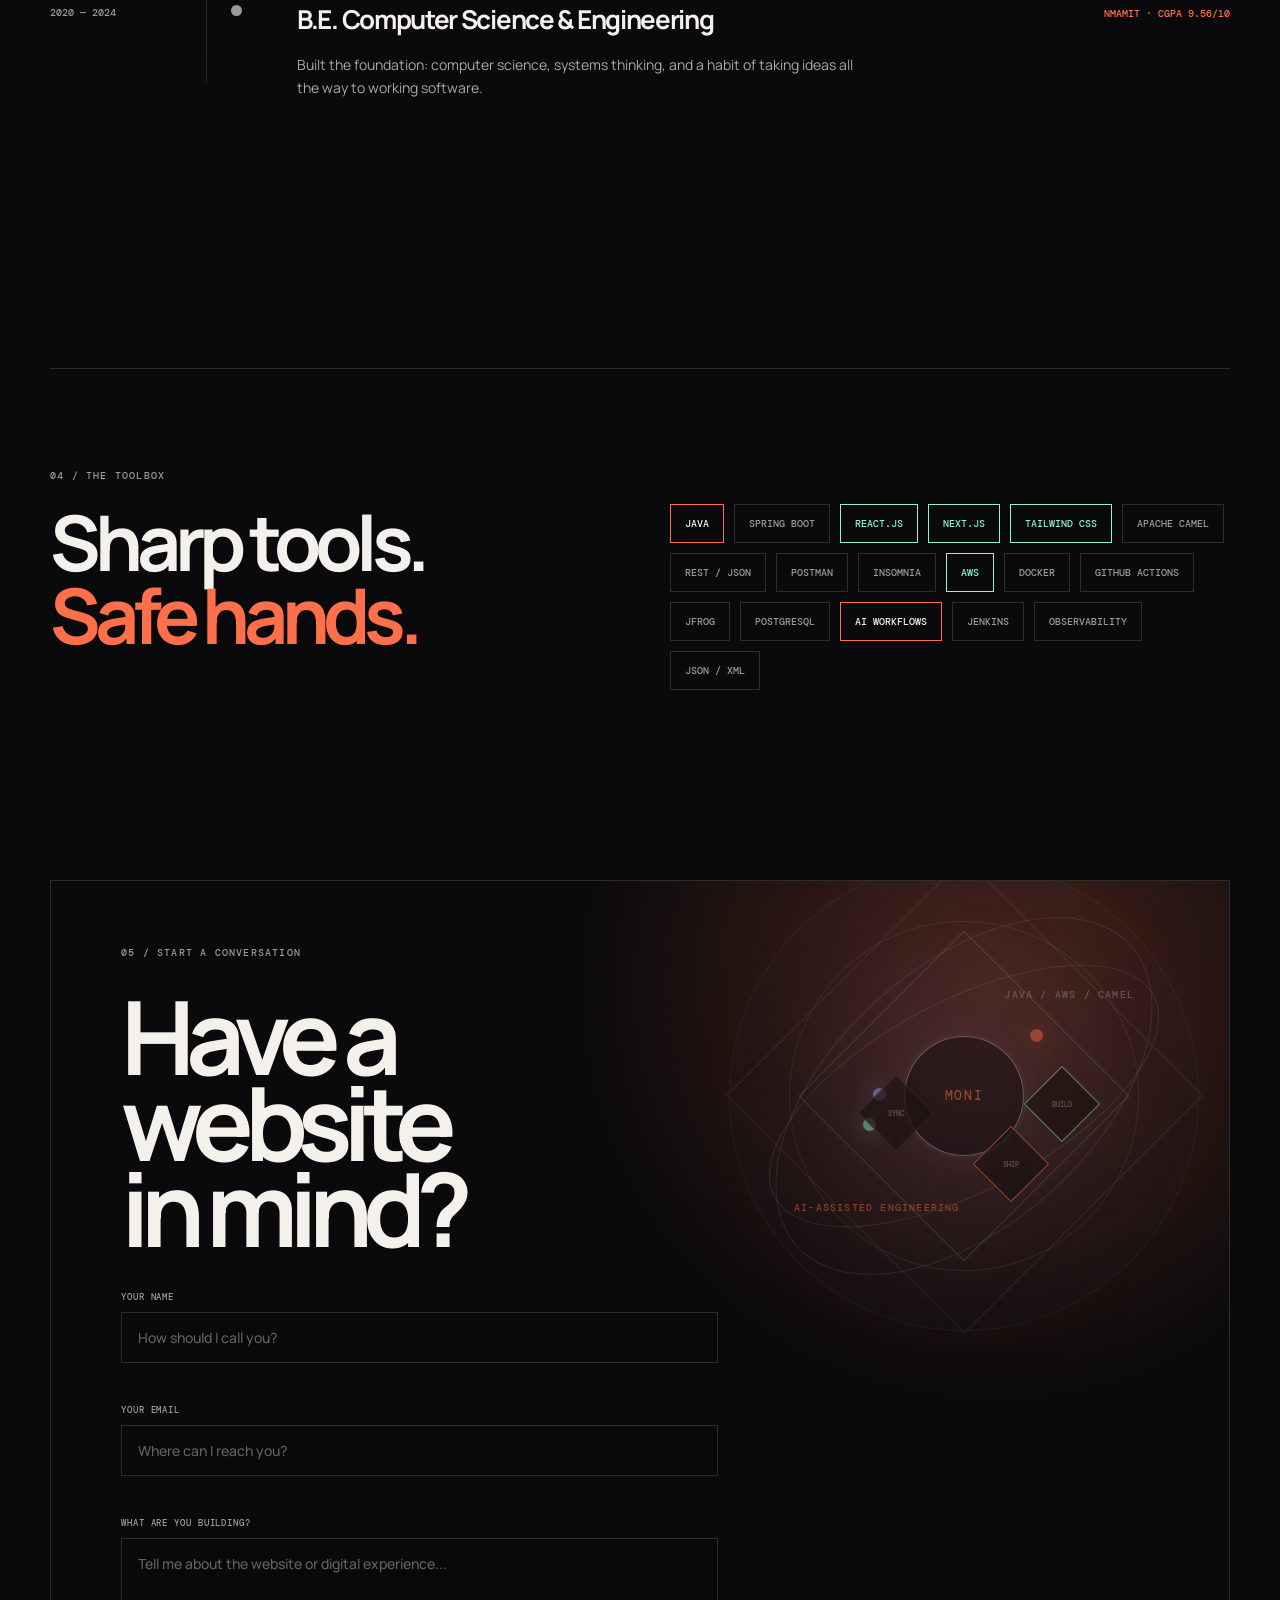
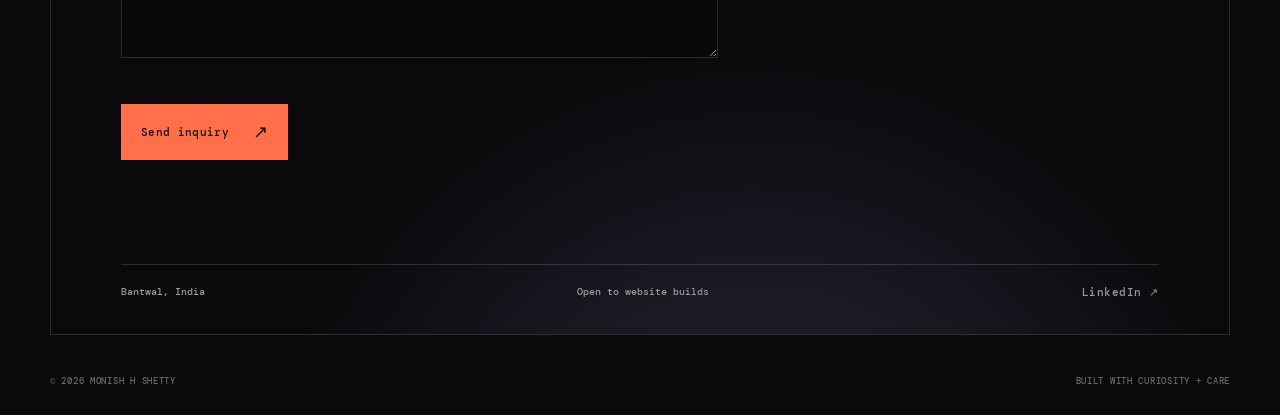
==== commit 8186ddba: "Add portfolio SEO metadata and sitemap" ====
--- a/index.html
+++ b/index.html
@@ -4,11 +4,56 @@
     <meta charset="UTF-8" />
     <meta name="viewport" content="width=device-width, initial-scale=1.0" />
     <meta name="theme-color" content="#09090b" />
-    <meta name="description" content="Monish H Shetty — Software Engineer building resilient integrations, platforms, and AI-assisted developer workflows." />
-    <meta property="og:title" content="Monish H Shetty — Integration × Platform × AI" />
-    <meta property="og:description" content="Software engineer building resilient systems and sharper developer workflows." />
+    <meta name="author" content="Monish H. Shetty" />
+    <meta name="robots" content="index, follow, max-image-preview:large" />
+    <meta name="description" content="Monish H. Shetty is a Software Engineer building resilient integrations, platform systems, AI-assisted automation, and modern websites." />
+    <link rel="canonical" href="https://monish-h-shetty.vercel.app/" />
+    <meta property="og:url" content="https://monish-h-shetty.vercel.app/" />
+    <meta property="og:title" content="Monish H. Shetty — Software Engineer" />
+    <meta property="og:description" content="Software Engineer building resilient integrations, platform systems, AI-assisted automation, and modern websites." />
     <meta property="og:type" content="website" />
-    <title>Monish H Shetty — Integration × Platform × AI</title>
+    <meta property="og:site_name" content="Monish H. Shetty" />
+    <meta property="og:image" content="https://monish-h-shetty.vercel.app/assets/monish-halftone-contact.png" />
+    <meta property="og:image:alt" content="Monish H. Shetty — Software Engineer" />
+    <meta name="twitter:card" content="summary_large_image" />
+    <meta name="twitter:title" content="Monish H. Shetty — Software Engineer" />
+    <meta name="twitter:description" content="Integration, platform engineering, AI-assisted automation, and modern websites by Monish H. Shetty." />
+    <meta name="twitter:image" content="https://monish-h-shetty.vercel.app/assets/monish-halftone-contact.png" />
+    <title>Monish H. Shetty — Software Engineer | Integration &amp; Platform Engineering</title>
+    <script type="application/ld+json">
+      {
+        "@context": "https://schema.org",
+        "@graph": [
+          {
+            "@type": "Person",
+            "@id": "https://monish-h-shetty.vercel.app/#monish-shetty",
+            "name": "Monish H. Shetty",
+            "alternateName": ["Monish Shetty", "Monish H Shetty"],
+            "url": "https://monish-h-shetty.vercel.app/",
+            "image": "https://monish-h-shetty.vercel.app/assets/monish-halftone-contact.png",
+            "jobTitle": "Software Engineer",
+            "description": "Software Engineer specializing in integration and platform engineering, AI-assisted automation, and production ownership.",
+            "sameAs": [
+              "https://www.linkedin.com/in/monish-h-shetty-258928252/",
+              "https://github.com/MonishShetty"
+            ],
+            "knowsAbout": [
+              "Java", "Spring Boot", "Apache Camel", "React.js", "Next.js",
+              "Tailwind CSS", "AWS", "Liquibase", "Jira automation", "AI-assisted software engineering"
+            ]
+          },
+          {
+            "@type": "WebSite",
+            "@id": "https://monish-h-shetty.vercel.app/#website",
+            "url": "https://monish-h-shetty.vercel.app/",
+            "name": "Monish H. Shetty",
+            "alternateName": "Monish Shetty",
+            "description": "The portfolio of Monish H. Shetty, Software Engineer.",
+            "publisher": { "@id": "https://monish-h-shetty.vercel.app/#monish-shetty" }
+          }
+        ]
+      }
+    </script>
     <link rel="preconnect" href="https://fonts.googleapis.com" />
     <link rel="preconnect" href="https://fonts.gstatic.com" crossorigin />
     <link href="https://fonts.googleapis.com/css2?family=DM+Mono:wght@400;500&family=Manrope:wght@400;500;600;700;800&display=swap" rel="stylesheet" />
--- a/restore.css
+++ b/restore.css
@@ -173,3 +173,16 @@
     opacity:.2;
   }
 }
+
+/* Give the tight hero display face enough air between the c and l in
+   “click” so the word remains immediately legible at large sizes. */
+.hero h1 em{letter-spacing:-.04em}
+
+@media(max-width:800px){
+  .hero > *,
+  .hero-copy,
+  .hero-visual{min-width:0;width:100%}
+  .hero h1 em{white-space:normal}
+  .hero h1{font-size:clamp(3.4rem,16vw,5.5rem);max-width:100%}
+  .hero-intro{max-width:100%}
+}
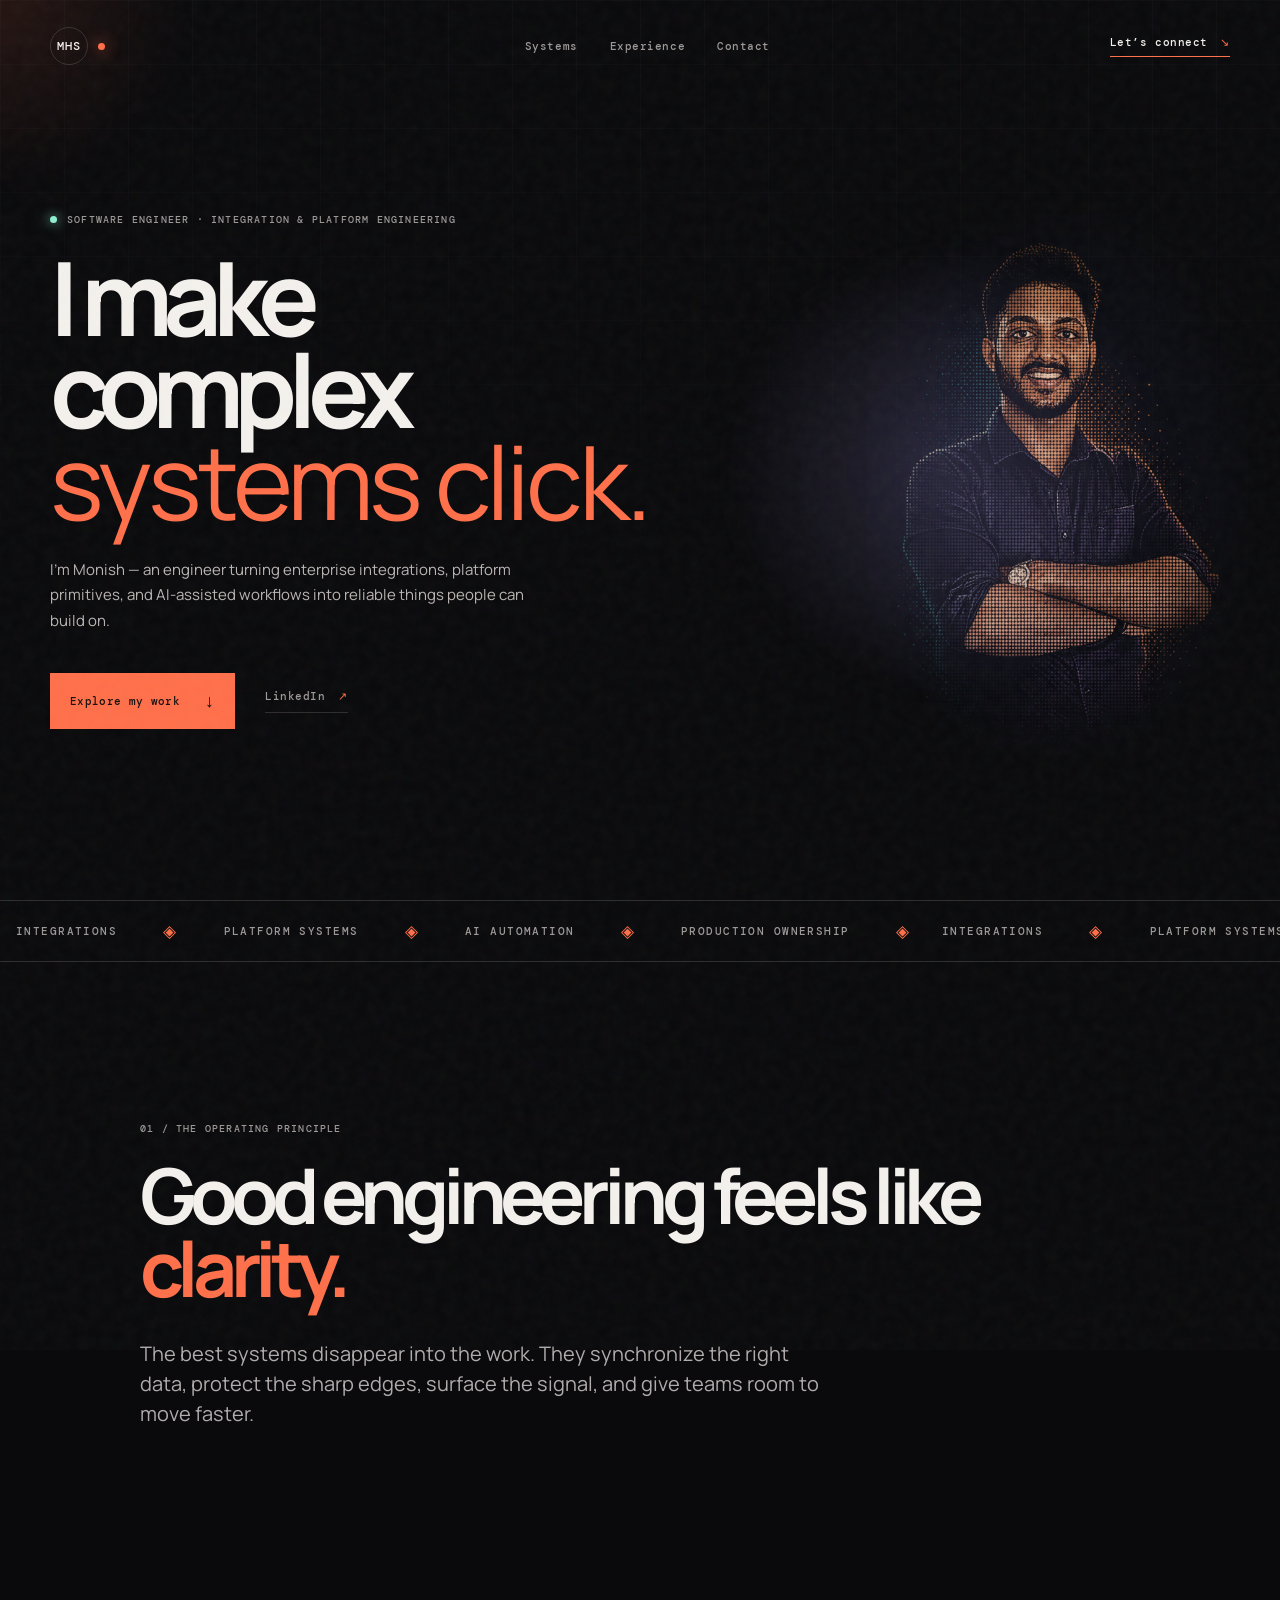
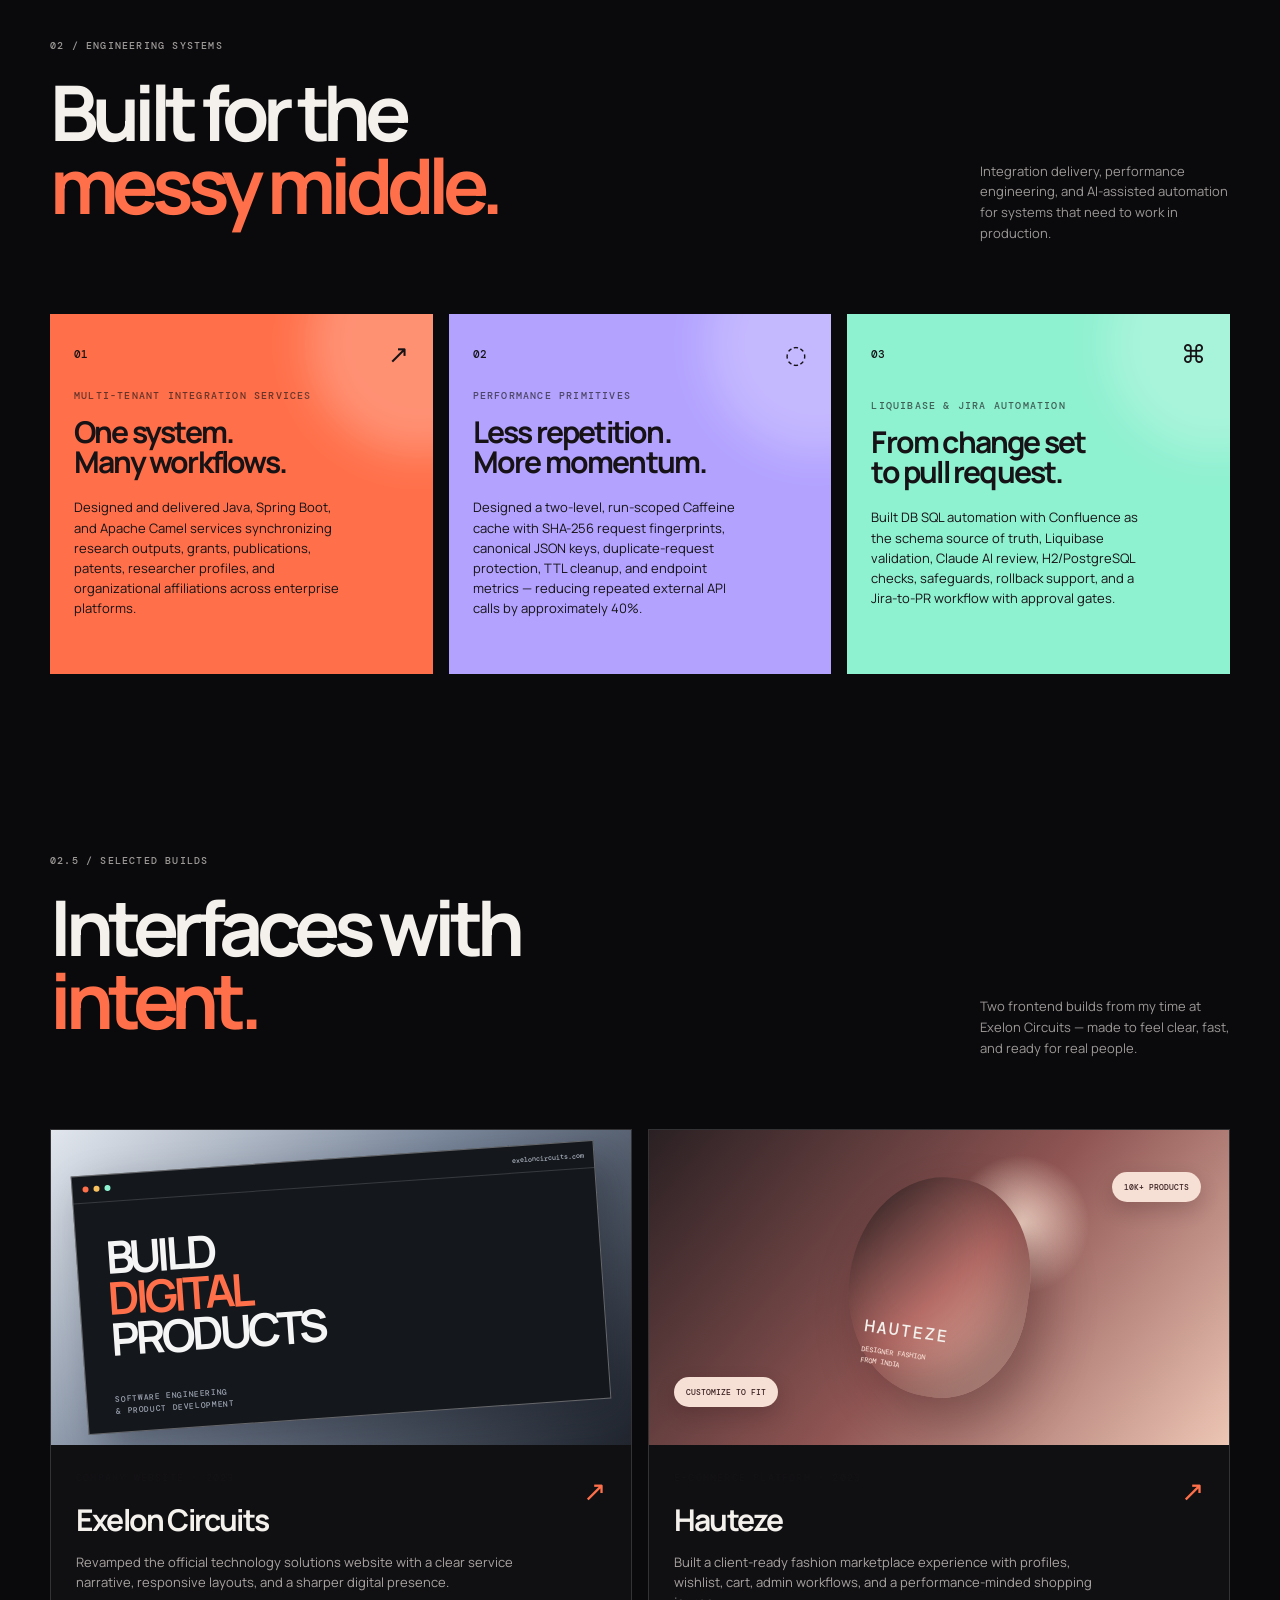
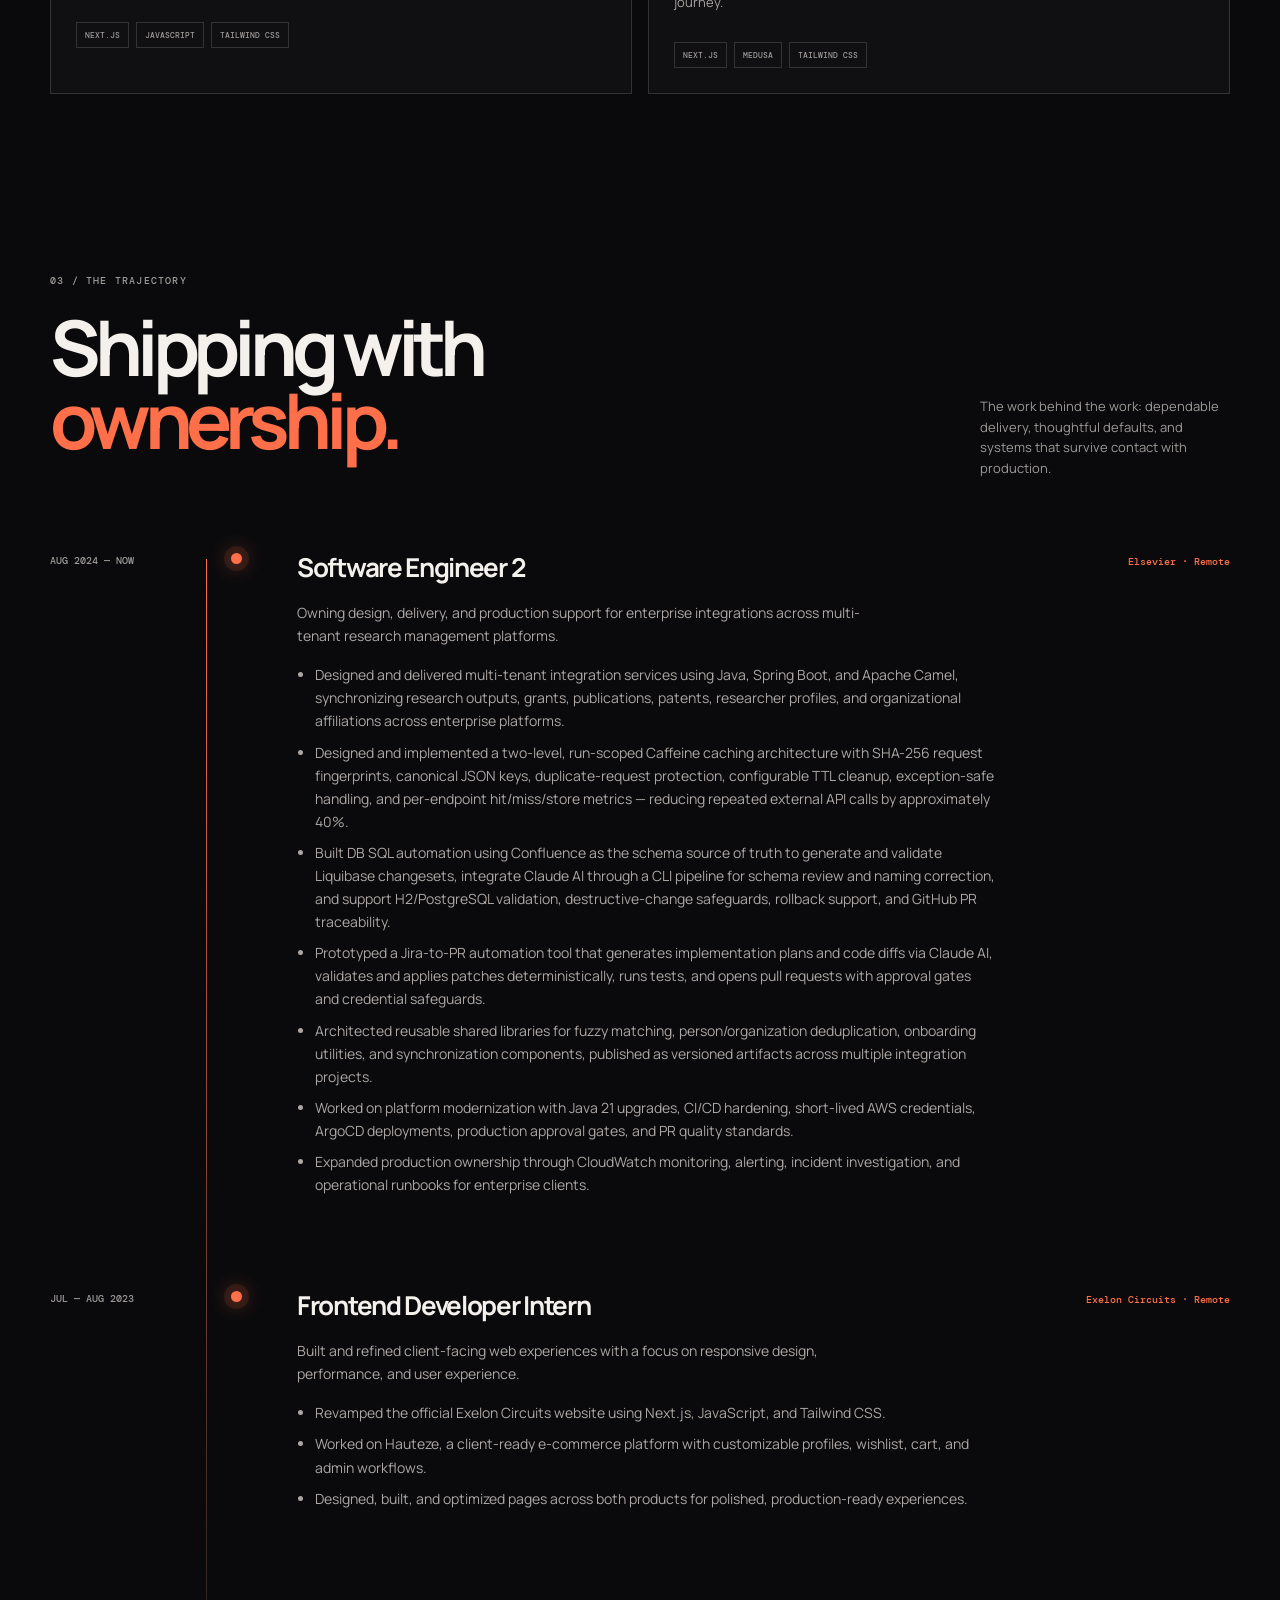
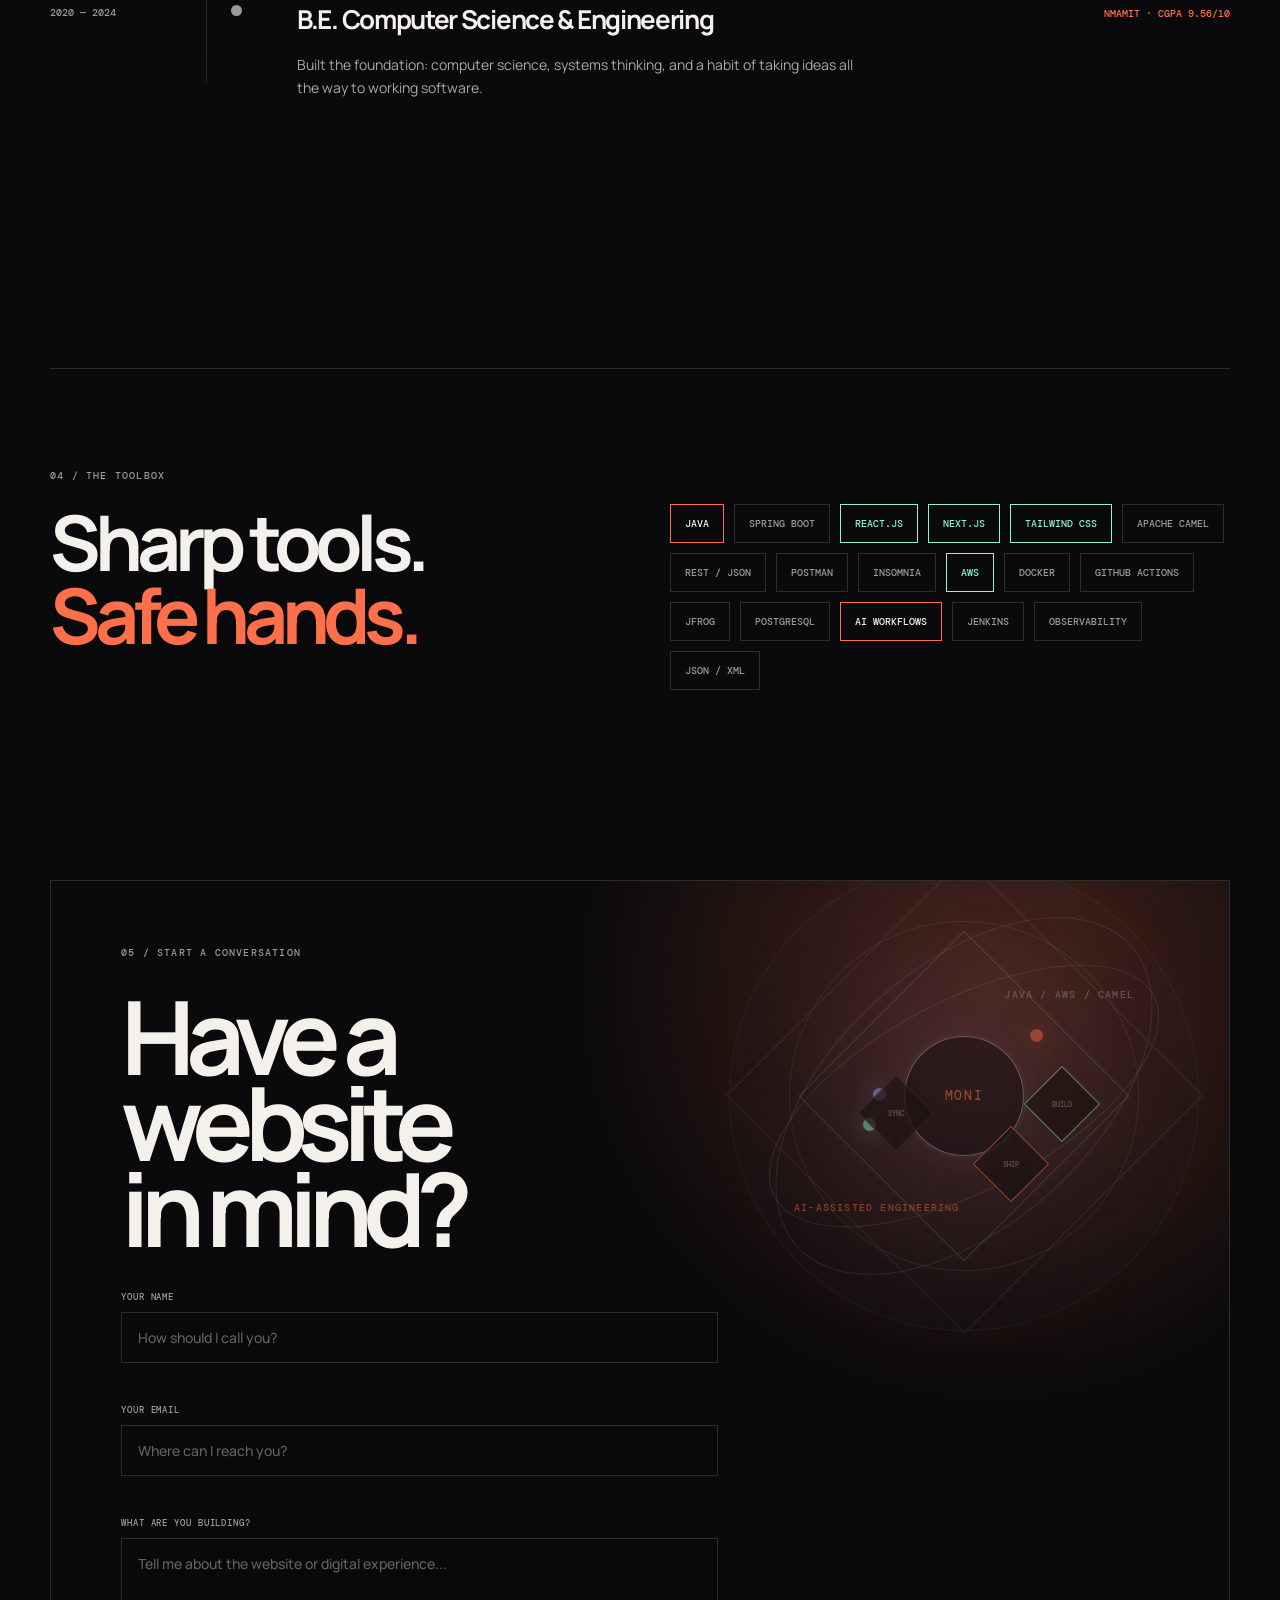
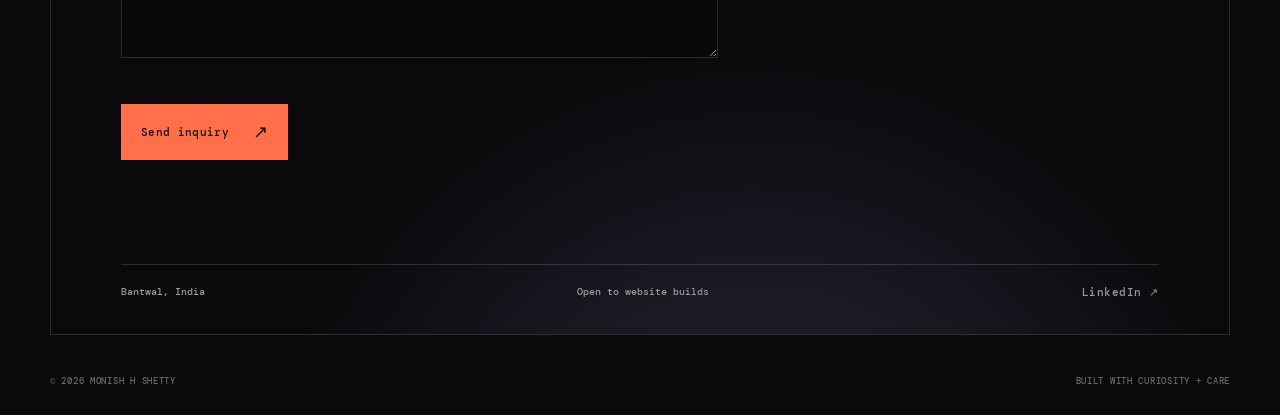
==== commit 2d10bbd8: "Add branded MHS favicon and site identity" ====
--- a/index.html
+++ b/index.html
@@ -5,9 +5,12 @@
     <meta name="viewport" content="width=device-width, initial-scale=1.0" />
     <meta name="theme-color" content="#09090b" />
     <meta name="author" content="Monish H. Shetty" />
+    <meta name="application-name" content="Monish H. Shetty" />
     <meta name="robots" content="index, follow, max-image-preview:large" />
     <meta name="description" content="Monish H. Shetty is a Software Engineer building resilient integrations, platform systems, AI-assisted automation, and modern websites." />
     <link rel="canonical" href="https://monish-h-shetty.vercel.app/" />
+    <link rel="icon" type="image/svg+xml" href="assets/mhs-favicon.svg" />
+    <link rel="apple-touch-icon" href="assets/mhs-favicon.svg" />
     <meta property="og:url" content="https://monish-h-shetty.vercel.app/" />
     <meta property="og:title" content="Monish H. Shetty — Software Engineer" />
     <meta property="og:description" content="Software Engineer building resilient integrations, platform systems, AI-assisted automation, and modern websites." />
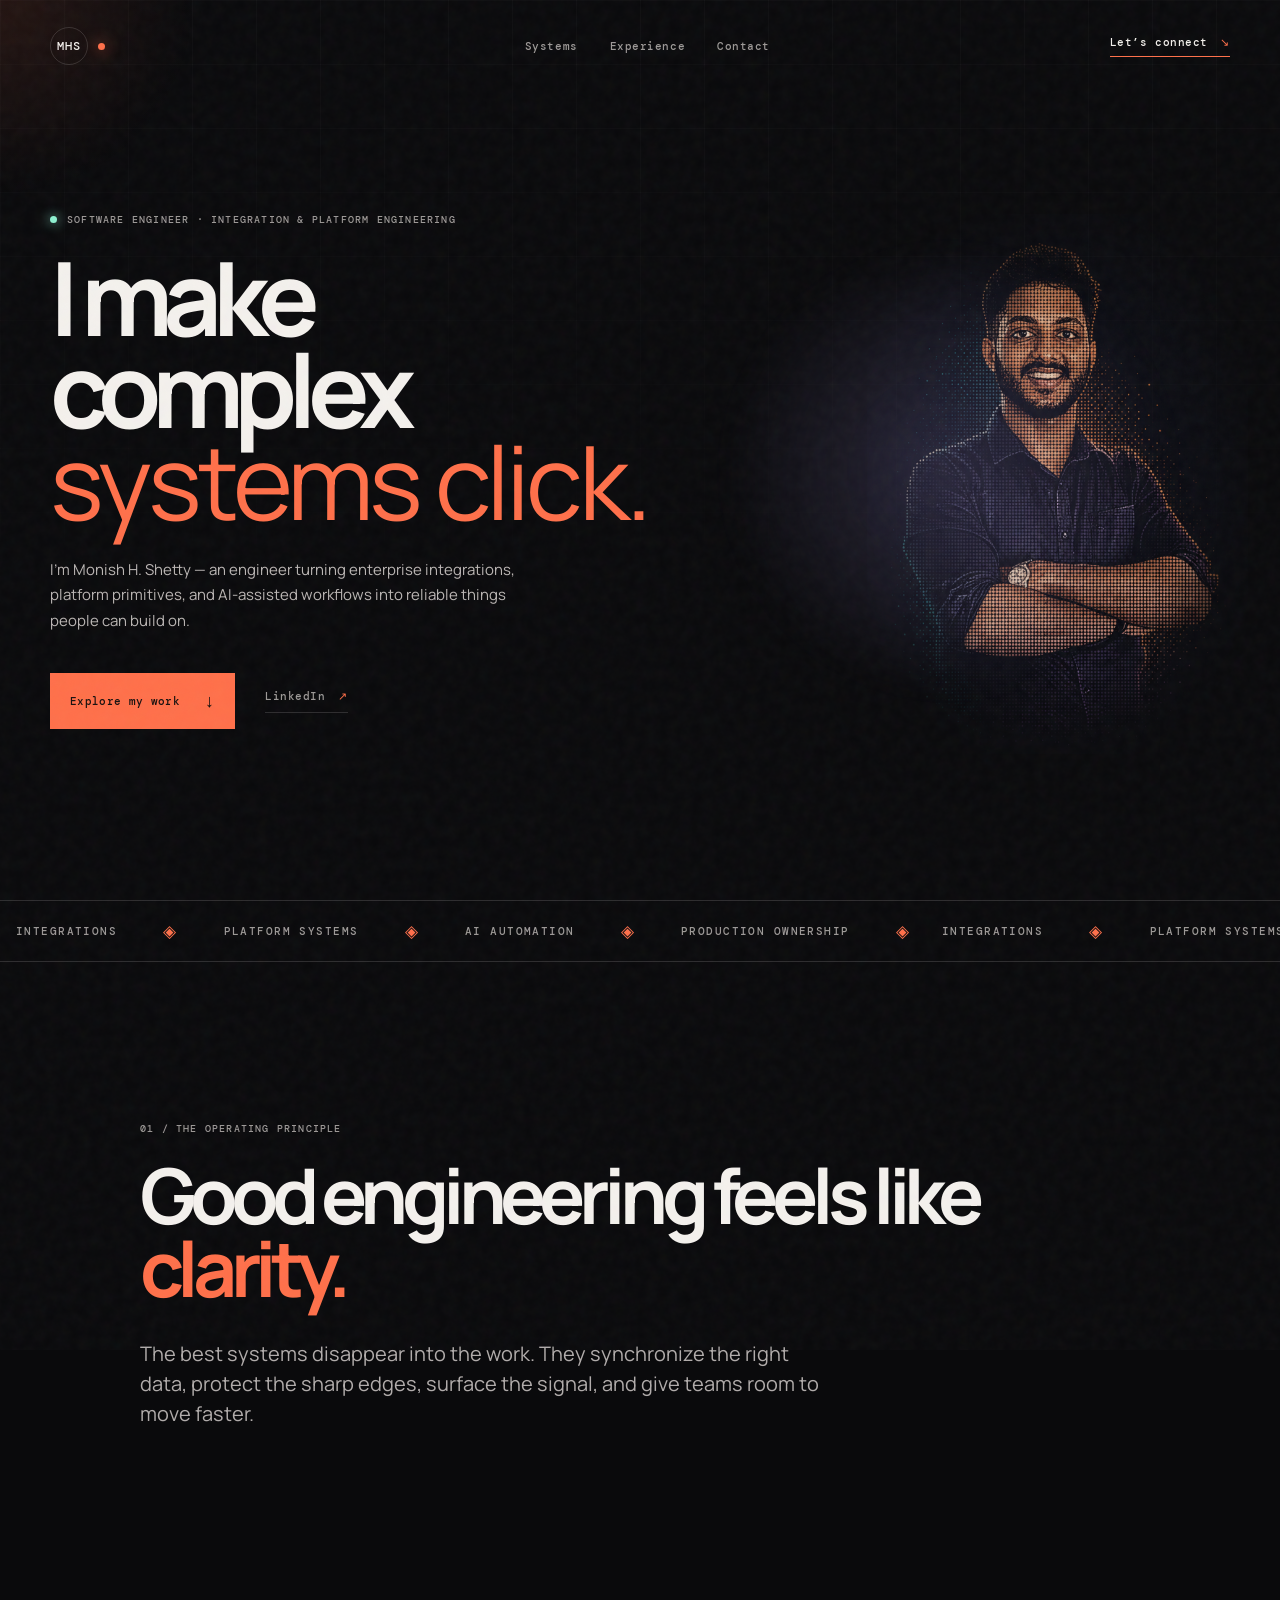
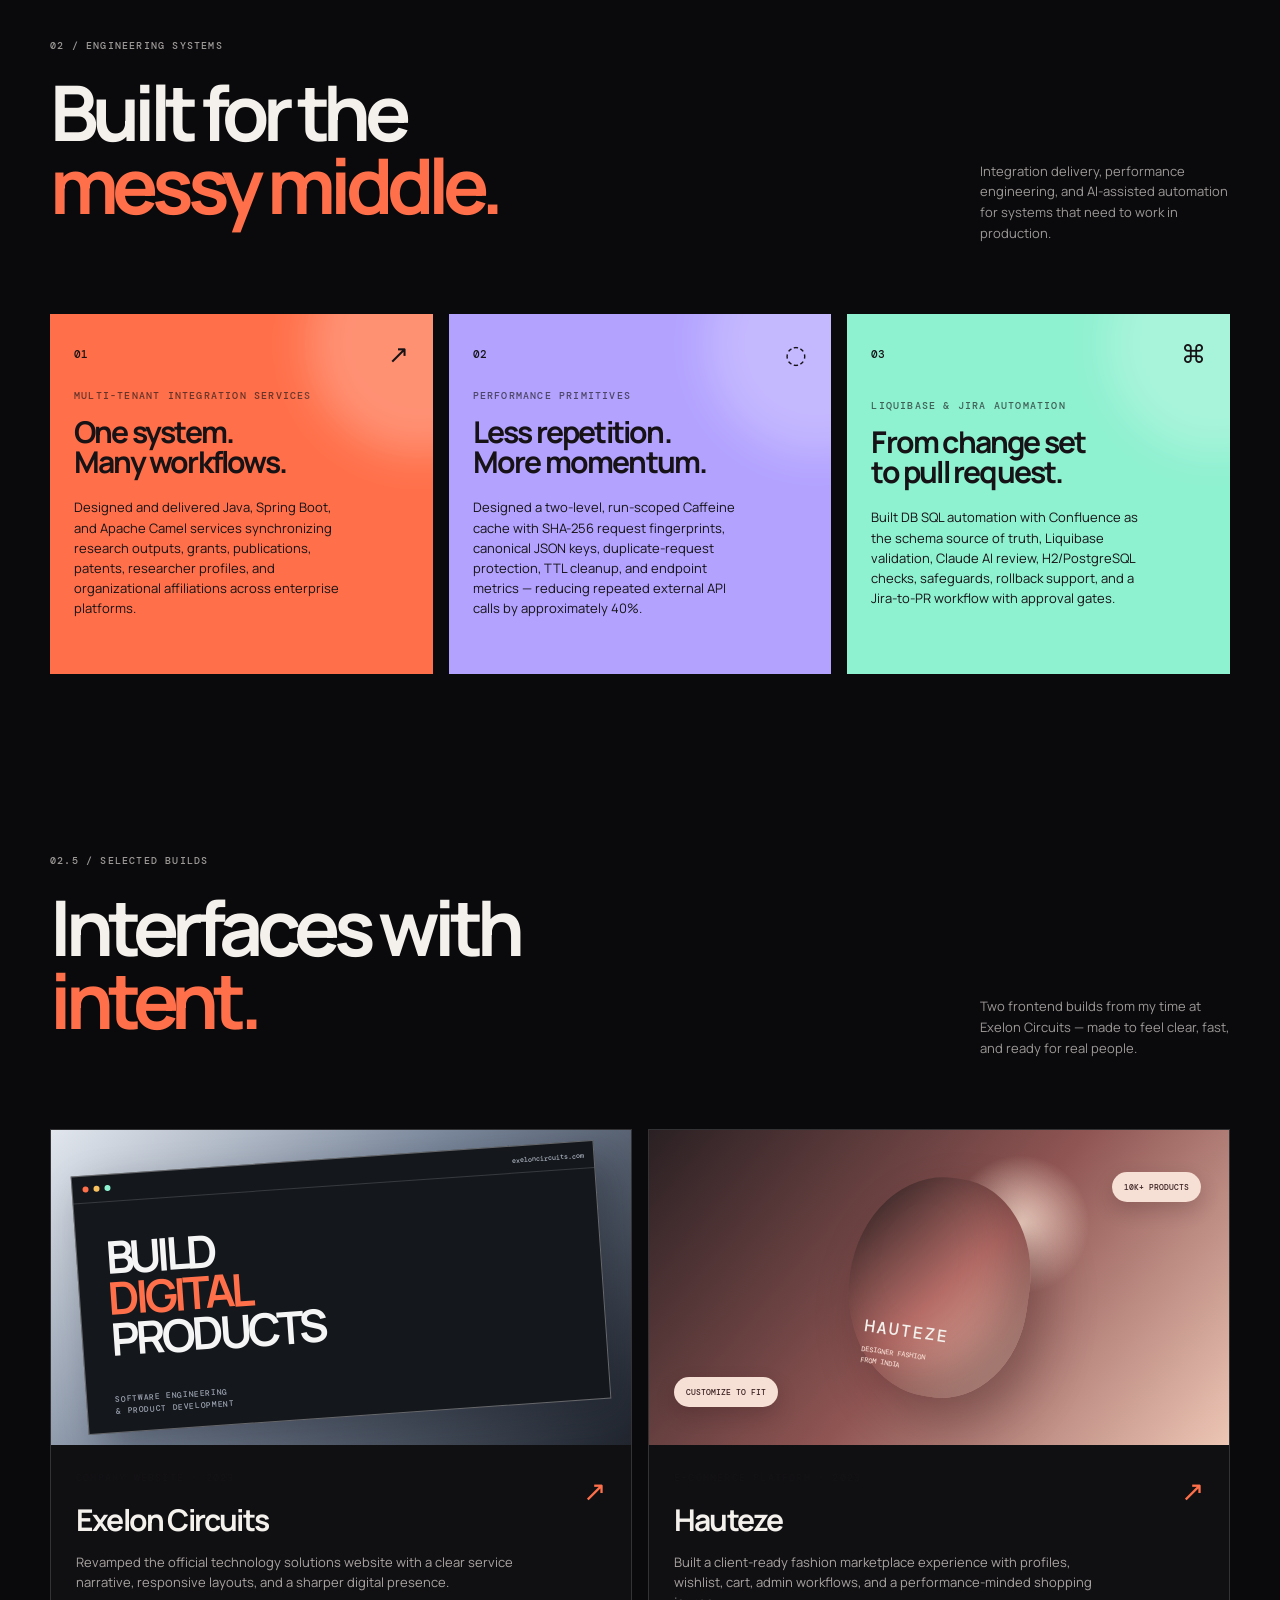
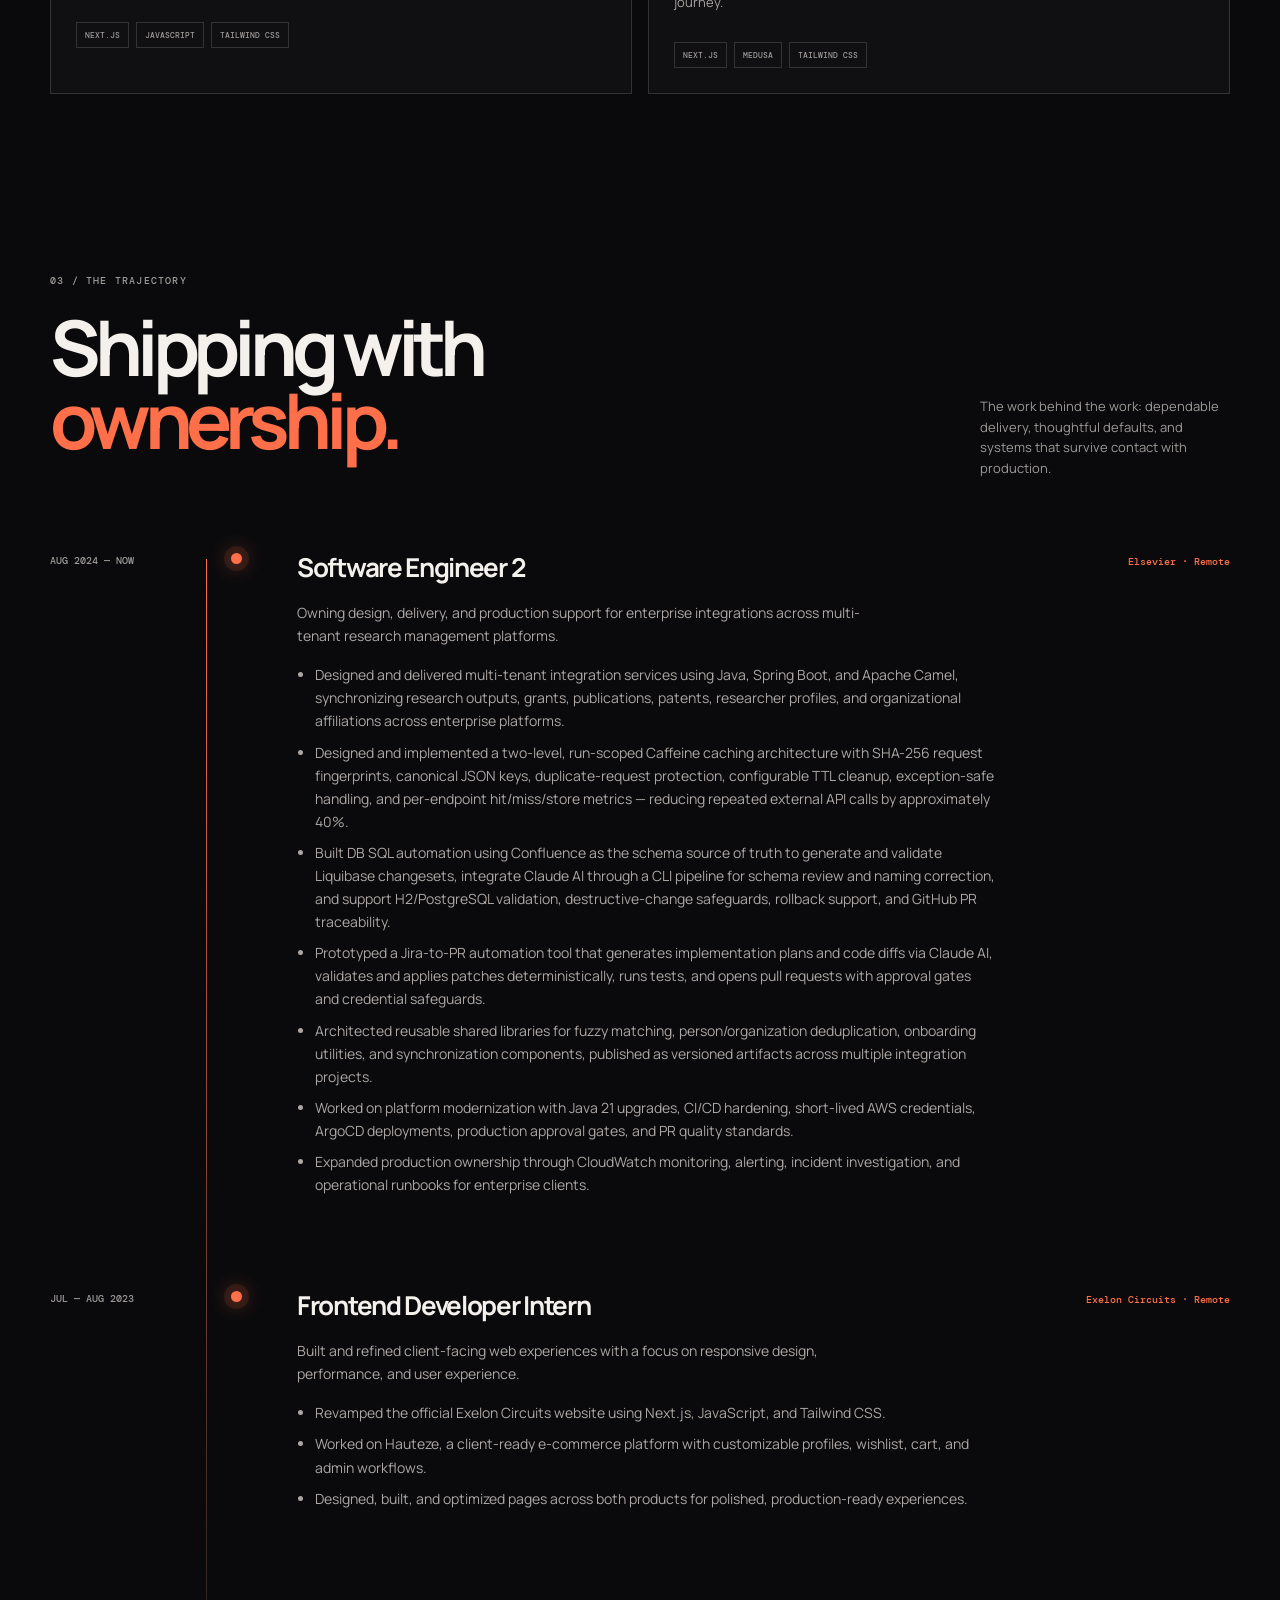
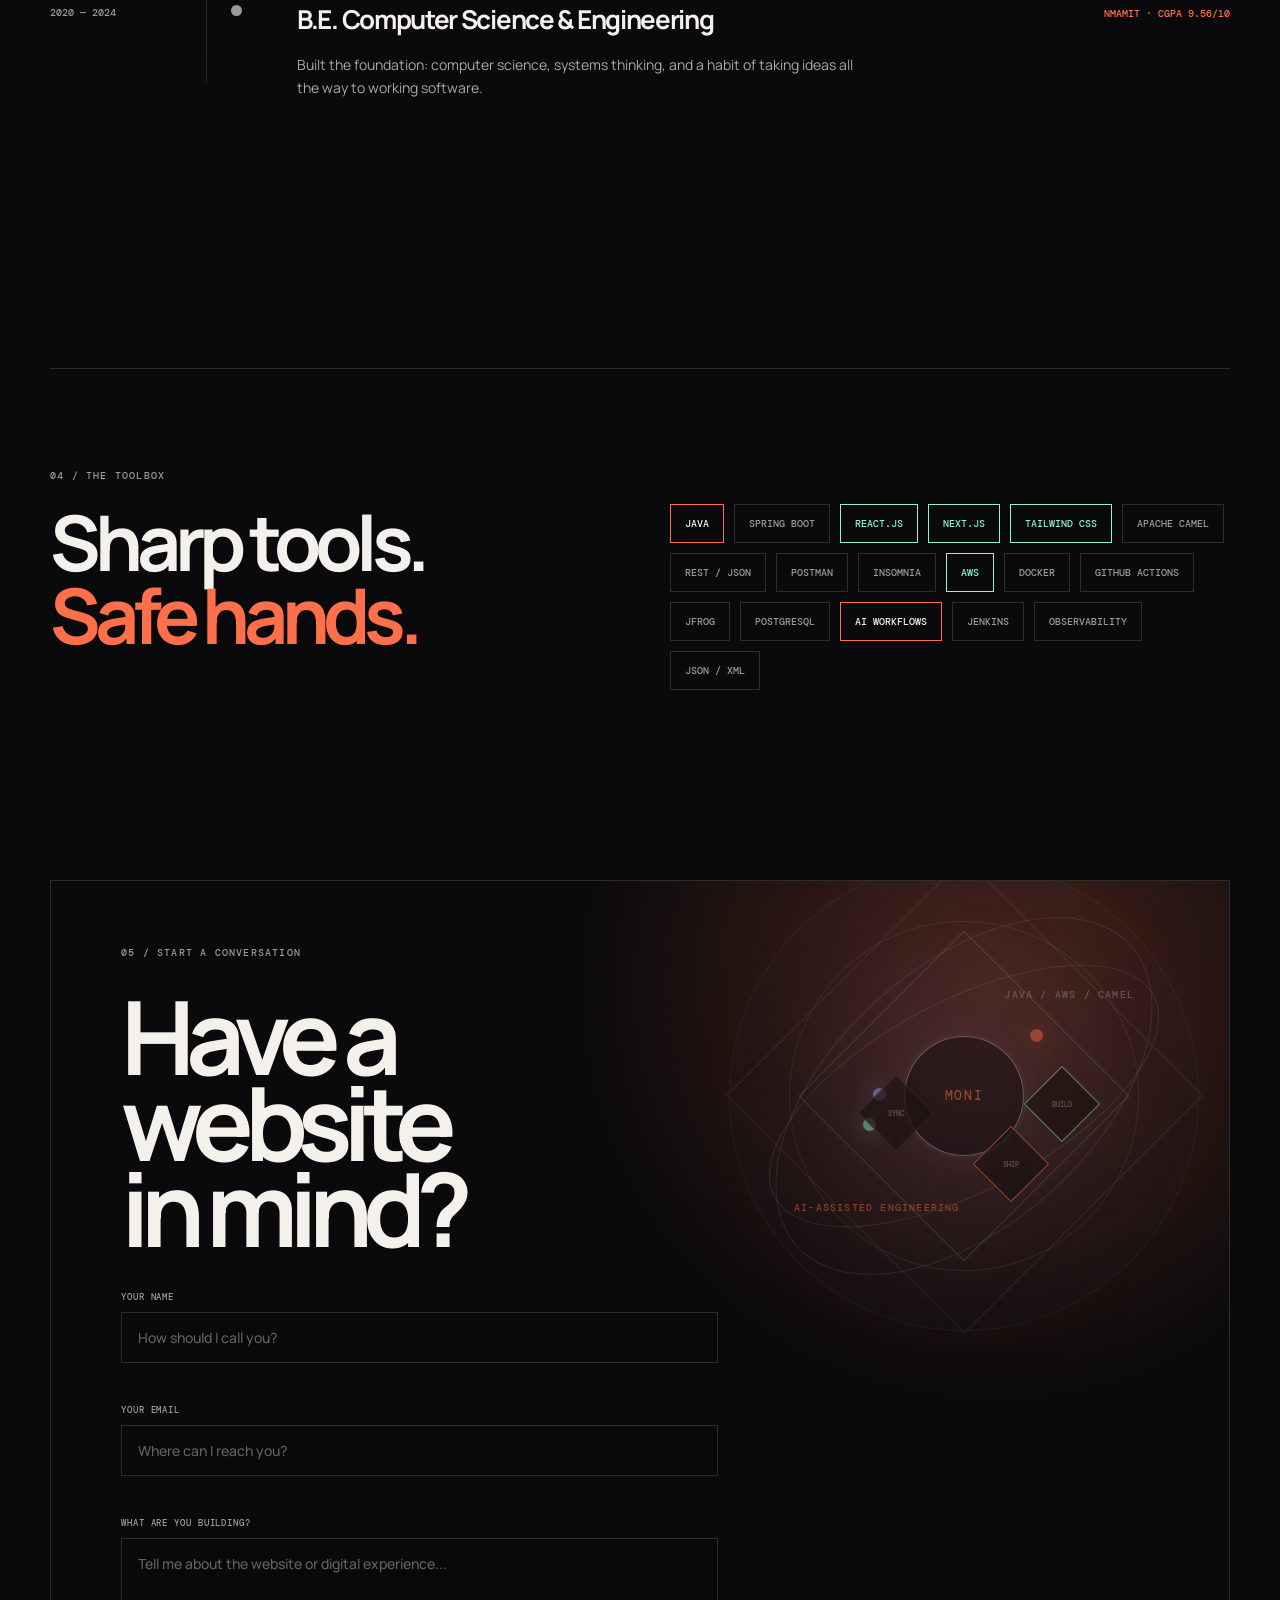
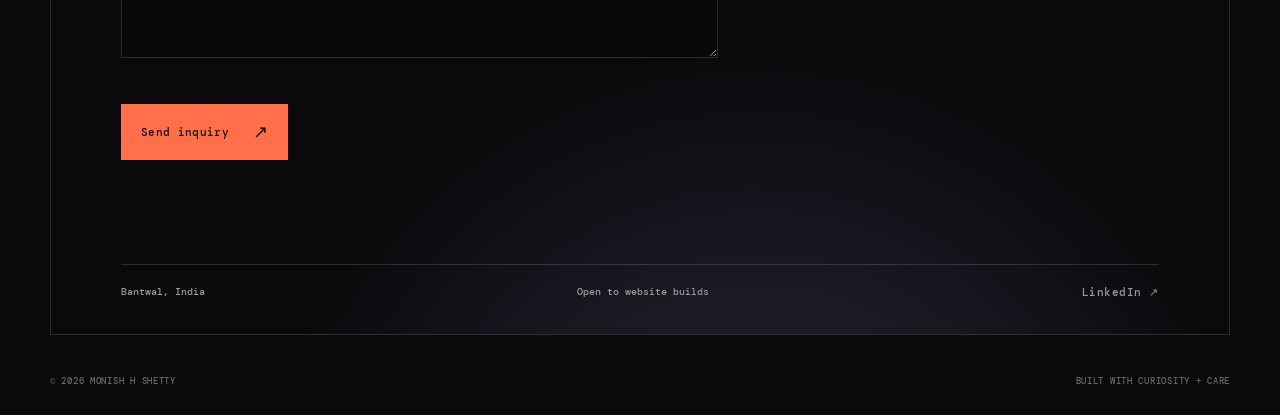
==== commit fe7ad555: "Use full name in hero introduction" ====
--- a/index.html
+++ b/index.html
@@ -88,7 +88,7 @@
         <div class="hero-copy reveal">
           <p class="eyebrow"><span class="status-dot"></span> Software Engineer · Integration &amp; Platform Engineering</p>
           <h1>I make complex<br /><em>systems click.</em></h1>
-          <p class="hero-intro">I’m Monish — an engineer turning enterprise integrations, platform primitives, and AI-assisted workflows into reliable things people can build on.</p>
+          <p class="hero-intro">I’m Monish H. Shetty — an engineer turning enterprise integrations, platform primitives, and AI-assisted workflows into reliable things people can build on.</p>
           <div class="hero-actions">
             <a class="button button-primary" href="#systems">Explore my work <span>↓</span></a>
             <a class="text-link" href="https://www.linkedin.com/in/monish-h-shetty-258928252/" target="_blank" rel="noreferrer">LinkedIn <span>↗</span></a>
